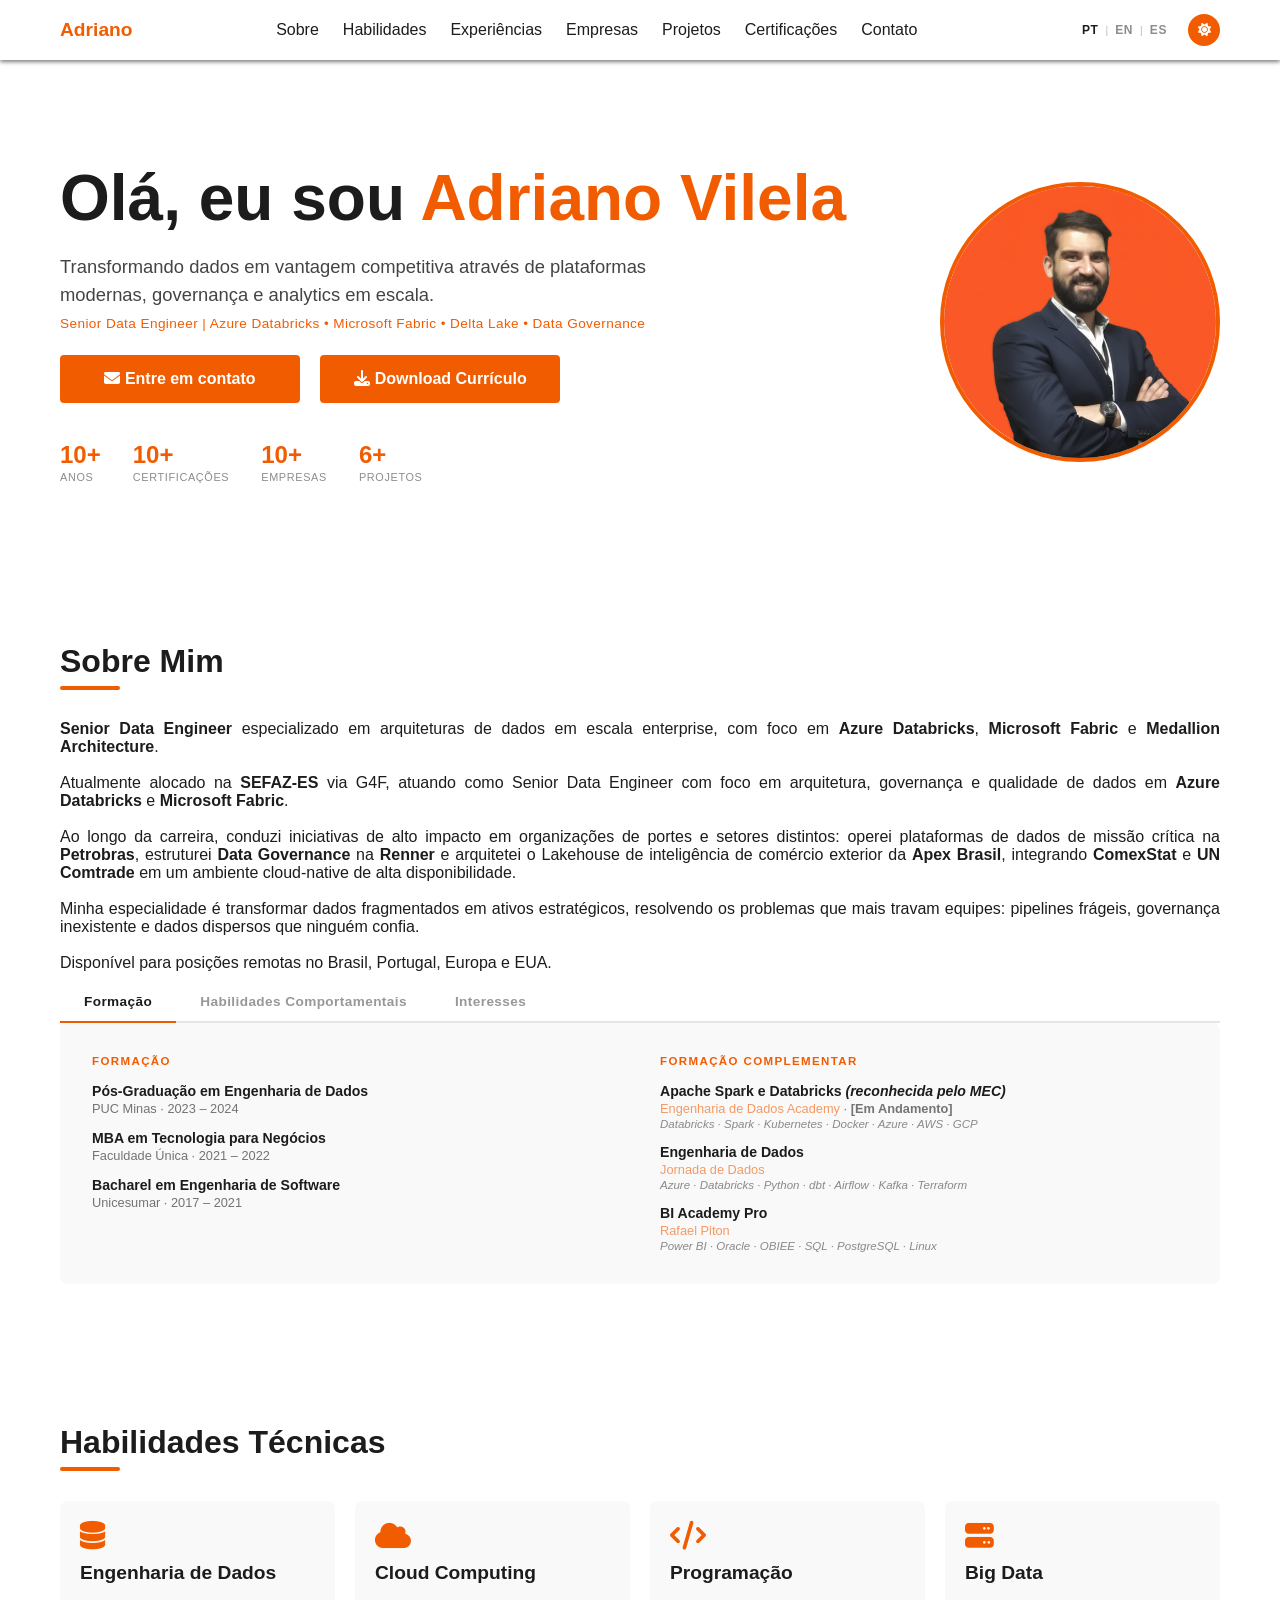
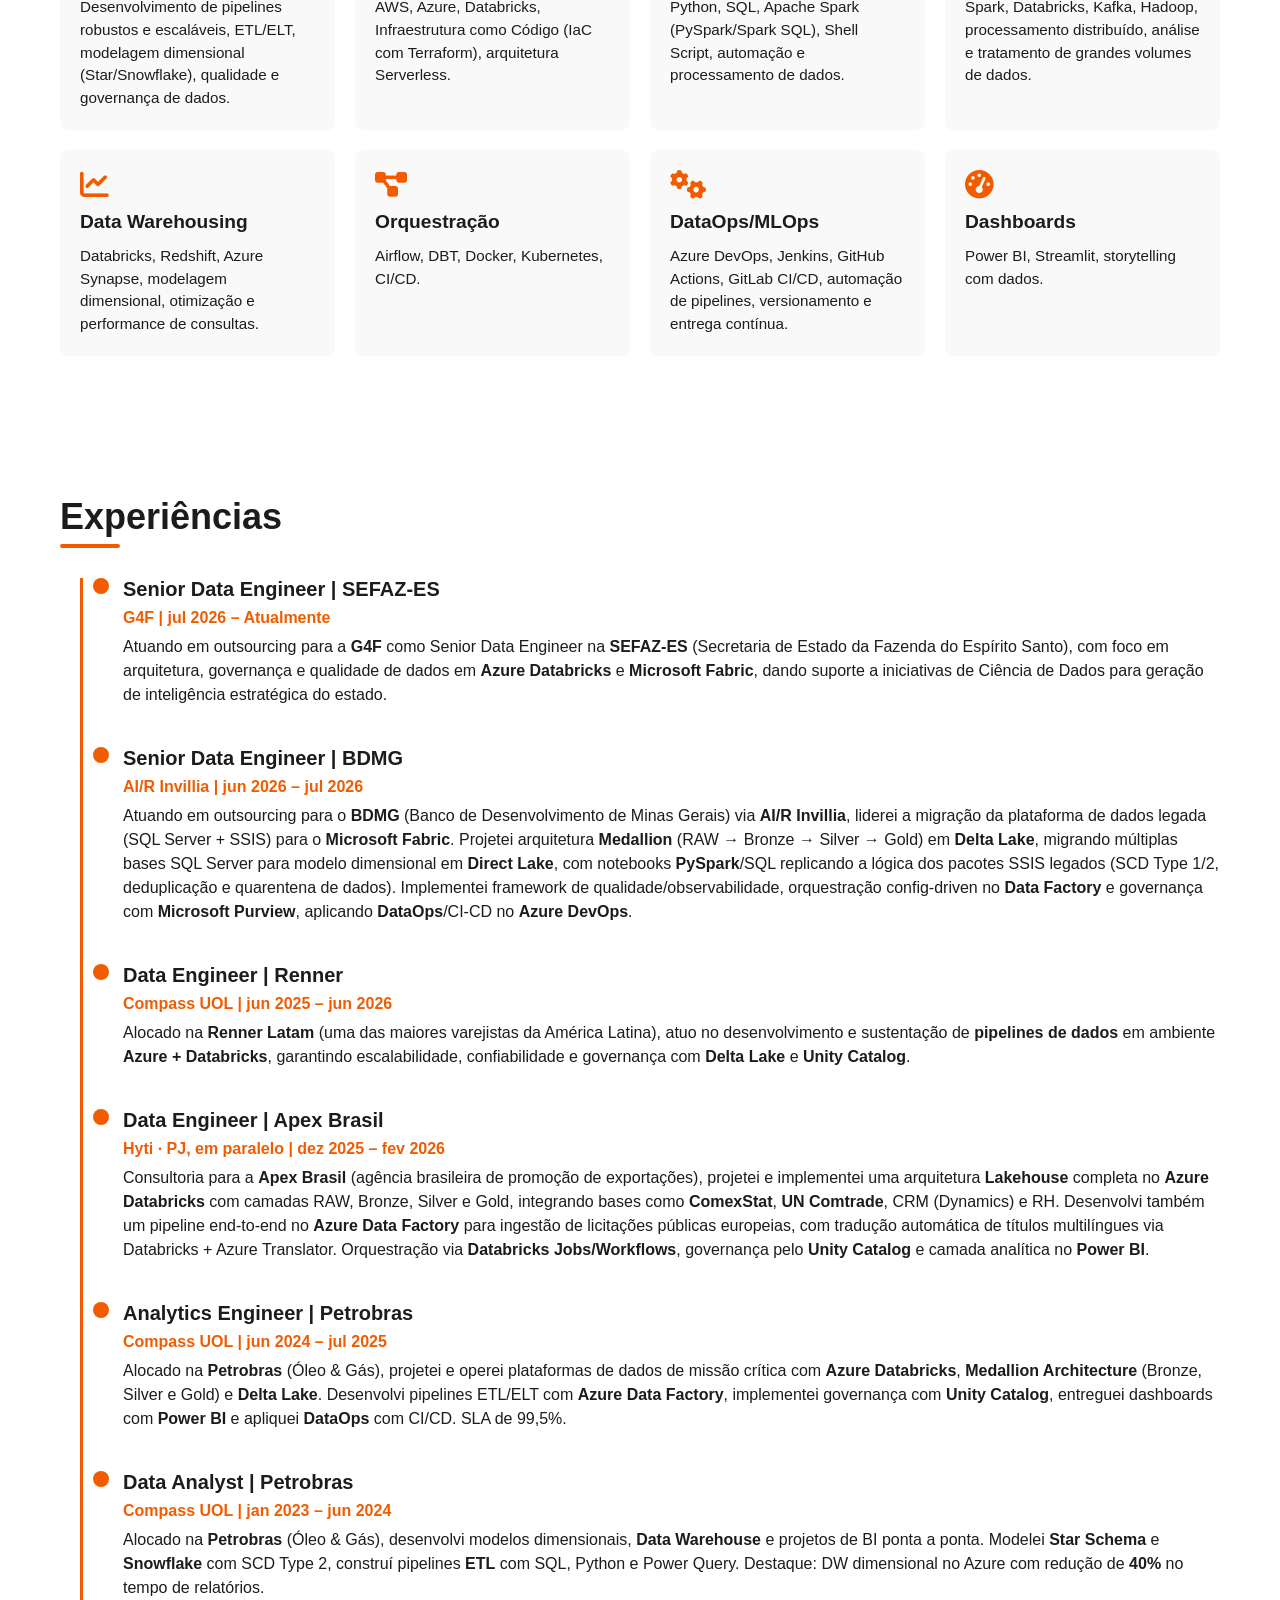
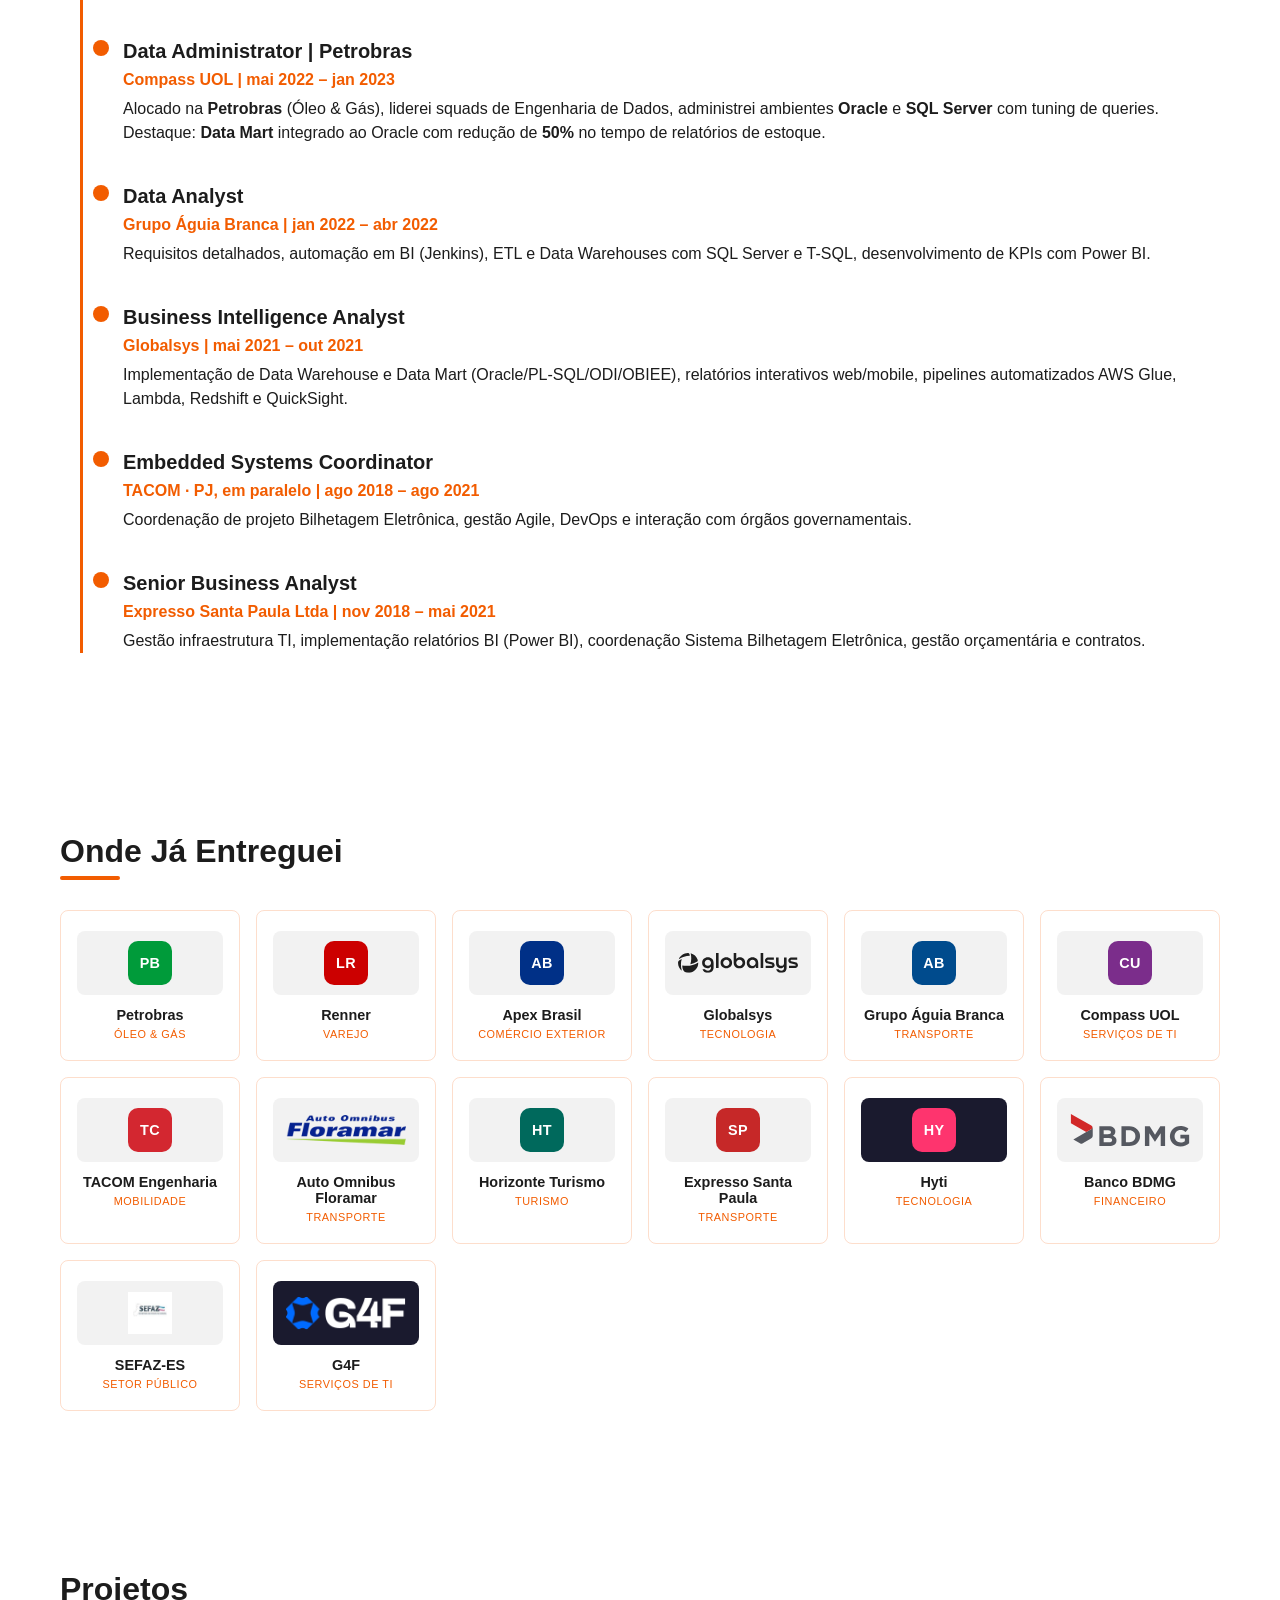
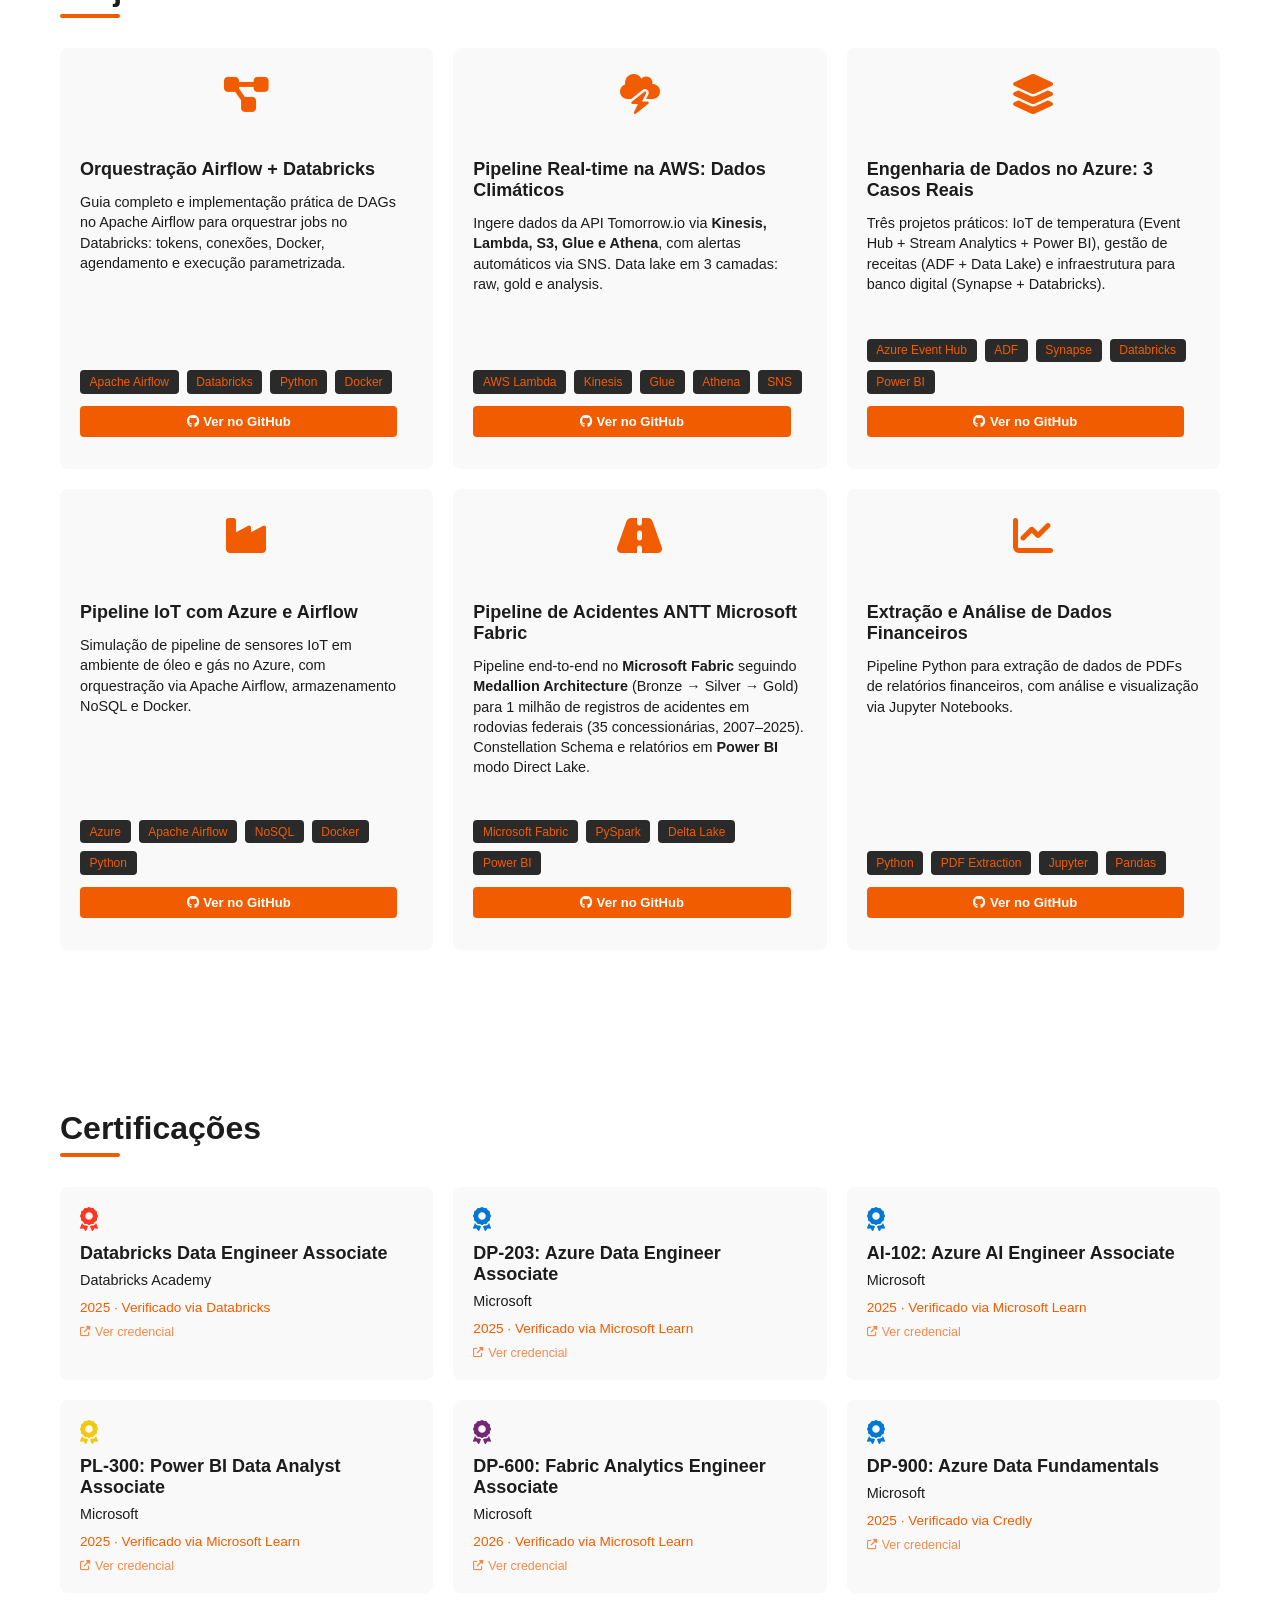
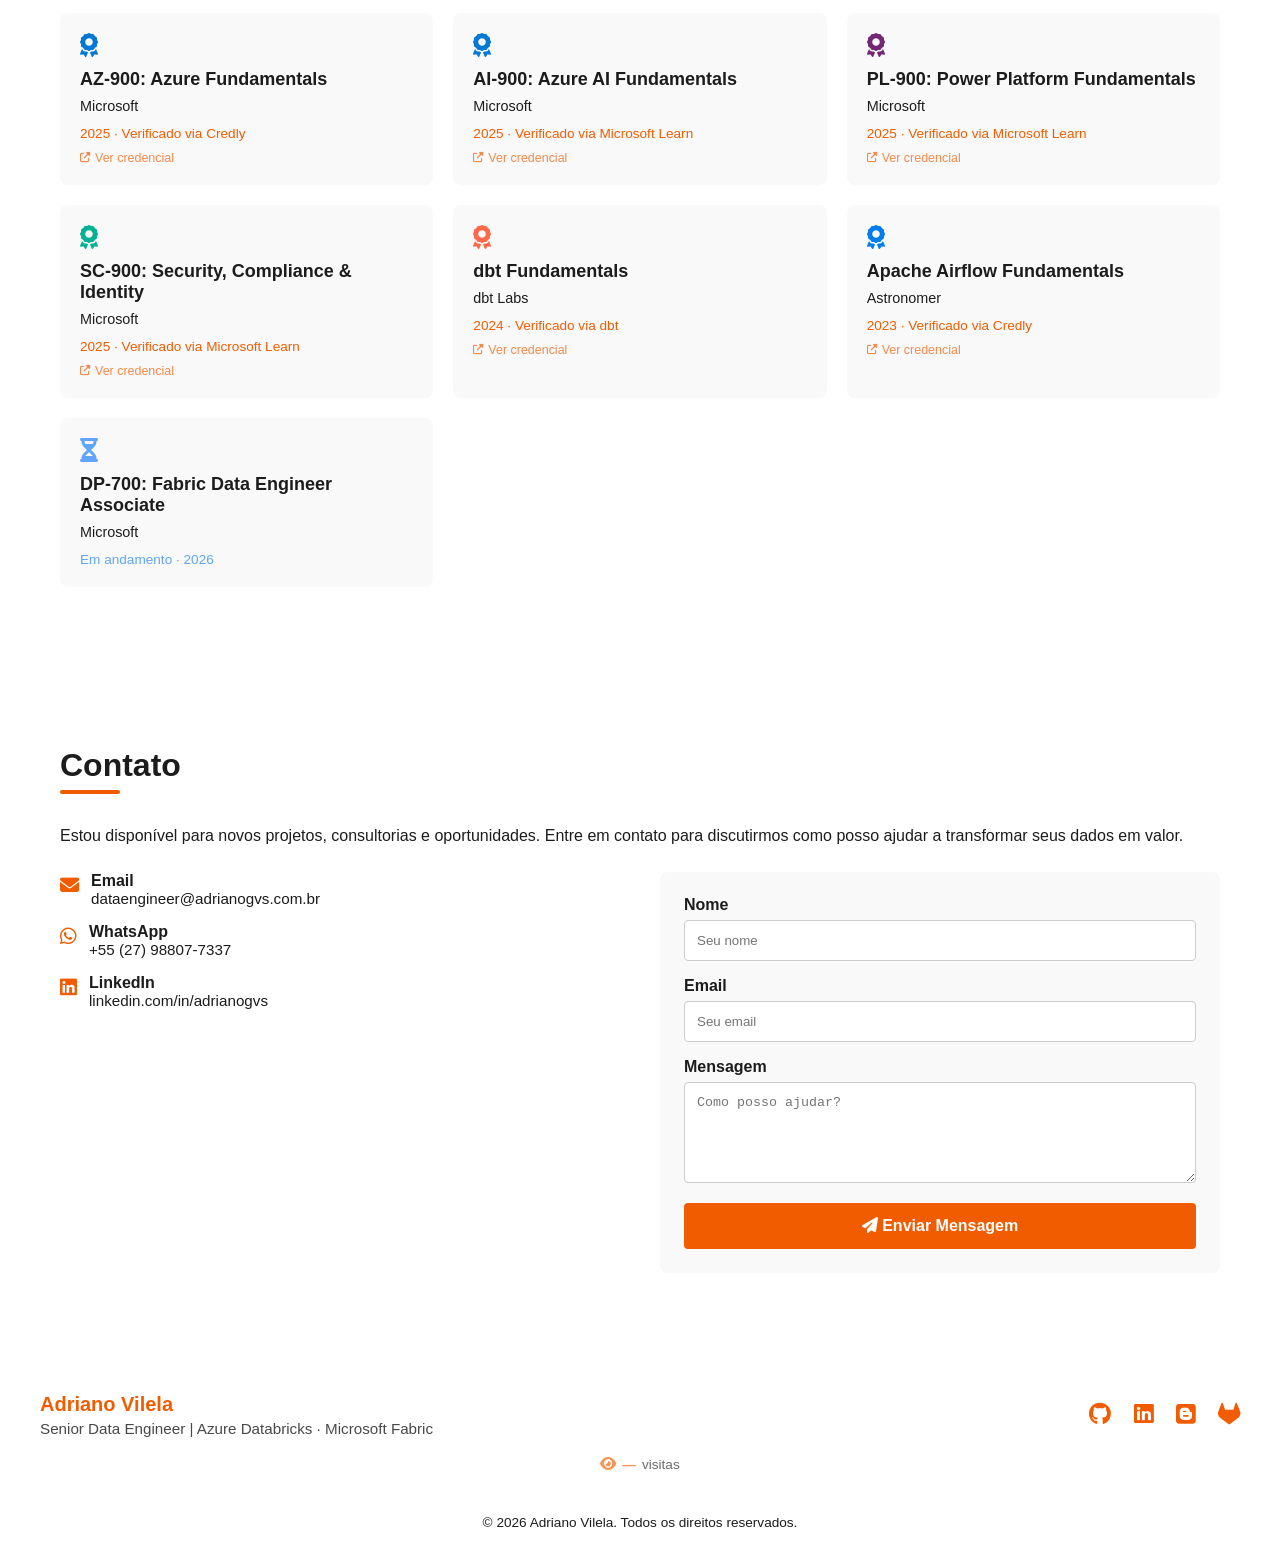
==== index.html @ 7f101416 "fix(fase-1): consistência de dados de carreira - Períodos das experiências traduzidos por idioma (da" ====
<!-- index.html -->
<!DOCTYPE html>
<html lang="pt-BR">
  <head>
    <meta charset="UTF-8" />
    <meta name="viewport" content="width=device-width, initial-scale=1.0" />
    <title>Adriano Vilela | Senior Data Engineer | Azure Databricks &amp; Microsoft Fabric</title>
    <meta name="description" content="Senior Data Engineer especializado em Azure Databricks, Microsoft Fabric e Lakehouse Architecture. 10+ anos de experiência, com passagens por Petrobras, Renner e Apex Brasil. Certificado DP-203 e Databricks." />
    <meta name="keywords" content="Azure Data Engineer, Databricks, Microsoft Fabric, Delta Lake, PySpark, Lakehouse, Medallion Architecture, Data Engineering, DataOps" />
    <meta property="og:title" content="Adriano Vilela | Senior Data Engineer | Azure Databricks &amp; Microsoft Fabric" />
    <meta property="og:description" content="Data Engineer com 10+ anos de experiência, com passagens por Petrobras, Renner e Apex Brasil. Especialista em Azure Databricks, Microsoft Fabric e Medallion Architecture." />
    <meta property="og:url" content="https://adrianogvs.com.br" />
    <meta property="og:type" content="website" />
    <meta name="twitter:card" content="summary" />
    <meta name="twitter:title" content="Adriano Vilela | Senior Data Engineer" />
    <meta name="twitter:description" content="Data Engineer especializado em Azure Databricks, Microsoft Fabric e Lakehouse Architecture." />
    <link
      rel="stylesheet"
      href="https://cdnjs.cloudflare.com/ajax/libs/font-awesome/6.4.0/css/all.min.css"
      integrity="sha512-..."
      crossorigin="anonymous"
      referrerpolicy="no-referrer"
    />
    <link rel="stylesheet" href="css/styles.css" />
  </head>
  <body>
    <!-- SEÇÃO: HEADER E NAVEGAÇÃO -->
    <header>
      <div class="nav-container">
        <div class="menu-toggle">
          <span></span>
          <span></span>
          <span></span>
        </div>
        <div class="logo">Adriano</div>
        <nav>
          <ul id="menu">
            <li><a href="#sobre" data-i18n="nav.sobre">Sobre</a></li>
            <li><a href="#habilidades" data-i18n="nav.habilidades">Habilidades</a></li>
            <li><a href="#experiencias" data-i18n="nav.experiencias">Experiências</a></li>
            <li><a href="#empresas" data-i18n="nav.empresas">Empresas</a></li>
            <li><a href="#projetos" data-i18n="nav.projetos">Projetos</a></li>
            <li><a href="#certificacoes" data-i18n="nav.certs">Certificações</a></li>
            <li><a href="#contato" data-i18n="nav.contato">Contato</a></li>
          </ul>
        </nav>

        <!-- LANG SWITCHER -->
        <div class="lang-selector" role="group" aria-label="Language / Idioma">
          <button class="lang-btn active" data-lang="pt" title="Português">PT</button>
          <span class="lang-sep">|</span>
          <button class="lang-btn" data-lang="en" title="English">EN</button>
          <span class="lang-sep">|</span>
          <button class="lang-btn" data-lang="es" title="Español">ES</button>
        </div>
        <!-- /LANG SWITCHER -->

        <!-- SEÇÃO: THEME SWITCHER -->
        <div class="theme-selector">
          <button
            id="theme-toggle-button"
            class="theme-btn"
            aria-haspopup="true"
            aria-expanded="false"
            title="Mudar Tema"
          >
            <i id="theme-toggle-icon" class="fas fa-sun"></i>
          </button>
          <ul
            id="theme-options"
            class="theme-options hidden"
            role="listbox"
            aria-label="Opções de tema"
          >
            <li role="none">
              <button
                type="button"
                class="theme-option"
                data-theme="light"
                role="option"
              >
                <i class="fas fa-sun"></i> <span data-i18n="theme.light">Claro</span>
              </button>
            </li>
            <li role="none">
              <button
                type="button"
                class="theme-option"
                data-theme="dark"
                role="option"
              >
                <i class="fas fa-moon"></i> <span data-i18n="theme.dark">Escuro</span>
              </button>
            </li>
            <li role="none">
              <button
                type="button"
                class="theme-option"
                data-theme="system"
                role="option"
              >
                <i class="fas fa-adjust"></i> <span data-i18n="theme.auto">Automático</span>
              </button>
            </li>
          </ul>
        </div>
        <!-- /THEME SWITCHER -->
      </div>
    </header>

    <main>
      <!-- SEÇÃO: INÍCIO -->
      <section id="inicio" class="container">
        <div class="text">
          <h1>Olá, eu sou <span>Adriano Vilela</span></h1>
          <p class="hero-tagline" data-i18n="hero.tagline">
            Transformando dados em vantagem competitiva através de plataformas modernas, governança e analytics em escala.
          </p>
          <p class="hero-stack">
            Senior Data Engineer | Azure Databricks • Microsoft Fabric • Delta Lake • Data Governance
          </p>
          <a href="#contato" class="btn">
            <i class="fas fa-envelope"></i> <span data-i18n="hero.btn.contato">Entre em contato</span>
          </a>
          <a
            href="./assets/curriculo/Adriano Geraldo Vilela Da Silva.pdf"
            class="btn"
          >
            <i class="fas fa-download"></i> <span data-i18n="hero.btn.cv">Download Currículo</span>
          </a>
          <div class="hero-stats">
            <div class="hero-stat"><span class="hstat-n">10+</span><span class="hstat-l" data-i18n="hero.anos">Anos</span></div>
            <div class="hero-stat"><span class="hstat-n">10+</span><span class="hstat-l" data-i18n="hero.certs">Certificações</span></div>
            <div class="hero-stat"><span class="hstat-n">10+</span><span class="hstat-l" data-i18n="hero.empresas">Empresas</span></div>
            <div class="hero-stat"><span class="hstat-n">6+</span><span class="hstat-l" data-i18n="hero.projetos">Projetos</span></div>
          </div>
        </div>
        <img src="./assets/images/agvs.png" alt="Adriano Vilela" />
      </section>

      <!-- SEÇÃO: SOBRE MIM -->
      <section id="sobre" class="container">
        <h2 data-i18n="sec.sobre">Sobre Mim</h2>
        <p class="justificado" data-i18n-html="about.p1">
          <strong>Senior Data Engineer</strong> especializado em arquiteturas de dados em escala enterprise, com foco em <strong>Azure Databricks</strong>, <strong>Microsoft Fabric</strong> e <strong>Medallion Architecture</strong>.
        </p><br>
        <p class="justificado" data-i18n-html="about.p2">
          Atualmente alocado na <strong>SEFAZ-ES</strong> via G4F, atuando como Engenheiro de Dados Sênior com foco em arquitetura, governança e qualidade de dados em <strong>Azure Databricks</strong> e <strong>Microsoft Fabric</strong>.
        </p><br>
        <p class="justificado" data-i18n-html="about.p3">
          Ao longo da carreira, conduzi iniciativas de alto impacto em organizações de portes e setores distintos: operei plataformas de dados de missão crítica na <strong>Petrobras</strong>, estruturei <strong>Data Governance</strong> na <strong>Renner</strong> e arquitetei o Lakehouse de inteligência de comércio exterior da <strong>Apex Brasil</strong>, integrando <strong>ComexStat</strong> e <strong>UN Comtrade</strong> em um ambiente cloud-native de alta disponibilidade.
        </p><br>
        <p class="justificado" data-i18n-html="about.p4">
          Minha especialidade é transformar dados fragmentados em ativos estratégicos, resolvendo os problemas que mais travam equipes: pipelines frágeis, governança inexistente e dados dispersos que ninguém confia.
        </p><br>
        <p class="justificado" data-i18n="about.p5">
          Disponível para posições remotas no Brasil, Portugal, Europa e EUA.
        </p>
      </section>

      <!-- SEÇÃO: ABAS DE INFORMAÇÃO -->
      <div class="info-tabs-wrap">
        <div class="info-tabs-nav">
          <button class="itab-btn active" data-tab="formacao" data-i18n="card.formacao">Formação</button>
          <button class="itab-btn" data-tab="habilidades" data-i18n="card.soft">Habilidades</button>
          <button class="itab-btn" data-tab="interesses" data-i18n="card.interesses">Interesses</button>
        </div>

        <div class="info-tabs-body">

          <!-- Aba: Formação -->
          <div class="itab-panel active" id="itab-formacao">
            <div class="itab-cols">
              <div class="itab-col">
                <h4 data-i18n="card.formacao">Formação</h4>
                <ul class="itab-list">
                  <li>
                    <strong>Pós-Graduação em Engenharia de Dados</strong>
                    <span>PUC Minas · 2023 – 2024</span>
                  </li>
                  <li>
                    <strong>MBA em Tecnologia para Negócios</strong>
                    <span>Faculdade Única · 2021 – 2022</span>
                  </li>
                  <li>
                    <strong>Bacharel em Engenharia de Software</strong>
                    <span>Unicesumar · 2017 – 2021</span>
                  </li>
                </ul>
              </div>
              <div class="itab-col">
                <h4 data-i18n="card.formacao_comp">Formação Complementar</h4>
                <ul class="itab-list">
                  <li>
                    <strong>Apache Spark e Databricks <em data-i18n="card.mec">(reconhecida pelo MEC)</em></strong>
                    <span><a href="https://engenhariadadosacademy.com.br/" target="_blank">Engenharia de Dados Academy</a> · <b>[Em Andamento]</b></span>
                    <span class="itab-tags">Databricks · Spark · Kubernetes · Docker · Azure · AWS · GCP</span>
                  </li>
                  <li>
                    <strong>Engenharia de Dados</strong>
                    <span><a href="https://suajornadadedados.com.br/" target="_blank">Jornada de Dados</a></span>
                    <span class="itab-tags">Azure · Databricks · Python · dbt · Airflow · Kafka · Terraform</span>
                  </li>
                  <li>
                    <strong>BI Academy Pro</strong>
                    <span><a href="https://projetosreais.com.br/" target="_blank">Rafael Piton</a></span>
                    <span class="itab-tags">Power BI · Oracle · OBIEE · SQL · PostgreSQL · Linux</span>
                  </li>
                </ul>
              </div>
            </div>
          </div>

          <!-- Aba: Habilidades -->
          <div class="itab-panel" id="itab-habilidades">
            <div class="itab-cols">
              <div class="itab-col">
                <h4 data-i18n="card.soft">Habilidades Comportamentais</h4>
                <ul class="itab-list itab-list--pills" data-i18n-html="card.soft.text">
                  <li>Comunicação eficaz</li>
                  <li>Trabalho em equipe</li>
                  <li>Empatia</li>
                  <li>Resiliência</li>
                  <li>Pensamento crítico</li>
                  <li>Proatividade</li>
                  <li>Gestão do tempo</li>
                  <li>Flexibilidade</li>
                  <li>Inteligência emocional</li>
                  <li>Liderança</li>
                  <li>Adaptabilidade</li>
                </ul>
              </div>
              <div class="itab-col">
                <h4 data-i18n="card.local">Localização</h4>
                <ul class="itab-list">
                  <li><span>Serra – ES, Brasil</span></li>
                  <li><span data-i18n="card.remoto">Disponível para remoto</span></li>
                </ul>
                <h4 style="margin-top:24px" data-i18n="card.idiomas">Idiomas</h4>
                <ul class="itab-list">
                  <li><strong>Português</strong><span data-i18n="card.pt.nivel">Nativo</span></li>
                  <li><strong>Inglês</strong><span data-i18n="card.en.nivel">Técnico</span></li>
                </ul>
              </div>
            </div>
          </div>

          <!-- Aba: Interesses -->
          <div class="itab-panel" id="itab-interesses">
            <div class="itab-cols itab-cols--single">
              <p class="itab-intro" data-i18n="card.interests.intro">Além da atuação atual em Engenharia de Dados, acompanho e busco me aprofundar continuamente em:</p>
              <div class="itab-interests-grid">
                <div class="itab-interest-item">
                  <i class="fas fa-stream"></i>
                  <div>
                    <strong data-i18n="card.interests.t1">Streaming &amp; Real-time</strong>
                    <p data-i18n="card.interests.d1">Apache Kafka, Azure Event Hubs e Spark Structured Streaming para pipelines de baixa latência.</p>
                  </div>
                </div>
                <div class="itab-interest-item">
                  <i class="fas fa-robot"></i>
                  <div>
                    <strong data-i18n="card.interests.t2">MLOps &amp; LLMOps</strong>
                    <p data-i18n="card.interests.d2">Operacionalização de modelos com MLflow, ciclo de vida de LLMs e arquiteturas RAG.</p>
                  </div>
                </div>
                <div class="itab-interest-item">
                  <i class="fas fa-brain"></i>
                  <div>
                    <strong data-i18n="card.interests.t3">IA aplicada a dados</strong>
                    <p data-i18n="card.interests.d3">Azure Databricks e Microsoft Fabric para IA Generativa e Machine Learning em escala enterprise.</p>
                  </div>
                </div>
                <div class="itab-interest-item">
                  <i class="fas fa-cubes"></i>
                  <div>
                    <strong data-i18n="card.interests.t4">IaC &amp; Orquestração</strong>
                    <p data-i18n="card.interests.d4">Terraform, Docker e Kubernetes aplicados a ambientes de dados em cloud.</p>
                  </div>
                </div>
              </div>
            </div>
          </div>

        </div>
      </div>
      <!-- /ABAS DE INFORMAÇÃO -->

      <!-- SEÇÃO: HABILIDADES TÉCNICAS -->
      <section id="habilidades" class="container">
        <h2 data-i18n="sec.skills">Habilidades Técnicas</h2>

        <div class="cards">
          <div class="card">
            <i class="fas fa-database"></i>
            <h3 data-i18n="skill.eng">Engenharia de Dados</h3>
            <p data-i18n="skill.eng.desc">
              Desenvolvimento de pipelines robustos e escaláveis, ETL/ELT,
              modelagem dimensional (Star/Snowflake), qualidade e governança de
              dados.
            </p>
          </div>
          <div class="card">
            <i class="fas fa-cloud"></i>
            <h3 data-i18n="skill.cloud">Cloud Computing</h3>
            <p data-i18n="skill.cloud.desc">
              AWS, Azure, Databricks, Infraestrutura como Código (IaC com
              Terraform), arquitetura Serverless.
            </p>
          </div>
          <div class="card">
            <i class="fas fa-code"></i>
            <h3 data-i18n="skill.prog">Programação</h3>
            <p data-i18n="skill.prog.desc">
              Python, SQL, Apache Spark (PySpark/Spark SQL), Shell Script,
              automação e processamento de dados.
            </p>
          </div>
          <div class="card">
            <i class="fas fa-server"></i>
            <h3 data-i18n="skill.bigdata">Big Data</h3>
            <p data-i18n="skill.bigdata.desc">
              Spark, Databricks, Kafka, Hadoop, processamento distribuído,
              análise e tratamento de grandes volumes de dados.
            </p>
          </div>
          <div class="card">
            <i class="fas fa-chart-line"></i>
            <h3 data-i18n="skill.dw">Data Warehousing</h3>
            <p data-i18n="skill.dw.desc">
              Databricks, Redshift, Azure Synapse, modelagem dimensional,
              otimização e performance de consultas.
            </p>
          </div>
          <div class="card">
            <i class="fas fa-project-diagram"></i>
            <h3 data-i18n="skill.orch">Orquestração</h3>
            <p data-i18n="skill.orch.desc">Airflow, DBT, Docker, Kubernetes, CI/CD.</p>
          </div>
          <div class="card">
            <i class="fas fa-cogs"></i>
            <h3 data-i18n="skill.dataops">DataOps/MLOps</h3>
            <p data-i18n="skill.dataops.desc">
              Azure DevOps, Jenkins, GitHub Actions, GitLab CI/CD, automação de
              pipelines, versionamento e entrega contínua.
            </p>
          </div>
          <div class="card">
            <i class="fas fa-tachometer-alt"></i>
            <h3 data-i18n="skill.dash">Dashboards</h3>
            <p data-i18n="skill.dash.desc">Power BI, Streamlit, storytelling com dados.</p>
          </div>
        </div>
      </section>
      <!-- /HABILIDADES TÉCNICAS -->

      <!-- SEÇÃO: EXPERIÊNCIAS -->
      <section id="experiencias" class="container">
        <h2 data-i18n="sec.exp">Experiências</h2>
        <div class="timeline">
          <div class="timeline-item">
            <div class="timeline-dot"></div>
            <div class="timeline-content">
              <h3 data-i18n="exp.sefaz.h3">Engenheiro de Dados Sênior | SEFAZ-ES</h3>
              <p class="empresa">G4F | <span class="exp-period" data-start="2026-07" data-end="now">jul 2026 – Atualmente</span></p>
              <p data-i18n-html="exp.sefaz.desc">
                Atuando em outsourcing para a <strong>G4F</strong> como Engenheiro de Dados Sênior na <strong>SEFAZ-ES</strong> (Secretaria de Estado da Fazenda do Espírito Santo), com foco em arquitetura, governança e qualidade de dados em <strong>Azure Databricks</strong> e <strong>Microsoft Fabric</strong>, dando suporte a iniciativas de Ciência de Dados para geração de inteligência estratégica do estado.
              </p>
            </div>
          </div>

          <div class="timeline-item">
            <div class="timeline-dot"></div>
            <div class="timeline-content">
              <h3 data-i18n="exp.air.h3">Engenheiro de Dados Sênior | BDMG</h3>
              <p class="empresa">AI/R Invillia | <span class="exp-period" data-start="2026-06" data-end="2026-07">jun 2026 – jul 2026</span></p>
              <p data-i18n-html="exp.air.desc">
                Atuando em outsourcing para o <strong>BDMG</strong> (Banco de Desenvolvimento de Minas Gerais) via <strong>AI/R Invillia</strong>, liderei a migração da plataforma de dados legada (SQL Server + SSIS) para o <strong>Microsoft Fabric</strong>. Projetei arquitetura <strong>Medallion</strong> (RAW → Bronze → Silver → Gold) em <strong>Delta Lake</strong>, migrando múltiplas bases SQL Server para modelo dimensional em <strong>Direct Lake</strong>, com notebooks <strong>PySpark</strong>/SQL replicando a lógica dos pacotes SSIS legados (SCD Type 1/2, deduplicação e quarentena de dados). Implementei framework de qualidade/observabilidade, orquestração config-driven no <strong>Data Factory</strong> e governança com <strong>Microsoft Purview</strong>, aplicando <strong>DataOps</strong>/CI-CD no <strong>Azure DevOps</strong>.
              </p>
            </div>
          </div>

          <div class="timeline-item">
            <div class="timeline-dot"></div>
            <div class="timeline-content">
              <h3 data-i18n="exp.renner.h3">Data Engineer | Renner</h3>
              <p class="empresa">Compass UOL | <span class="exp-period" data-start="2025-06" data-end="2026-06">jun 2025 – jun 2026</span></p>
              <p data-i18n-html="exp.renner.desc">
                Alocado na <strong>Renner Latam</strong> (uma das maiores varejistas da América Latina), atuo no desenvolvimento e sustentação de <strong>pipelines de dados</strong> em ambiente <strong>Azure + Databricks</strong>, garantindo escalabilidade, confiabilidade e governança com <strong>Delta Lake</strong> e <strong>Unity Catalog</strong>.
              </p>
            </div>
          </div>

          <div class="timeline-item">
            <div class="timeline-dot"></div>
            <div class="timeline-content">
              <h3 data-i18n="exp.apex.h3">Engenheiro de Dados | Apex Brasil</h3>
              <p class="empresa">Hyti · <span data-i18n="exp.pj">PJ, em paralelo</span> | <span class="exp-period" data-start="2025-12" data-end="2026-02">dez 2025 – fev 2026</span></p>
              <p data-i18n-html="exp.apex.desc">
                Consultoria para a <strong>Apex Brasil</strong> (agência brasileira de promoção de exportações), projetei e implementei uma arquitetura <strong>Lakehouse</strong> completa no <strong>Azure Databricks</strong> com camadas RAW, Bronze, Silver e Gold, integrando bases como <strong>ComexStat</strong>, <strong>UN Comtrade</strong>, CRM (Dynamics) e RH. Desenvolvi também um pipeline end-to-end no <strong>Azure Data Factory</strong> para ingestão de licitações públicas europeias, com tradução automática de títulos multilíngues via Databricks + Azure Translator. Orquestração via <strong>Databricks Jobs/Workflows</strong>, governança pelo <strong>Unity Catalog</strong> e camada analítica no <strong>Power BI</strong>.
              </p>
            </div>
          </div>

          <div class="timeline-item">
            <div class="timeline-dot"></div>
            <div class="timeline-content">
              <h3 data-i18n="exp.petro_ae.h3">Analytics Engineer | Petrobras</h3>
              <p class="empresa">Compass UOL | <span class="exp-period" data-start="2024-06" data-end="2025-07">jun 2024 – jul 2025</span></p>
              <p data-i18n-html="exp.petro_ae.desc">
                Alocado na <strong>Petrobras</strong> (Óleo &amp; Gás), projetei e operei plataformas de dados de missão crítica com <strong>Azure Databricks</strong>, <strong>Medallion Architecture</strong> (Bronze, Silver e Gold) e <strong>Delta Lake</strong>. Desenvolvi pipelines ETL/ELT com <strong>Azure Data Factory</strong>, implementei governança com <strong>Unity Catalog</strong>, entreguei dashboards com <strong>Power BI</strong> e apliquei práticas de <strong>DataOps</strong> com CI/CD. SLA de 99,5% nos pipelines críticos.
              </p>
            </div>
          </div>

          <div class="timeline-item">
            <div class="timeline-dot"></div>
            <div class="timeline-content">
              <h3 data-i18n="exp.petro_da.h3">Analista de Dados | Petrobras</h3>
              <p class="empresa">Compass UOL | <span class="exp-period" data-start="2023-01" data-end="2024-06">jan 2023 – jun 2024</span></p>
              <p data-i18n-html="exp.petro_da.desc">
                Alocado na <strong>Petrobras</strong> (Óleo &amp; Gás), atuei no desenvolvimento de modelos dimensionais, <strong>Data Warehouse</strong> e projetos de BI ponta a ponta. Modelei esquemas <strong>Star Schema</strong> e <strong>Snowflake</strong> com SCD Type 2, construí pipelines <strong>ETL</strong> com SQL, Python e Power Query, e entreguei dashboards no <strong>Power BI</strong> que suportaram KPIs críticos da operação. Automatizei processos com <strong>Power Automate</strong>, liberando 25% do tempo em atividades manuais. Destaque: implantação de DW dimensional no Azure que reduziu em <strong>40%</strong> o tempo de geração de relatórios estratégicos.
              </p>
            </div>
          </div>

          <div class="timeline-item">
            <div class="timeline-dot"></div>
            <div class="timeline-content">
              <h3 data-i18n="exp.petro_ad.h3">Administrador de Dados | Petrobras</h3>
              <p class="empresa">Compass UOL | <span class="exp-period" data-start="2022-05" data-end="2023-01">mai 2022 – jan 2023</span></p>
              <p data-i18n-html="exp.petro_ad.desc">
                Alocado na <strong>Petrobras</strong> (Óleo &amp; Gás), liderei squads de Engenharia de Dados, projetei esquemas <strong>Star Schema</strong> e <strong>Snowflake</strong> com SCD e versionamento de metadados, e administrei ambientes <strong>Oracle</strong> e <strong>SQL Server</strong> com tuning de queries. Implementei políticas de governança, segurança e auditoria de dados. Destaque: criação de <strong>Data Mart</strong> integrado ao Oracle que reduziu em <strong>50%</strong> o tempo de geração de relatórios de estoque.
              </p>
            </div>
          </div>

          <div class="timeline-item">
            <div class="timeline-dot"></div>
            <div class="timeline-content">
              <h3 data-i18n="exp.aguia.h3">Analista de Dados</h3>
              <p class="empresa">Grupo Águia Branca | <span class="exp-period" data-start="2022-01" data-end="2022-04">jan 2022 – abr 2022</span></p>
              <p data-i18n="exp.aguia.desc">
                Requisitos detalhados, automação em BI (Jenkins), ETL e Data
                Warehouses com SQL Server e T-SQL, desenvolvimento de KPIs com
                Power BI.
              </p>
            </div>
          </div>

          <div class="timeline-item">
            <div class="timeline-dot"></div>
            <div class="timeline-content">
              <h3 data-i18n="exp.globalsys.h3">Analista de Business Intelligence</h3>
              <p class="empresa">Globalsys | <span class="exp-period" data-start="2021-05" data-end="2021-10">mai 2021 – out 2021</span></p>
              <p data-i18n="exp.globalsys.desc">
                Implementação de Data Warehouse e Data Mart (Oracle/PL-SQL/ODI/OBIEE),
                relatórios interativos web/mobile, pipelines automatizados AWS Glue,
                Lambda, Redshift e QuickSight.
              </p>
            </div>
          </div>

          <div class="timeline-item">
            <div class="timeline-dot"></div>
            <div class="timeline-content">
              <h3 data-i18n="exp.tacom.h3">Coordenador de Sistemas Embarcados</h3>
              <p class="empresa">TACOM · <span data-i18n="exp.pj">PJ, em paralelo</span> | <span class="exp-period" data-start="2018-08" data-end="2021-08">ago 2018 – ago 2021</span></p>
              <p data-i18n="exp.tacom.desc">
                Coordenação de projeto Bilhetagem Eletrônica, gestão Agile,
                DevOps e interação com órgãos governamentais.
              </p>
            </div>
          </div>

          <div class="timeline-item">
            <div class="timeline-dot"></div>
            <div class="timeline-content">
              <h3 data-i18n="exp.santa.h3">Analista de Negócios Sênior</h3>
              <p class="empresa">Expresso Santa Paula Ltda | <span class="exp-period" data-start="2018-11" data-end="2021-05">nov 2018 – mai 2021</span></p>
              <p data-i18n="exp.santa.desc">
                Gestão infraestrutura TI, implementação relatórios BI (Power BI),
                coordenação Sistema Bilhetagem Eletrônica, gestão orçamentária e
                contratos.
              </p>
            </div>
          </div>
        </div>
      </section>
      <!-- /EXPERIÊNCIAS -->

      <!-- SEÇÃO: EMPRESAS -->
      <section id="empresas" class="container">
        <h2 data-i18n="sec.companies">Onde Já Entreguei</h2>
        <div class="empresas-grid">
          <div class="empresa-card">
            <div class="empresa-logo-wrap">
              <img src="https://upload.wikimedia.org/wikipedia/commons/thumb/c/cc/Petrobras_horizontal_logo.svg/250px-Petrobras_horizontal_logo.svg.png"
                   alt="Petrobras" class="empresa-logo" loading="lazy"
                   onerror="this.style.display='none';this.nextElementSibling.style.display='flex'">
              <div class="empresa-initials" style="display:none;background:#009B3A">PB</div>
            </div>
            <div class="empresa-nome">Petrobras</div>
            <div class="empresa-setor" data-i18n="setor.oleo">Óleo &amp; Gás</div>
          </div>
          <div class="empresa-card">
            <div class="empresa-logo-wrap">
              <img src="https://upload.wikimedia.org/wikipedia/commons/thumb/d/d4/Logotipo_das_Lojas_Renner.svg/250px-Logotipo_das_Lojas_Renner.svg.png"
                   alt="Lojas Renner" class="empresa-logo" loading="lazy"
                   onerror="this.style.display='none';this.nextElementSibling.style.display='flex'">
              <div class="empresa-initials" style="display:none;background:#CC0000">LR</div>
            </div>
            <div class="empresa-nome">Renner</div>
            <div class="empresa-setor" data-i18n="setor.varejo">Varejo</div>
          </div>
          <div class="empresa-card">
            <div class="empresa-logo-wrap">
              <img src="https://apexbrasil.com.br/content/dam/apexbrasil/icons/log-apex-header.png"
                   alt="Apex Brasil" class="empresa-logo" loading="lazy"
                   onerror="this.style.display='none';this.nextElementSibling.style.display='flex'">
              <div class="empresa-initials" style="display:none;background:#003087">AB</div>
            </div>
            <div class="empresa-nome">Apex Brasil</div>
            <div class="empresa-setor" data-i18n="setor.comercio">Comércio Exterior</div>
          </div>
          <div class="empresa-card">
            <div class="empresa-logo-wrap">
              <img src="assets/images/empresas/globalsys.svg"
                   alt="Globalsys" class="empresa-logo" loading="lazy"
                   onerror="this.style.display='none';this.nextElementSibling.style.display='flex'">
              <div class="empresa-initials" style="display:none;background:#005EB8">GS</div>
            </div>
            <div class="empresa-nome">Globalsys</div>
            <div class="empresa-setor" data-i18n="setor.ti">Tecnologia</div>
          </div>
          <div class="empresa-card">
            <div class="empresa-logo-wrap">
              <img src="https://upload.wikimedia.org/wikipedia/commons/thumb/a/af/Logo_Grupo_%C3%81guia_Branca.jpg/250px-Logo_Grupo_%C3%81guia_Branca.jpg"
                   alt="Grupo Águia Branca" class="empresa-logo" loading="lazy"
                   onerror="this.style.display='none';this.nextElementSibling.style.display='flex'">
              <div class="empresa-initials" style="display:none;background:#004B8D">AB</div>
            </div>
            <div class="empresa-nome">Grupo Águia Branca</div>
            <div class="empresa-setor" data-i18n="setor.transp">Transporte</div>
          </div>
          <div class="empresa-card">
            <div class="empresa-logo-wrap">
              <img src="https://upload.wikimedia.org/wikipedia/commons/thumb/f/f3/LogoCompasso-positivo.png/250px-LogoCompasso-positivo.png"
                   alt="Compass UOL" class="empresa-logo" loading="lazy"
                   onerror="this.style.display='none';this.nextElementSibling.style.display='flex'">
              <div class="empresa-initials" style="display:none;background:#7B2D8B">CU</div>
            </div>
            <div class="empresa-nome">Compass UOL</div>
            <div class="empresa-setor" data-i18n="setor.serv_ti">Serviços de TI</div>
          </div>
          <div class="empresa-card">
            <div class="empresa-logo-wrap">
              <img src="https://www.tacom.com.br/app/images/tacom.svg"
                   alt="TACOM Engenharia" class="empresa-logo" loading="lazy"
                   onerror="this.style.display='none';this.nextElementSibling.style.display='flex'">
              <div class="empresa-initials" style="display:none;background:#D32730">TC</div>
            </div>
            <div class="empresa-nome">TACOM Engenharia</div>
            <div class="empresa-setor" data-i18n="setor.mob">Mobilidade</div>
          </div>
          <div class="empresa-card">
            <div class="empresa-logo-wrap">
              <img src="assets/images/empresas/floramar.png"
                   alt="Auto Omnibus Floramar" class="empresa-logo" loading="lazy"
                   onerror="this.style.display='none';this.nextElementSibling.style.display='flex'">
              <div class="empresa-initials" style="display:none;background:#E65100">AF</div>
            </div>
            <div class="empresa-nome">Auto Omnibus Floramar</div>
            <div class="empresa-setor" data-i18n="setor.transp">Transporte</div>
          </div>
          <div class="empresa-card">
            <div class="empresa-logo-wrap">
              <img src="https://www.abavmg.com.br/assets/img/associados/logos/1237.jpg"
                   alt="Horizonte Turismo" class="empresa-logo" loading="lazy"
                   onerror="this.style.display='none';this.nextElementSibling.style.display='flex'">
              <div class="empresa-initials" style="display:none;background:#00695C">HT</div>
            </div>
            <div class="empresa-nome">Horizonte Turismo</div>
            <div class="empresa-setor" data-i18n="setor.turismo">Turismo</div>
          </div>
          <div class="empresa-card">
            <div class="empresa-logo-wrap">
              <img src="https://storage.googleapis.com/ecdt-logos/02875301000194/expresso_santa_paula_ltda_02875301.webp"
                   alt="Expresso Santa Paula" class="empresa-logo" loading="lazy"
                   onerror="this.style.display='none';this.nextElementSibling.style.display='flex'">
              <div class="empresa-initials" style="display:none;background:#C62828">SP</div>
            </div>
            <div class="empresa-nome">Expresso Santa Paula</div>
            <div class="empresa-setor" data-i18n="setor.transp">Transporte</div>
          </div>
          <div class="empresa-card">
            <div class="empresa-logo-wrap empresa-logo-wrap--dark">
              <img src="https://hyti.com.br/assets/hyti-logo-branca-MvKbK_Rf.svg"
                   alt="Hyti" class="empresa-logo" loading="lazy"
                   onerror="this.style.display='none';this.nextElementSibling.style.display='flex'">
              <div class="empresa-initials" style="display:none;background:#FE346E">HY</div>
            </div>
            <div class="empresa-nome">Hyti</div>
            <div class="empresa-setor" data-i18n="setor.ti">Tecnologia</div>
          </div>
          <div class="empresa-card">
            <div class="empresa-logo-wrap">
              <img src="assets/images/empresas/bdmg.svg"
                   alt="Banco BDMG" class="empresa-logo" loading="lazy"
                   onerror="this.style.display='none';this.nextElementSibling.style.display='flex'">
              <div class="empresa-initials" style="display:none;background:#D22828">BD</div>
            </div>
            <div class="empresa-nome">Banco BDMG</div>
            <div class="empresa-setor" data-i18n="setor.financas">Financeiro</div>
          </div>
          <div class="empresa-card">
            <div class="empresa-logo-wrap">
              <img src="assets/images/empresas/sefaz-es.jpg"
                   alt="SEFAZ-ES" class="empresa-logo" loading="lazy"
                   onerror="this.style.display='none';this.nextElementSibling.style.display='flex'">
              <div class="empresa-initials" style="display:none;background:#1A237E">SF</div>
            </div>
            <div class="empresa-nome">SEFAZ-ES</div>
            <div class="empresa-setor" data-i18n="setor.publico">Setor Público</div>
          </div>
          <div class="empresa-card">
            <div class="empresa-logo-wrap empresa-logo-wrap--dark">
              <img src="assets/images/empresas/g4f.png"
                   alt="G4F" class="empresa-logo" loading="lazy"
                   onerror="this.style.display='none';this.nextElementSibling.style.display='flex'">
              <div class="empresa-initials" style="display:none;background:#37474F">G4</div>
            </div>
            <div class="empresa-nome">G4F</div>
            <div class="empresa-setor" data-i18n="setor.serv_ti">Serviços de TI</div>
          </div>
        </div>
      </section>
      <!-- /EMPRESAS -->

      <!-- SEÇÃO: PROJETOS -->
      <section id="projetos" class="container">
        <h2 data-i18n="sec.projects">Projetos</h2>
        <div class="cards">
          <!-- Card 1 — airflow-databricks-orchestration -->
          <div class="card">
            <div class="card-top">
              <i class="fas fa-project-diagram"></i>
            </div>
            <div class="card-bottom">
              <h3 data-i18n="proj.airflow.h3">Orquestração Airflow + Databricks</h3>
              <p data-i18n="proj.airflow.desc">
                Guia completo e implementação prática de DAGs no Apache Airflow para orquestrar jobs no Databricks: tokens, conexões, Docker, agendamento e execução parametrizada.
              </p>
              <div class="tags">
                <span>Apache Airflow</span>
                <span>Databricks</span>
                <span>Python</span>
                <span>Docker</span>
              </div>
              <a href="https://github.com/Adrianogvs/airflow-databricks-orchestration" target="_blank" class="btn btn-sm">
                <i class="fab fa-github"></i> <span data-i18n="proj.github">Ver no GitHub</span>
              </a>
            </div>
          </div>

          <!-- Card 2 — aws-weather-realtime-etl -->
          <div class="card">
            <div class="card-top">
              <i class="fas fa-cloud-bolt"></i>
            </div>
            <div class="card-bottom">
              <h3 data-i18n="proj.aws.h3">Pipeline Real-time na AWS: Dados Climáticos</h3>
              <p data-i18n-html="proj.aws.desc">
                Ingere dados da API Tomorrow.io via <strong>Kinesis, Lambda, S3, Glue e Athena</strong>, com alertas automáticos por SMS/email via SNS quando condições críticas são detectadas. Data lake em 3 camadas: raw, gold e analysis.
              </p>
              <div class="tags">
                <span>AWS Lambda</span>
                <span>Kinesis</span>
                <span>Glue</span>
                <span>Athena</span>
                <span>SNS</span>
              </div>
              <a href="https://github.com/Adrianogvs/aws-weather-realtime-etl" target="_blank" class="btn btn-sm">
                <i class="fab fa-github"></i> <span data-i18n="proj.github">Ver no GitHub</span>
              </a>
            </div>
          </div>

          <!-- Card 3 — 002_Engenharia_de_Dados_Azure -->
          <div class="card">
            <div class="card-top">
              <i class="fas fa-layer-group"></i>
            </div>
            <div class="card-bottom">
              <h3 data-i18n="proj.azure.h3">Engenharia de Dados no Azure: 3 Casos Reais</h3>
              <p data-i18n="proj.azure.desc">
                Três projetos práticos: IoT de temperatura para logística frigorífica (Event Hub + Stream Analytics + Power BI), gestão de receitas para plataforma de cursos (ADF + Data Lake) e infraestrutura para banco digital (Synapse + Databricks).
              </p>
              <div class="tags">
                <span>Azure Event Hub</span>
                <span>ADF</span>
                <span>Synapse</span>
                <span>Databricks</span>
                <span>Power BI</span>
              </div>
              <a href="https://github.com/Adrianogvs/002_Engenharia_de_Dados_Azure" target="_blank" class="btn btn-sm">
                <i class="fab fa-github"></i> <span data-i18n="proj.github">Ver no GitHub</span>
              </a>
            </div>
          </div>

          <!-- Card 4 — projeto-nosql-iot-azure -->
          <div class="card">
            <div class="card-top">
              <i class="fas fa-industry"></i>
            </div>
            <div class="card-bottom">
              <h3 data-i18n="proj.iot.h3">Pipeline IoT com Azure e Airflow</h3>
              <p data-i18n="proj.iot.desc">
                Simulação de pipeline de dados de sensores IoT em ambiente crítico de óleo e gás no Azure, com orquestração via Apache Airflow, armazenamento NoSQL e containerização Docker.
              </p>
              <div class="tags">
                <span>Azure</span>
                <span>Apache Airflow</span>
                <span>NoSQL</span>
                <span>Docker</span>
                <span>Python</span>
              </div>
              <a href="https://github.com/Adrianogvs/projeto-nosql-iot-azure" target="_blank" class="btn btn-sm">
                <i class="fab fa-github"></i> <span data-i18n="proj.github">Ver no GitHub</span>
              </a>
            </div>
          </div>

          <!-- Card 5 — projeto_fabric_antt -->
          <div class="card">
            <div class="card-top">
              <i class="fas fa-road"></i>
            </div>
            <div class="card-bottom">
              <h3 data-i18n="proj.petro.h3">Pipeline de Acidentes ANTT Microsoft Fabric</h3>
              <p data-i18n-html="proj.petro.desc">
                Pipeline end-to-end no <strong>Microsoft Fabric</strong> seguindo <strong>Medallion Architecture</strong> (Bronze → Silver → Gold) para 1 milhão de registros de acidentes em rodovias federais (35 concessionárias, 2007–2025). Constellation Schema e relatórios em <strong>Power BI</strong> modo Direct Lake.
              </p>
              <div class="tags">
                <span>Microsoft Fabric</span>
                <span>PySpark</span>
                <span>Delta Lake</span>
                <span>Power BI</span>
              </div>
              <a href="https://github.com/Adrianogvs/projeto_fabric_antt" target="_blank" class="btn btn-sm">
                <i class="fab fa-github"></i> <span data-i18n="proj.github">Ver no GitHub</span>
              </a>
            </div>
          </div>

          <!-- Card 6 — 007_CM_Capital -->
          <div class="card">
            <div class="card-top">
              <i class="fas fa-chart-line"></i>
            </div>
            <div class="card-bottom">
              <h3 data-i18n="proj.financial.h3">Extração e Análise de Dados Financeiros</h3>
              <p data-i18n="proj.financial.desc">
                Pipeline Python para extração de dados estruturados de PDFs de relatórios de mercado financeiro, com análise e visualização via Jupyter Notebooks.
              </p>
              <div class="tags">
                <span>Python</span>
                <span>PDF Extraction</span>
                <span>Jupyter</span>
                <span>Pandas</span>
              </div>
              <a href="https://github.com/Adrianogvs/007_CM_Capital" target="_blank" class="btn btn-sm">
                <i class="fab fa-github"></i> <span data-i18n="proj.github">Ver no GitHub</span>
              </a>
            </div>
          </div>
        </div>
      </section>
      <!-- /PROJETOS -->

      <!-- SEÇÃO: CERTIFICAÇÕES -->
      <section id="certificacoes" class="container">
        <h2 data-i18n="sec.certs">Certificações</h2>
        <div class="cards">
          <div class="card">
            <div class="card-icon"><i class="fas fa-award" style="color:#FF3621"></i></div>
            <h3>Databricks Data Engineer Associate</h3>
            <p class="issuer">Databricks Academy</p>
            <p class="year">2025 · Verificado via Databricks</p>
            <a href="https://credentials.databricks.com/9f4d5ea6-2895-4d0e-904c-892b0d0db811#acc.huflvYty" target="_blank" rel="noopener" class="cert-badge-link"><i class="fas fa-external-link-alt"></i> <span data-i18n="cert.view">Ver credencial</span></a>
          </div>
          <div class="card">
            <div class="card-icon"><i class="fas fa-award" style="color:#0078D4"></i></div>
            <h3>DP-203: Azure Data Engineer Associate</h3>
            <p class="issuer">Microsoft</p>
            <p class="year">2025 · Verificado via Microsoft Learn</p>
            <a href="https://learn.microsoft.com/pt-br/users/adrianogvs/credentials/a0a64551173b718e" target="_blank" rel="noopener" class="cert-badge-link"><i class="fas fa-external-link-alt"></i> <span data-i18n="cert.view">Ver credencial</span></a>
          </div>
          <div class="card">
            <div class="card-icon"><i class="fas fa-award" style="color:#0078D4"></i></div>
            <h3>AI-102: Azure AI Engineer Associate</h3>
            <p class="issuer">Microsoft</p>
            <p class="year">2025 · Verificado via Microsoft Learn</p>
            <a href="https://learn.microsoft.com/pt-br/users/adrianogvs/credentials/c9547485f7355044" target="_blank" rel="noopener" class="cert-badge-link"><i class="fas fa-external-link-alt"></i> <span data-i18n="cert.view">Ver credencial</span></a>
          </div>
          <div class="card">
            <div class="card-icon"><i class="fas fa-award" style="color:#F2C811"></i></div>
            <h3>PL-300: Power BI Data Analyst Associate</h3>
            <p class="issuer">Microsoft</p>
            <p class="year">2025 · Verificado via Microsoft Learn</p>
            <a href="https://learn.microsoft.com/pt-br/users/adrianogvs/credentials/41050957d46a2234" target="_blank" rel="noopener" class="cert-badge-link"><i class="fas fa-external-link-alt"></i> <span data-i18n="cert.view">Ver credencial</span></a>
          </div>
          <div class="card">
            <div class="card-icon"><i class="fas fa-award" style="color:#742774"></i></div>
            <h3>DP-600: Fabric Analytics Engineer Associate</h3>
            <p class="issuer">Microsoft</p>
            <p class="year">2026 · Verificado via Microsoft Learn</p>
            <a href="https://learn.microsoft.com/pt-br/users/adrianogvs/credentials/82dbd11d06c661bd" target="_blank" rel="noopener" class="cert-badge-link"><i class="fas fa-external-link-alt"></i> <span data-i18n="cert.view">Ver credencial</span></a>
          </div>
          <div class="card">
            <div class="card-icon"><i class="fas fa-award" style="color:#0078D4"></i></div>
            <h3>DP-900: Azure Data Fundamentals</h3>
            <p class="issuer">Microsoft</p>
            <p class="year">2025 · Verificado via Credly</p>
            <a href="https://www.credly.com/badges/10fcb163-6d4c-435b-b3d1-3d82b80db390" target="_blank" rel="noopener" class="cert-badge-link"><i class="fas fa-external-link-alt"></i> <span data-i18n="cert.view">Ver credencial</span></a>
          </div>
          <div class="card">
            <div class="card-icon"><i class="fas fa-award" style="color:#0078D4"></i></div>
            <h3>AZ-900: Azure Fundamentals</h3>
            <p class="issuer">Microsoft</p>
            <p class="year">2025 · Verificado via Credly</p>
            <a href="https://www.credly.com/badges/3bde5e69-ed93-43e8-8fa0-b266214f78a0" target="_blank" rel="noopener" class="cert-badge-link"><i class="fas fa-external-link-alt"></i> <span data-i18n="cert.view">Ver credencial</span></a>
          </div>
          <div class="card">
            <div class="card-icon"><i class="fas fa-award" style="color:#0078D4"></i></div>
            <h3>AI-900: Azure AI Fundamentals</h3>
            <p class="issuer">Microsoft</p>
            <p class="year">2025 · Verificado via Microsoft Learn</p>
            <a href="https://learn.microsoft.com/pt-br/users/adrianogvs/credentials/7ca37181cfff08b6" target="_blank" rel="noopener" class="cert-badge-link"><i class="fas fa-external-link-alt"></i> <span data-i18n="cert.view">Ver credencial</span></a>
          </div>
          <div class="card">
            <div class="card-icon"><i class="fas fa-award" style="color:#742774"></i></div>
            <h3>PL-900: Power Platform Fundamentals</h3>
            <p class="issuer">Microsoft</p>
            <p class="year">2025 · Verificado via Microsoft Learn</p>
            <a href="https://learn.microsoft.com/pt-br/users/adrianogvs/credentials/9ae70ed4629b4591" target="_blank" rel="noopener" class="cert-badge-link"><i class="fas fa-external-link-alt"></i> <span data-i18n="cert.view">Ver credencial</span></a>
          </div>
          <div class="card">
            <div class="card-icon"><i class="fas fa-award" style="color:#00B294"></i></div>
            <h3>SC-900: Security, Compliance &amp; Identity</h3>
            <p class="issuer">Microsoft</p>
            <p class="year">2025 · Verificado via Microsoft Learn</p>
            <a href="https://learn.microsoft.com/pt-br/users/adrianogvs/credentials/3e4445d1d3347e5f" target="_blank" rel="noopener" class="cert-badge-link"><i class="fas fa-external-link-alt"></i> <span data-i18n="cert.view">Ver credencial</span></a>
          </div>
          <div class="card">
            <div class="card-icon"><i class="fas fa-award" style="color:#FF694B"></i></div>
            <h3>dbt Fundamentals</h3>
            <p class="issuer">dbt Labs</p>
            <p class="year">2024 · Verificado via dbt</p>
            <a href="https://credentials.getdbt.com/e4a1b0fd-540e-4759-b815-69b80c328c38#acc.xoIJXRFU" target="_blank" rel="noopener" class="cert-badge-link"><i class="fas fa-external-link-alt"></i> <span data-i18n="cert.view">Ver credencial</span></a>
          </div>
          <div class="card">
            <div class="card-icon"><i class="fas fa-award" style="color:#017CEE"></i></div>
            <h3>Apache Airflow Fundamentals</h3>
            <p class="issuer">Astronomer</p>
            <p class="year">2023 · Verificado via Credly</p>
            <a href="https://www.credly.com/badges/eb611e5b-8370-4ce5-8b02-96829481a0f6" target="_blank" rel="noopener" class="cert-badge-link"><i class="fas fa-external-link-alt"></i> <span data-i18n="cert.view">Ver credencial</span></a>
          </div>
          <div class="card">
            <div class="card-icon"><i class="fas fa-hourglass-half" style="color:#60a5fa"></i></div>
            <h3>DP-700: Fabric Data Engineer Associate</h3>
            <p class="issuer">Microsoft</p>
            <p class="year cert-in-progress" data-i18n="cert.in_progress">Em andamento · 2026</p>
          </div>
        </div>
      </section>
      <!-- /CERTIFICAÇÕES -->

      <!-- SEÇÃO: CONTATO -->
      <section id="contato" class="container">
        <h2 data-i18n="sec.contact">Contato</h2>
        <p class="contact-intro" data-i18n="contact.intro">
          Estou disponível para novos projetos, consultorias e oportunidades.
          Entre em contato para discutirmos como posso ajudar a transformar
          seus dados em valor.
        </p>
        <div class="contact-flex">
          <div class="contact-info">
            <div class="info-item">
              <i class="fas fa-envelope"></i>
              <div>
                <h4>Email</h4>
                <a href="mailto:dataengineer@adrianogvs.com.br"
                  >dataengineer@adrianogvs.com.br</a
                >
              </div>
            </div>
            <div class="info-item">
              <i class="fab fa-whatsapp"></i>
              <div>
                <h4>WhatsApp</h4>
                <a href="https://wa.me/5527988077337" target="_blank"
                  >+55 (27) 98807-7337</a
                >
              </div>
            </div>
            <div class="info-item">
              <i class="fab fa-linkedin"></i>
              <div>
                <h4>LinkedIn</h4>
                <a href="https://linkedin.com/in/adrianogvs" target="_blank"
                  >linkedin.com/in/adrianogvs</a
                >
              </div>
            </div>
          </div>
          <div class="contact-form">
            <div class="form-card">
              <form action="https://formsubmit.co/dataengineer@adrianogvs.com.br" method="POST">
                <input type="hidden" name="_subject" value="Novo contato pelo portfolio | adrianogvs.com.br" />
                <input type="hidden" name="_captcha" value="false" />
                <input type="hidden" name="_next" value="https://adrianogvs.com.br" />
                <input type="hidden" name="_template" value="table" />
                <label for="nome" data-i18n="form.nome">Nome</label>
                <input id="nome" name="nome" type="text" placeholder="Seu nome" data-i18n-ph="form.nome.ph" required />
                <label for="email" data-i18n="form.email">Email</label>
                <input id="email" name="email" type="email" placeholder="Seu email" data-i18n-ph="form.email.ph" required />
                <label for="mensagem" data-i18n="form.msg">Mensagem</label>
                <textarea id="mensagem" name="mensagem" rows="5" placeholder="Como posso ajudar?" data-i18n-ph="form.msg.ph" required></textarea>
                <button type="submit">
                  <i class="fas fa-paper-plane"></i> <span data-i18n="form.submit">Enviar Mensagem</span>
                </button>
              </form>
            </div>
          </div>
        </div>
      </section>
      <!-- /CONTATO -->
    </main>

<footer class="site-footer">
  <div class="footer-container">
    <div class="footer-info">
      <h4>Adriano Vilela</h4>
      <span>Senior Data Engineer | Azure Databricks · Microsoft Fabric</span>
    </div>
    <div class="footer-socials">
      <a href="https://github.com/Adrianogvs" target="_blank" aria-label="GitHub">
        <i class="fab fa-github"></i>
      </a>
      <a href="https://www.linkedin.com/in/adrianogvs/" target="_blank" aria-label="LinkedIn">
        <i class="fab fa-linkedin"></i>
      </a>
      <a href="https://adrianogvs.blogspot.com/" target="_blank" aria-label="Blogspot">
        <i class="fab fa-blogger"></i>
      </a>
      <a href="https://gitlab.com/Adriano.gvs" target="_blank" aria-label="GitLab">
        <i class="fab fa-gitlab"></i>
      </a>
    </div>
  </div>
  <div class="footer-counter">
    <i class="fas fa-eye"></i>
    <span id="visit-count">—</span>
    <span data-i18n="footer.visits">visitas</span>
  </div>
  <div class="footer-copy">
    <small data-i18n="footer.copy">&copy; 2026 Adriano Vilela. Todos os direitos reservados.</small>
  </div>
</footer>
    <canvas id="cursor-glow"></canvas>
    <script src="js/script.js"></script>
    <script src="js/i18n.js"></script>
  </body>
</html>
---- css/styles.css ----
/* styles.css */

/* ================================
   VARIÁVEIS DE TEMA (:root)
   ================================ */
:root {
  --bg-dark: #1c1c1c;          /* Preto fosco conforme imagem */
  --bg-light: #ffffff;
  --text-dark: #1c1c1c;
  --text-light: #f5f5f5;
  --accent: #f25c00;
  --card-bg-dark: #2a2a2a;     /* Leve contraste com o fundo fosco */
  --card-bg-light: #f9f9f9;
  --container-max: 1200px;
  scroll-behavior: smooth;
}

/* ============================
   RESET E BOX-SIZING
   ============================ */
* {
  box-sizing: border-box;
  margin: 0;
  padding: 0;
}

/* ================================
   ESTILOS GLOBAIS DO BODY E TEMA
   ================================ */
body {
  font-family: 'Segoe UI', Arial, sans-serif;
  background-color: var(--bg-dark);
  color: var(--text-light);
  transition: background-color 0.3s, color 0.3s;
}

body.light {
  background-color: var(--bg-light);
  color: var(--text-dark);
}

/* ============================
   HEADER FIXO
   ============================ */
header {
  position: fixed;
  top: 0;
  left: 0;
  right: 0;
  background-color: var(--bg-dark);
  box-shadow: 0 2px 4px rgba(0, 0, 0, 0.5);
  z-index: 100;
}

body.light header {
  background-color: var(--bg-light);
}

/* ================================
   CONTAINER DE NAVEGAÇÃO (NAV-CONTAINER)
   ================================ */
.nav-container {
  max-width: var(--container-max);
  margin: auto;
  display: flex;
  align-items: center;
  height: 60px;
  padding: 0 20px;
  position: relative;
  justify-content: space-between;
}

/* ============================
   LOGO E BOTÃO DE TEMA (THEME-BTN)
   ============================ */
.logo {
  font-size: 1.2rem;
  font-weight: bold;
  cursor: pointer;
  color: var(--accent); /* Aplica laranja em ambos os temas */
}

body.light .logo {
  color: var(--accent);
}

.theme-btn {
  background: var(--accent);
  border: none;
  width: 32px;
  height: 32px;
  border-radius: 50%;
  display: flex;
  align-items: center;
  justify-content: center;
  cursor: pointer;
  color: #fff;
  transition: opacity 0.2s;
}

.theme-btn:hover {
  opacity: 0.8;
}

/* ================================
   MENU DE NAVEGAÇÃO (NAV UL E NAV A)
   ================================ */
nav ul {
  list-style: none;
  display: flex;
  gap: 24px;
}

nav a {
  text-decoration: none;
  color: inherit;
  font-weight: 500;
  transition: color 0.2s;
}

nav a:hover {
  color: var(--accent);
}

/* ============================
   HAMBURGER (MENU TOGGLE)
   ============================ */
.menu-toggle {
  display: none;
  flex-direction: column;
  justify-content: space-between;
  width: 24px;
  height: 18px;
  cursor: pointer;
}

.menu-toggle span {
  display: block;
  width: 100%;
  height: 3px;
  background: var(--accent);
  border-radius: 2px;
  transition: transform 0.3s ease, opacity 0.3s ease;
}

.menu-toggle.open span:nth-child(1) {
  transform: translateY(8px) rotate(45deg);
}

.menu-toggle.open span:nth-child(2) {
  opacity: 0;
}

.menu-toggle.open span:nth-child(3) {
  transform: translateY(-8px) rotate(-45deg);
}

/* ================================
   MAIN E CONTAINER
   ================================ */
main {
  padding-top: 80px;
}

.container {
  max-width: var(--container-max);
  margin: auto;
  padding: 80px 20px;
}

/* ================================
   HERO (SEÇÃO #INICIO)
   ================================ */
#inicio {
  display: flex;
  align-items: center;
  justify-content: space-between;
  gap: 40px;
  flex-wrap: wrap;
}

#inicio .text {
  flex: 1;
  min-width: 300px;
}

#inicio h1 {
  font-size: clamp(2.5rem, 6vw, 4rem);
  line-height: 1.2;
  margin-bottom: 1rem;
}

#inicio h1 span {
  color: var(--accent);
}

#inicio p {
  font-size: clamp(1rem, 2.5vw, 1.3rem);
  max-width: 600px;
  margin-bottom: 1.5rem;
}

#inicio .hero-tagline {
  font-size: clamp(1rem, 2.2vw, 1.15rem);
  color: #e0e0e0;
  margin-bottom: 0.4rem;
  line-height: 1.55;
  max-width: 640px;
}

#inicio .hero-stack {
  font-size: clamp(0.75rem, 1.5vw, 0.85rem);
  color: var(--accent);
  letter-spacing: 0.03em;
  margin-bottom: 1.5rem;
  opacity: 0.9;
  max-width: 640px;
  white-space: nowrap;
}

@media (max-width: 768px) {
  #inicio .hero-stack {
    white-space: normal;
    font-size: 0.78rem;
  }
}

body.light #inicio .hero-tagline {
  color: #444444;
}

body.light #inicio .hero-stack {
  opacity: 1;
}

/* ============================
   BOTÕES (CLASS .BTN)
   ============================ */
.btn {
  display: inline-block;
  width: 240px;
  height: 48px;
  line-height: 48px;
  background: var(--accent);
  color: #fff;
  text-decoration: none;
  font-weight: 600;
  text-align: center;
  border-radius: 4px;
  transition: opacity 0.2s;
  margin-right: 16px;
  margin-bottom: 12px;
}

.btn:hover {
  opacity: 0.8;
}

/* ================================
   IMAGEM DO HERO (#INICIO IMG)
   ================================ */
#inicio img {
  width: 280px;
  height: 280px;
  object-fit: cover;
  border-radius: 50%;
  border: 4px solid var(--accent);
}

/* ============================
   TÍTULOS DE SEÇÃO (H2)
   ============================ */
h2 {
  font-size: 2rem;
  position: relative;
  margin-bottom: 40px;
}

h2::after {
  content: '';
  width: 60px;
  height: 4px;
  background: var(--accent);
  position: absolute;
  left: 0;
  bottom: -10px;
  border-radius: 2px;
}

/* ================================
   ESTILOS DA SEÇÃO DE CONTATO (#CONTATO)
   ================================ */
#contato .contact-intro {
  font-size: 1rem;
  margin-bottom: 24px;
  line-height: 1.5;
}

.contact-flex {
  display: flex;
  gap: 40px;
  flex-wrap: wrap;
}

.contact-info {
  flex: 1;
  min-width: 280px;
}

.info-item {
  display: flex;
  align-items: flex-start;
  margin-bottom: 16px;
}

.info-item i {
  font-size: 1.2rem;
  color: var(--accent);
  margin-right: 12px;
  margin-top: 4px;
}

.info-item h4 {
  margin: 0;
  font-size: 1rem;
  font-weight: 600;
}

.info-item a {
  display: block;
  font-size: 0.95rem;
  color: inherit;
  text-decoration: none;
}

.contact-form {
  flex: 1;
  min-width: 300px;
}

.form-card {
  background: var(--card-bg-dark);
  padding: 24px;
  border-radius: 8px;
}

body.light .form-card {
  background: var(--card-bg-light);
}

.form-card form label {
  display: block;
  font-weight: 600;
  margin-bottom: 6px;
}

.form-card form input,
.form-card form textarea {
  width: 100%;
  padding: 12px;
  margin-bottom: 16px;
  border: 1px solid #333;
  border-radius: 4px;
  background: var(--bg-dark);
  color: var(--text-light);
  transition: background 0.3s, color 0.3s;
}

body.light .form-card form input,
body.light .form-card form textarea {
  background: var(--bg-light);
  color: var(--text-dark);
  border: 1px solid #ccc;
}

.form-card form button {
  width: 100%;
  padding: 14px;
  background: var(--accent);
  border: none;
  color: #fff;
  font-size: 1rem;
  font-weight: 600;
  border-radius: 4px;
  cursor: pointer;
}

.form-card form small {
  display: block;
  margin-top: 12px;
  font-size: 0.8rem;
  color: #aaa;
}

/* ============================
   MEDIA QUERY: DESKTOP (>=769px)
   ============================ */
@media (min-width: 769px) {
  .nav-container {
    max-width: var(--container-max);
    margin: 0 auto;               /* centraliza o conjunto na página */
    display: flex;
    align-items: center;
    justify-content: space-between;
  }

  nav {
    flex: 1;
    display: flex;
    justify-content: center;      /* centraliza itens internos do <nav> */
  }

  .logo,
  .theme-selector,
  .lang-selector {
    position: static;             /* remove posicionamentos absolutos */
  }
}

/* ============================
   MEDIA QUERY: MOBILE & TABLET (<=768px)
   ============================ */
@media (max-width: 768px) {
  nav {
    display: none;                /* esconde menu padrão */
  }

  .lang-selector {
    display: flex;
    order: 3;
    margin-left: 8px;
  }

  .theme-selector {
    display: flex;                /* mantém theme-switcher visível */
    order: 4;                     /* depois do lang-selector */
  }

  .nav-container {
    justify-content: space-between;
    align-items: center;
  }

  .menu-toggle {
    display: flex;
    order: 1;
  }

  .logo {
    order: 2;
    margin-left: 0;               /* remove auto para que siga fluxo */
  }

  nav.open {
    display: block;
    width: auto;
  }

  nav.open ul {
    display: flex;
    flex-direction: column;
    position: absolute;
    top: 60px;
    left: 0;
    background: var(--accent);
    padding: 12px 24px;
    gap: 12px;
    border-radius: 4px;
    white-space: nowrap;
  }

  nav.open ul a {
    color: #fff;
    font-size: 1rem;
  }

  /* Hero em coluna + foto primeiro */
  #inicio {
    flex-direction: column;
    text-align: center;
  }

  #inicio img {
    order: -1;
    margin-bottom: 20px;
  }

  #inicio .text,
  #inicio img {
    width: 100%;
    max-width: 300px;
    margin: auto;
  }

  /* Contato empilhado */
  .contact-flex {
    flex-direction: column;
    gap: 20px;
  }

  /* Ajuste de padding do container */
  .container {
    padding: 40px 10px;
  }
}

/* ================================
   GRID DE CARDS NA SEÇÃO “SOBRE MIM” (INFO-CARDS)
   ================================ */
.info-cards {
  display: grid;
  grid-template-columns: repeat(auto-fit, minmax(240px, 1fr));
  gap: 20px;
  max-width: var(--container-max);
  margin: 24px auto 0; /* Espaço equilibrado abaixo do texto */
}

.info-cards .card {
  background: var(--card-bg-dark);
  padding: 20px;
  border-radius: 8px;
  transition: background 0.3s;
}

body.light .info-cards .card {
  background: var(--card-bg-light);
}

.info-cards .card h3 {
  margin-bottom: 12px;
  font-size: 1.1rem;
  color: var(--text-light);
}

body.light .info-cards .card h3 {
  color: var(--text-dark);
}

.info-cards .card p {
  line-height: 1.6;
  font-size: 0.95rem;
  color: var(--text-light);
}

body.light .info-cards .card p {
  color: var(--text-dark);
}

/* ============================
   JUSTIFICAÇÃO DE PARÁGRAFOS
   ============================ */
.justificado {
  text-align: justify;
}

/* ================================
   AJUSTE DE ROLAGEM PARA ANCORAS (SCROLL-MARGIN)
   ================================ */
section {
  scroll-margin-top: 60px;
}

/* ============================
   AJUSTES NA SEÇÃO “SOBRE” (#SOBRE)
   ============================ */
#sobre {
  margin-bottom: 10px; /* Reduz espaço abaixo do texto */
  padding-bottom: 0;
}

#sobre p:last-child {
  margin-bottom: 0;    /* Remove margem extra no último parágrafo */
}

/* ================================
   ABAS DE INFORMAÇÃO (INFO TABS)
   ================================ */
.info-tabs-wrap {
  max-width: var(--container-max);
  margin: 0 auto 0;
  padding: 0 20px 60px;
}

/* Barra de abas */
.info-tabs-nav {
  display: flex;
  gap: 0;
  border-bottom: 2px solid rgba(255,255,255,0.08);
  margin-bottom: 0;
}

body.light .info-tabs-nav {
  border-bottom-color: rgba(0,0,0,0.1);
}

.itab-btn {
  background: transparent;
  border: none;
  border-bottom: 2px solid transparent;
  margin-bottom: -2px;
  padding: 12px 24px;
  font-size: 0.85rem;
  font-weight: 600;
  color: var(--text-light);
  opacity: 0.45;
  cursor: pointer;
  transition: opacity 0.2s, border-color 0.2s, color 0.2s;
  letter-spacing: 0.03em;
}

body.light .itab-btn {
  color: var(--text-dark);
}

.itab-btn:hover {
  opacity: 0.75;
}

.itab-btn.active {
  opacity: 1;
  color: var(--accent);
  border-bottom-color: var(--accent);
}

/* Painel de conteúdo */
.info-tabs-body {
  background: var(--card-bg-dark);
  border-radius: 0 8px 8px 8px;
  padding: 32px;
  position: relative;
  min-height: 220px;
}

body.light .info-tabs-body {
  background: var(--card-bg-light);
}

.itab-panel {
  display: none;
  animation: itab-fade 0.25s ease;
}

.itab-panel.active {
  display: block;
}

@keyframes itab-fade {
  from { opacity: 0; transform: translateY(6px); }
  to   { opacity: 1; transform: translateY(0); }
}

/* Layout de colunas dentro do painel */
.itab-cols {
  display: grid;
  grid-template-columns: 1fr 1fr;
  gap: 40px;
}

.itab-cols--single {
  grid-template-columns: 1fr;
}

.itab-col h4 {
  font-size: 0.72rem;
  font-weight: 700;
  letter-spacing: 0.12em;
  text-transform: uppercase;
  color: var(--accent);
  margin-bottom: 16px;
}

/* Lista de itens */
.itab-list {
  list-style: none;
  display: flex;
  flex-direction: column;
  gap: 14px;
}

.itab-list li {
  display: flex;
  flex-direction: column;
  gap: 2px;
}

.itab-list li strong {
  font-size: 0.88rem;
  font-weight: 600;
}

.itab-list li span {
  font-size: 0.8rem;
  opacity: 0.6;
}

.itab-list li a {
  color: var(--accent);
  text-decoration: none;
  opacity: 1;
}

.itab-list li a:hover {
  text-decoration: underline;
}

.itab-tags {
  font-size: 0.72rem !important;
  opacity: 0.5 !important;
  font-style: italic;
}

/* Pills para soft skills */
.itab-list--pills {
  flex-direction: row;
  flex-wrap: wrap;
  gap: 8px;
}

.itab-list--pills li {
  flex-direction: row;
  border: 1px solid rgba(242,92,0,0.3);
  border-radius: 20px;
  padding: 4px 12px;
  font-size: 0.8rem;
  font-weight: 500;
  transition: border-color 0.2s;
}

.itab-list--pills li:hover {
  border-color: var(--accent);
}

/* Grid de interesses */
.itab-intro {
  font-size: 0.9rem;
  opacity: 0.7;
  margin-bottom: 20px;
  line-height: 1.55;
}

.itab-interests-grid {
  display: grid;
  grid-template-columns: 1fr 1fr;
  gap: 20px;
}

.itab-interest-item {
  display: flex;
  gap: 14px;
  align-items: flex-start;
}

.itab-interest-item i {
  font-size: 1.1rem;
  color: var(--accent);
  margin-top: 2px;
  flex-shrink: 0;
}

.itab-interest-item strong {
  display: block;
  font-size: 0.88rem;
  margin-bottom: 4px;
}

.itab-interest-item p {
  font-size: 0.82rem;
  opacity: 0.7;
  line-height: 1.5;
  margin: 0;
}

/* Responsivo */
@media (max-width: 768px) {
  .itab-cols {
    grid-template-columns: 1fr;
    gap: 28px;
  }

  .itab-interests-grid {
    grid-template-columns: 1fr;
  }

  .info-tabs-body {
    padding: 20px 16px;
  }

  .itab-btn {
    padding: 10px 14px;
    font-size: 0.78rem;
  }
}

/* ================================
   LANG SWITCHER
   ================================ */
.lang-selector {
  display: flex;
  align-items: center;
  gap: 2px;
  margin-left: 16px;
}

.lang-btn {
  background: transparent;
  border: none;
  cursor: pointer;
  font-size: 0.75rem;
  font-weight: 600;
  letter-spacing: 0.05em;
  padding: 3px 5px;
  border-radius: 4px;
  color: var(--text-light);
  opacity: 0.5;
  transition: opacity 0.15s, color 0.15s;
  line-height: 1;
}

body.light .lang-btn {
  color: var(--text-dark);
}

.lang-btn:hover {
  opacity: 0.85;
}

.lang-btn.active {
  color: var(--accent);
  opacity: 1;
}

.lang-sep {
  font-size: 0.65rem;
  opacity: 0.3;
  color: var(--text-light);
  user-select: none;
}

body.light .lang-sep {
  color: var(--text-dark);
}

/* ================================
   THEME SWITCHER
   ================================ */
.theme-selector {
  position: relative;
  display: inline-block;
  margin-left: 16px;
}

.theme-options {
  position: absolute;
  top: 110%;
  right: 0;
  background: var(--card-bg-light);
  list-style: none;
  padding: 8px 0;
  margin: 0;
  border-radius: 6px;
  box-shadow: 0 4px 12px rgba(0, 0, 0, 0.15);
  z-index: 50;
  min-width: 140px;
  transition: opacity 0.2s;
}

body:not(.light) .theme-options {
  background: var(--card-bg-dark);
}

.theme-option {
  display: flex;
  align-items: center;
  width: 100%;
  padding: 6px 12px;
  background: transparent;
  border: none;
  text-align: left;
  font-size: 0.9rem;
  color: var(--text-dark);
  cursor: pointer;
}

body:not(.light) .theme-option {
  color: var(--text-light);
}

.theme-option i {
  margin-right: 8px;
}

.theme-option:hover,
.theme-option:focus {
  background: rgba(0, 0, 0, 0.05);
}

body:not(.light) .theme-option:hover,
body:not(.light) .theme-option:focus {
  background: rgba(255, 255, 255, 0.1);
}

.hidden {
  display: none;
}

/* ================================
   ESTILOS PARA CARDS DE HABILIDADES (#HABILIDADES .CARDS)
   ================================ */
#habilidades .cards {
  display: grid;
  grid-template-columns: repeat(auto-fit, minmax(240px, 1fr));
  gap: 20px;
  max-width: var(--container-max);
  margin: 0 auto;
}

#habilidades .cards .card {
  background: var(--card-bg-dark);
  padding: 20px;
  border-radius: 8px;
  display: flex;
  flex-direction: column;
  gap: 12px;

  /* transições para background, movimento e sombra */
  transition: background 0.3s, transform 0.2s, box-shadow 0.2s;
  cursor: default;
}

body.light #habilidades .cards .card {
  background: var(--card-bg-light);
}

#habilidades .cards .card:hover {
  transform: translateY(-4px);
  box-shadow: 0 8px 20px rgba(0, 0, 0, 0.4);
}

#habilidades .cards .card i {
  font-size: 1.8rem;
  color: var(--accent);
}

#habilidades .cards .card h3 {
  margin: 0;
  font-size: 1.2rem;
  color: var(--text-light);
}

body.light #habilidades .cards .card h3 {
  color: var(--text-dark);
}

#habilidades .cards .card p {
  margin: 0;
  font-size: 0.95rem;
  line-height: 1.5;
  color: var(--text-light);
}

body.light #habilidades .cards .card p {
  color: var(--text-dark);
}


/* ================================
   ESTILOS DA SEÇÃO EXPERIÊNCIAS (TIMELINE)
   ================================ */
#experiencias {
  padding: 60px 20px;
}

#experiencias h2 {
  font-size: 36px;
  margin-bottom: 40px;
  border-bottom: none; /* sem risco laranja */
}

.timeline {
  position: relative;
  margin-left: 20px;
  padding-left: 20px;
  border-left: 3px solid var(--accent);
}

.timeline-item {
  position: relative;
  margin-bottom: 40px;
}

.timeline-dot {
  position: absolute;
  left: -10px;
  top: 0;
  width: 16px;
  height: 16px;
  background-color: var(--accent);
  border-radius: 50%;
}

.timeline-content {
  margin-left: 20px;
}

.timeline-content h3 {
  margin: 0;
  font-size: 20px;
  font-weight: bold;
}

.timeline-content p {
  margin: 5px 0;
  line-height: 1.5;
}

/* Nome da empresa e período sempre em laranja */
.timeline-content .empresa {
  color: var(--accent) !important;
  font-weight: 500;
}

/* ================================
   AJUSTES DE TEMA PARA TIMELINE
   ================================ */
body:not(.light) .timeline-content h3,
body:not(.light) .timeline-content p {
  color: var(--text-light) !important;  /* Título e texto brancos no tema escuro */
}

body.light .timeline-content h3,
body.light .timeline-content p {
  color: var(--text-dark) !important;   /* Título e texto pretos no tema claro */
}

/* Empresa/período sempre laranja e negrito */
body:not(.light) .timeline-content .empresa,
body.light .timeline-content .empresa {
  color: var(--accent) !important;
  font-weight: bold !important;
}

/* ================================
   ESTILOS DA SEÇÃO PROJETOS
   ================================ */
#projetos {
  padding: 80px 20px;            /* Já existe .container, mas garantimos espaçamento vertical */
  scroll-margin-top: 60px;       /* Para âncoras não ficarem sob o header fixo */
}

#projetos h2 {
  color: var(--text-light);
  margin-bottom: 40px;
  /* O ::after já vem do seu h2 genérico */
}

/* Grid de cards específicos de Projetos */
#projetos .cards {
  display: grid;
  grid-template-columns: repeat(auto-fit, minmax(300px, 1fr));
  gap: 20px;
  max-width: var(--container-max);
  margin: 0 auto;
}

/* Cada card de projeto */
#projetos .card {
  display: flex;
  flex-direction: column;
  border-radius: 8px;
  overflow: hidden;
  transition: transform 0.2s, box-shadow 0.2s;
  cursor: default;
}

#projetos .card:hover {
  transform: translateY(-4px);
  box-shadow: 0 8px 20px rgba(0, 0, 0, 0.4);
}

/* Topo do card: ícone sobre fundo claro */
#projetos .card-top {
  background-color: var(--card-bg-light);
  display: flex;
  align-items: center;
  justify-content: center;
  height: 120px;
}

#projetos .card-top i {
  font-size: 2.5rem;
  color: var(--accent);
}

/* Corpo do card: fundo escuro / claro conforme tema */
#projetos .card-bottom {
  background-color: var(--card-bg-dark);
  padding: 1.25rem;
  display: flex;
  flex-direction: column;
  justify-content: space-between;
  height: 100%;
}

body.light #projetos .card-bottom {
  background-color: var(--card-bg-light);
}

/* Título do projeto */
#projetos .card-bottom h3 {
  font-size: 1.125rem;
  margin-bottom: 0.75rem;
  color: var(--text-light);
}

body.light #projetos .card-bottom h3 {
  color: var(--text-dark);
}

/* Descrição do projeto */
#projetos .card-bottom p {
  font-size: 0.9rem;
  color: var(--text-light);
  margin-bottom: 1rem;
  flex-grow: 1;
  line-height: 1.4;
}

body.light #projetos .card-bottom p {
  color: var(--text-dark);
}

body.light #projetos h2 {
  color: var(--text-dark);
}

/* Tags (pílulas) do projeto */
#projetos .tags {
  display: flex;
  flex-wrap: wrap;
  gap: 0.5rem;
}

#projetos .tags span {
  display: inline-block;
  background-color: var(--card-bg-light);
  color: var(--accent);
  font-size: 0.75rem;
  padding: 0.3rem 0.6rem;
  border-radius: 4px;
  font-weight: 500;
}

body.light #projetos .tags span {
  background-color: var(--card-bg-dark);
  /* mantém o texto laranja em ambos os temas */
}

/* ============================
   RESPONSIVIDADE - PROJETOS
   ============================ */
@media (max-width: 768px) {
  #projetos {
    padding: 60px 10px;
  }

  #projetos h2 {
    font-size: 1.75rem;
    margin-bottom: 30px;
  }

  #projetos .card-top {
    height: 100px;
  }

  #projetos .card-top i {
    font-size: 2.2rem;
  }
}

@media (max-width: 480px) {
  #projetos .cards {
    grid-template-columns: 1fr;
  }

  #projetos h2 {
    font-size: 1.5rem;
    margin-bottom: 20px;
  }
}

/* ================================
   ESTILOS DA SEÇÃO CERTIFICAÇÕES
   ================================ */
#certificacoes {
  padding: 80px 20px;            /* Espaçamento vertical */
  scroll-margin-top: 60px;       /* Ajuste para âncora abaixo do header fixo */
}

#certificacoes h2 {
  /* O estilo de h2 (underline laranja etc.) já está definido globalmente */
  margin-bottom: 40px;
}

/* Grid de cards de certificações */
#certificacoes .cards {
  display: grid;
  grid-template-columns: repeat(auto-fit, minmax(300px, 1fr));
  gap: 20px;
  max-width: var(--container-max);
  margin: 0 auto;
}

/* Cada card de certificação */
#certificacoes .card {
  background: var(--card-bg-dark);
  border-radius: 8px;
  padding: 20px;
  transition: transform 0.2s, box-shadow 0.2s;
  cursor: default;
}

body.light #certificacoes .card {
  background: var(--card-bg-light);
}

#certificacoes .card:hover {
  transform: translateY(-4px);
  box-shadow: 0 8px 20px rgba(0, 0, 0, 0.4);
}

/* Ícone no canto superior-left do card de certificação */
#certificacoes .card-icon i {
  color: var(--accent);
  font-size: 1.5rem;
  margin-bottom: 12px;
}

/* Título da certificação */
#certificacoes .card h3 {
  font-size: 1.125rem;
  margin-bottom: 8px;
  color: var(--text-light);
}

body.light #certificacoes .card h3 {
  color: var(--text-dark);
}

/* Nome do emissor */
#certificacoes .card .issuer {
  font-size: 0.9rem;
  margin-bottom: 12px;
  color: var(--text-light);
}

body.light #certificacoes .card .issuer {
  color: var(--text-dark);
}

/* Ano da certificação */
#certificacoes .card .year {
  font-size: 0.85rem;
  color: var(--accent);
  font-weight: 500;
}

/* ================================
   CERT IN-PROGRESS YEAR TEXT
   ================================ */
.cert-in-progress {
  color: #60a5fa !important;
}

/* ================================
   LINK DE CREDENCIAL NOS CARDS
   ================================ */
.cert-badge-link {
  display: inline-flex;
  align-items: center;
  gap: 5px;
  font-size: 0.78rem;
  color: var(--accent);
  text-decoration: none;
  margin-top: 10px;
  opacity: 0.7;
  transition: opacity 0.2s;
}

.cert-badge-link:hover {
  opacity: 1;
}

.cert-badge-link i {
  font-size: 0.65rem;
}

/* ============================
   RESPONSIVIDADE - CERTIFICAÇÕES
   ============================ */
@media (max-width: 768px) {
  #certificacoes {
    padding: 60px 10px;
  }

  #certificacoes h2 {
    font-size: 1.75rem;
    margin-bottom: 30px;
  }

  #certificacoes .card-icon i {
    font-size: 1.3rem;
  }
}

@media (max-width: 480px) {
  #certificacoes .cards {
    grid-template-columns: 1fr;
  }

  #certificacoes h2 {
    font-size: 1.5rem;
    margin-bottom: 20px;
  }
}

/* ==============================
   STYLE DO RODAPÉ
   ============================== */
.site-footer {
  background-color: var(--bg-dark);
  color: var(--text-light);
  padding: 40px 20px 20px; /* espaçamento interno */
  font-family: 'Segoe UI', sans-serif;
}

body.light .site-footer {
  background-color: var(--bg-light);
  color: var(--text-dark);
}

/* Container principal: alinha itens horizontalmente */
.footer-container {
  max-width: var(--container-max);
  margin: 0 auto;
  display: flex;
  justify-content: space-between;
  align-items: center;
  flex-wrap: wrap;
}

/* === LADO ESQUERDO: nome e cargo === */
.footer-info h4 {
  margin: 0;
  font-size: 1.25rem;
  font-weight: bold;
  color: var(--accent); /* mantêm o nome em laranja */
}

body.light .footer-info h4 {
  color: var(--accent);
}

.footer-info span {
  display: block;
  font-size: 0.95rem;
  opacity: 0.8;
  margin-top: 4px;
}

/* === LADO DIREITO: ícones sociais === */
.footer-socials a {
  margin-left: 16px;
  font-size: 1.4rem;
  color: var(--text-light);
  transition: color 0.2s;
}

.footer-socials a:first-child {
  margin-left: 0; /* remove margem do primeiro ícone */
}

.footer-socials a:hover {
  color: var(--accent);
}

body.light .footer-socials a {
  color: var(--text-dark);
}

body.light .footer-socials a:hover {
  color: var(--accent);
}

/* === CONTADOR DE VISITAS === */
.footer-counter {
  text-align: center;
  margin-top: 20px;
  font-size: 0.85rem;
  opacity: 0.65;
  display: flex;
  align-items: center;
  justify-content: center;
  gap: 6px;
  color: var(--text-light);
}

.footer-counter i {
  color: var(--accent);
  font-size: 0.9rem;
}

#visit-count {
  font-weight: 600;
  color: var(--accent);
}

body.light .footer-counter {
  color: var(--text-dark);
}

/* === COPYRIGHT ABAIXO === */
.footer-copy {
  text-align: center;
  margin-top: 24px;
  border-top: 1px solid rgba(255, 255, 255, 0.1);
  padding-top: 16px;
}

.footer-copy small {
  font-size: 0.85rem;
  color: var(--text-light);
}

body.light .footer-copy small {
  color: var(--text-dark);
}

/* === RESPONSIVIDADE MÍNIMA === */
@media (max-width: 600px) {
  .footer-container {
    flex-direction: column;
    gap: 20px;
    text-align: center;
  }

  .footer-socials a {
    margin-left: 12px;
    margin-right: 12px;
  }
}

/* ===== ÍCONES SOCIAIS NO RODAPÉ ===== */
/* Cor padrão (laranja) e sem sublinhado */
.footer-socials a {
  margin-left: 16px;
  font-size: 1.4rem;
  color: var(--accent);
  text-decoration: none;
  transition: color 0.2s;
}

/* Remove margem do primeiro ícone */
.footer-socials a:first-child {
  margin-left: 0;
}

/* Hover no tema escuro: ícone fica branco */
.footer-socials a:hover {
  color: var(--text-light);
}

/* No tema claro, mantém laranja por padrão */
body.light .footer-socials a {
  color: var(--accent);
}

/* Hover no tema claro: ícone fica preto */
body.light .footer-socials a:hover {
  color: var(--text-dark);
}

/* ================================
   HERO STATS (inline, discreto)
   ================================ */
.hero-stats {
  display: flex;
  gap: 32px;
  margin-top: 28px;
  flex-wrap: nowrap;
}

.hero-stat {
  display: flex;
  flex-direction: column;
}

.hstat-n {
  font-size: 1.5rem;
  font-weight: 700;
  color: var(--accent);
  line-height: 1;
}

.hstat-l {
  font-size: 0.68rem;
  opacity: 0.5;
  text-transform: uppercase;
  letter-spacing: 0.06em;
  margin-top: 4px;
}

@media (max-width: 768px) {
  .hero-stats { gap: 20px; }
  .hstat-n { font-size: 1.25rem; }
}

@media (max-width: 420px) {
  .hero-stats { gap: 14px; }
  .hstat-n { font-size: 1.05rem; }
  .hstat-l { font-size: 0.6rem; letter-spacing: 0.03em; }
}

/* ================================
   TECH STACK BADGES
   ================================ */
.tech-stack {
  text-align: center;
  margin: 0 0 40px 0;
  padding: 0;
}

.tech-stack img {
  max-width: 100%;
}

.tech-stack-extra {
  display: flex;
  flex-wrap: wrap;
  justify-content: center;
  gap: 8px;
  margin-top: 14px;
}

.tech-stack-extra img {
  height: 28px;
}

/* ================================
   SEÇÃO EMPRESAS — GRID
   ================================ */
#empresas {
  scroll-margin-top: 60px;
}

.empresas-grid {
  display: grid;
  grid-template-columns: repeat(auto-fit, minmax(155px, 1fr));
  gap: 16px;
  margin-top: 16px;
}

.empresa-card {
  border: 1px solid rgba(242, 92, 0, 0.2);
  border-radius: 8px;
  padding: 20px 16px;
  text-align: center;
  transition: border-color 0.25s, transform 0.2s;
  cursor: default;
}

.empresa-card:hover {
  border-color: var(--accent);
  transform: translateY(-3px);
}

.empresa-logo-wrap {
  height: 64px;
  display: flex;
  align-items: center;
  justify-content: center;
  background: #ffffff;
  border-radius: 8px;
  margin-bottom: 12px;
  padding: 8px 12px;
  overflow: hidden;
}

body.light .empresa-logo-wrap {
  background: #f2f2f2;
}

.empresa-logo-wrap--dark,
body.light .empresa-logo-wrap--dark {
  background: #1a1a2e !important;
}

.empresa-logo {
  max-height: 42px;
  max-width: 120px;
  width: auto;
  height: auto;
  object-fit: contain;
}

.empresa-initials {
  width: 44px;
  height: 44px;
  border-radius: 10px;
  display: flex;
  align-items: center;
  justify-content: center;
  font-size: 0.9rem;
  font-weight: 800;
  color: #fff;
  letter-spacing: 0.02em;
}

.empresa-nome {
  font-size: 0.9rem;
  font-weight: 700;
  color: var(--text-light);
}

body.light .empresa-nome {
  color: var(--text-dark);
}

.empresa-setor {
  font-size: 0.68rem;
  color: var(--accent);
  margin-top: 5px;
  text-transform: uppercase;
  letter-spacing: 0.05em;
  font-weight: 500;
}

/* ================================
   BOTÃO PEQUENO (.BTN-SM)
   ================================ */
.btn-sm {
  display: inline-block;
  width: auto !important;
  height: auto !important;
  line-height: normal !important;
  padding: 8px 14px;
  background: var(--accent);
  color: #fff;
  text-decoration: none;
  font-weight: 600;
  font-size: 0.82rem;
  border-radius: 4px;
  transition: opacity 0.2s;
  margin-top: 12px;
}

.btn-sm:hover {
  opacity: 0.8;
}

/* ================================
   LINKS DENTRO DA CARD (FORMAÇÃO)
   ================================ */

/* 1) Deixa todo link sublinhado para ficar evidente que é clicável */
.card p a {
  text-decoration: underline;
  cursor: pointer;
}

/* 2) No tema escuro (quando NÃO há a classe .light no <body>), força o link em branco */
body:not(.light) .card p a {
  color: var(--text-light) !important;  /* var(--text-light) já é #f5f5f5 por padrão */
}

/* 3) No tema claro (quando existe a classe .light no <body>), força o link em preto */
body.light .card p a {
  color: var(--text-dark) !important;   /* var(--text-dark) já é #1c1c1c por padrão */
}
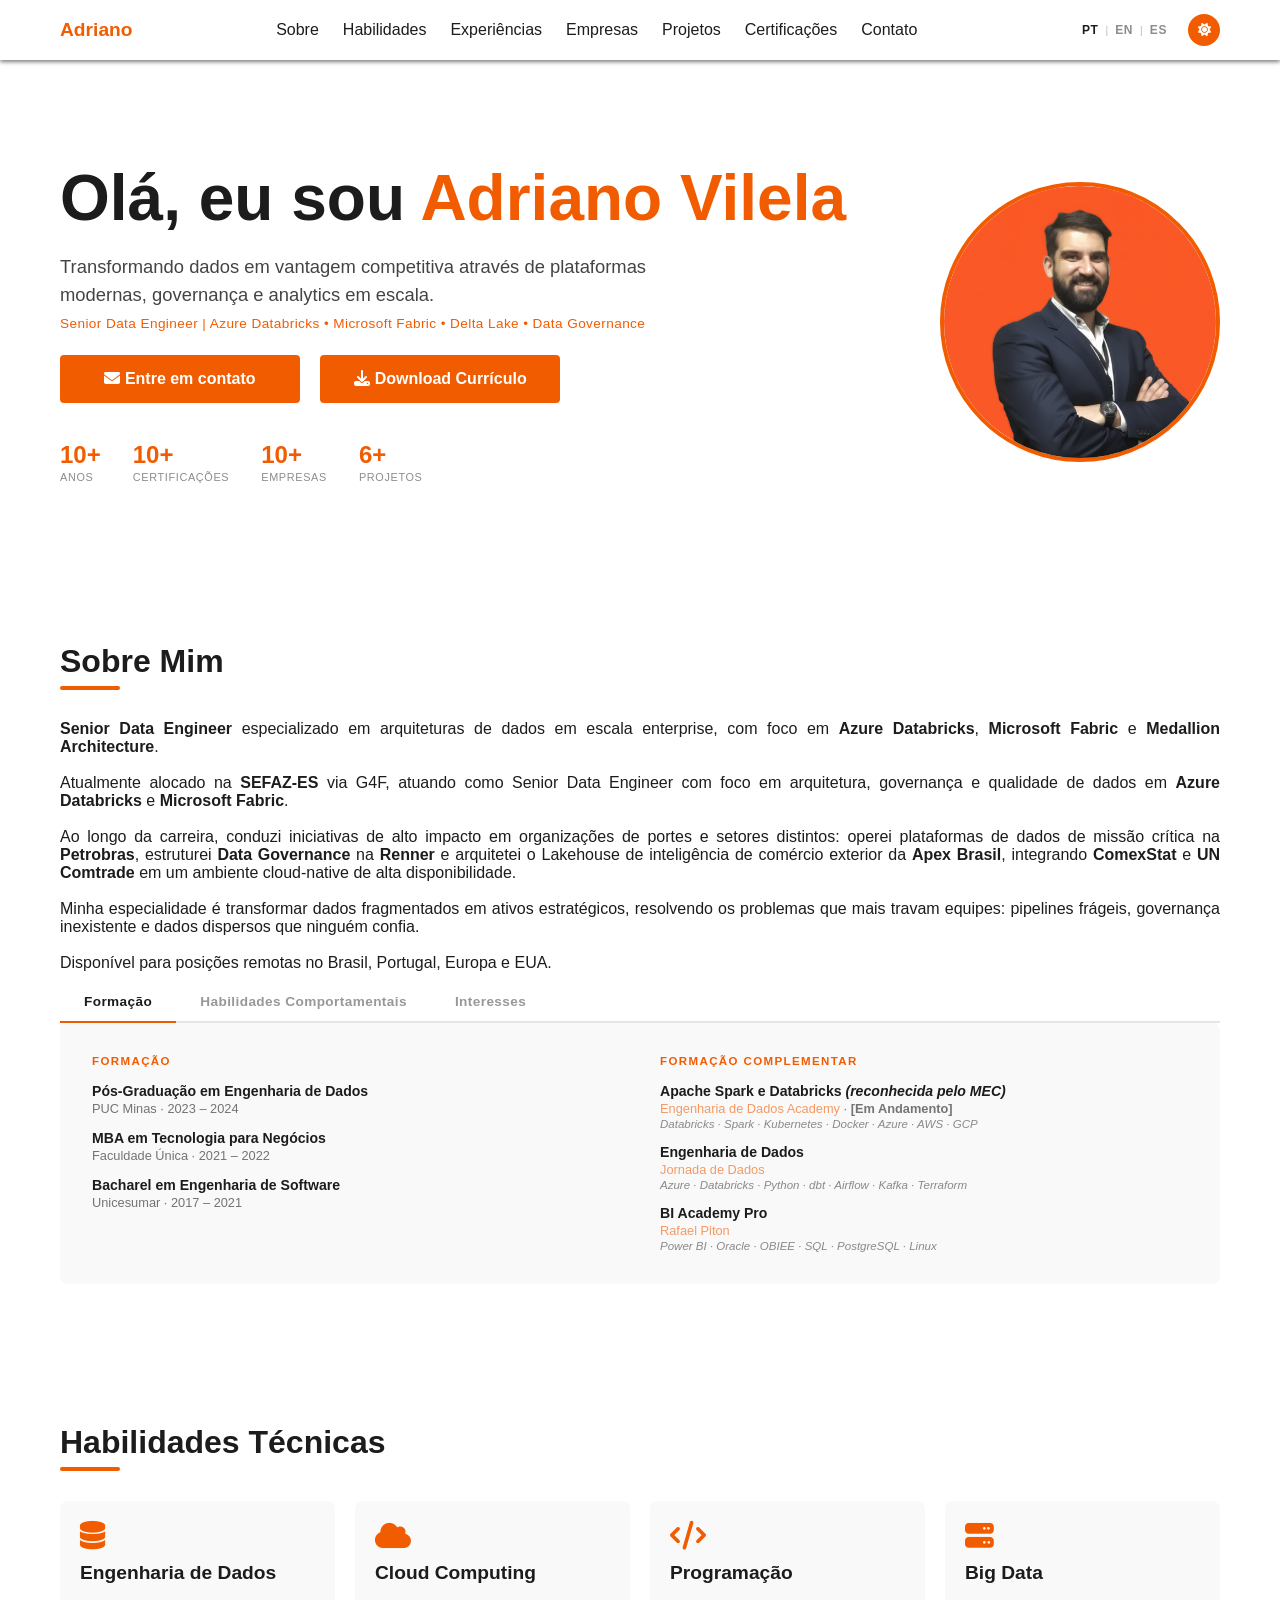
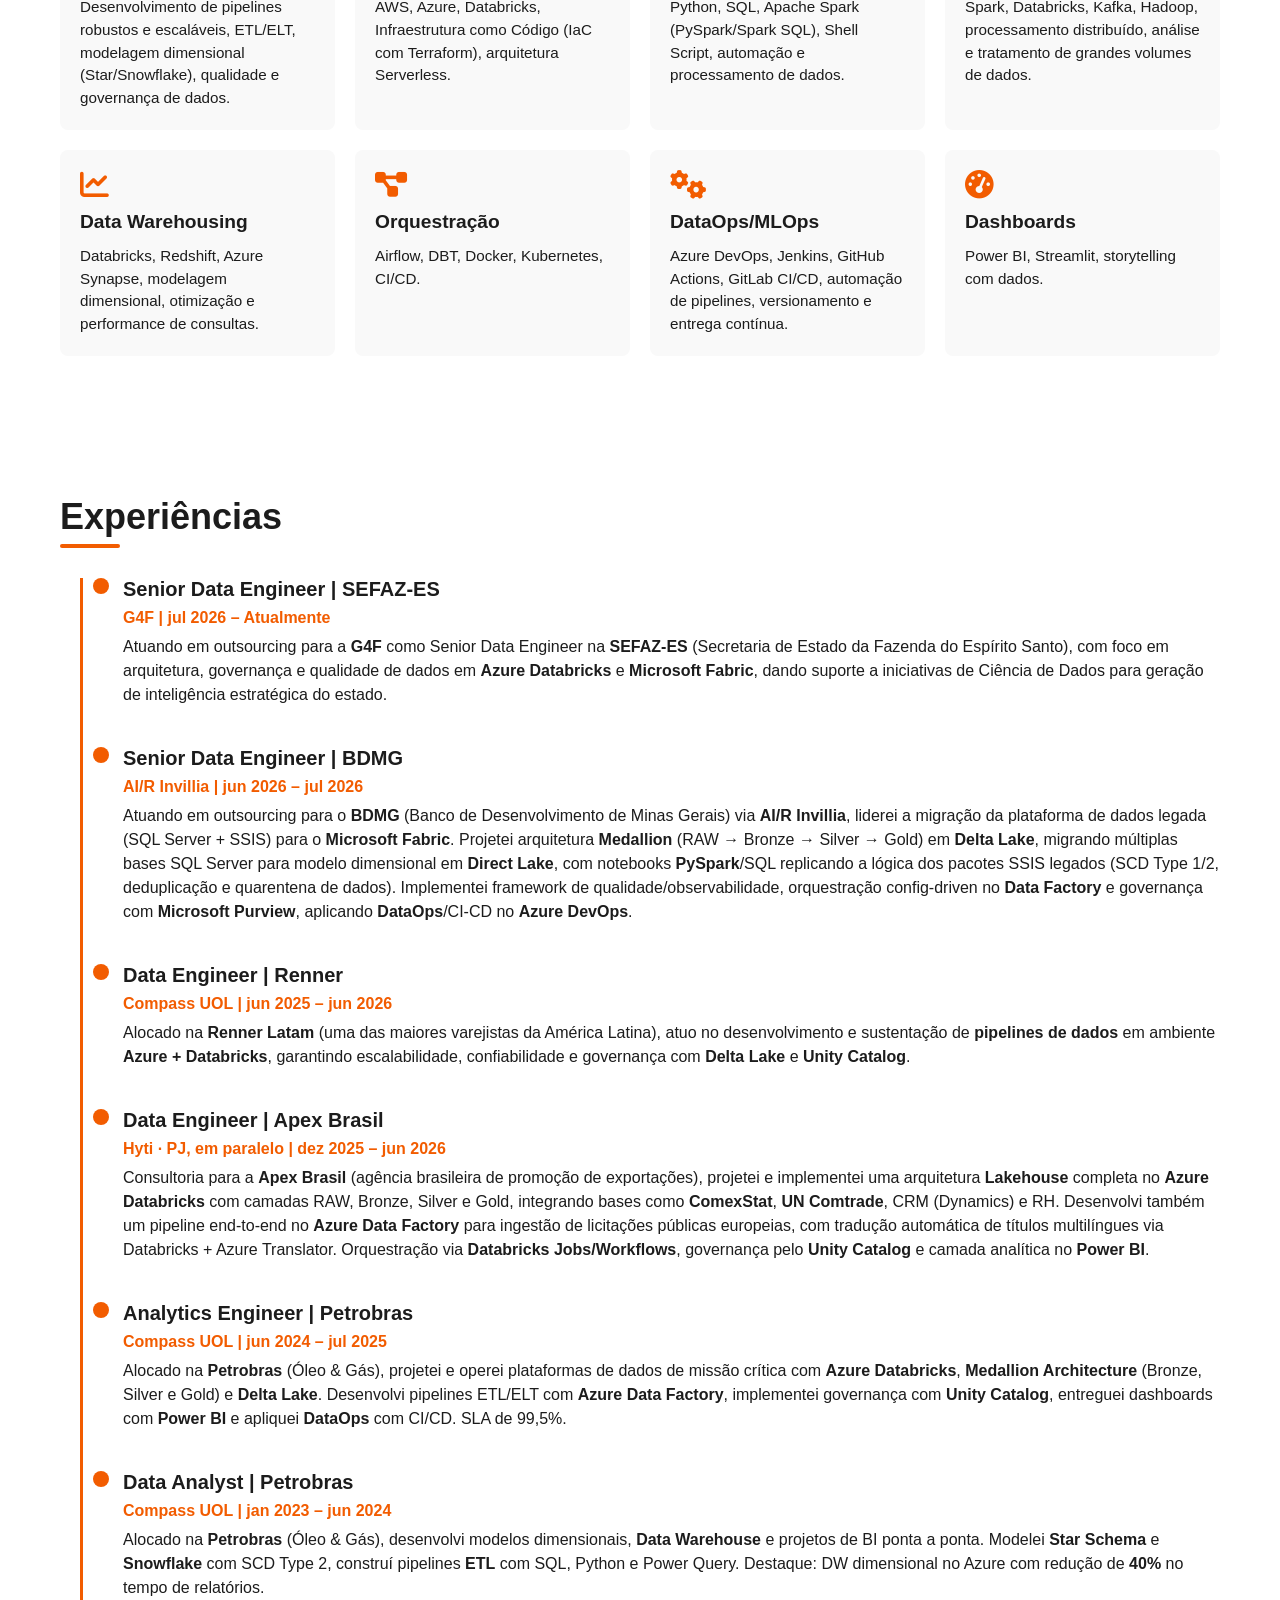
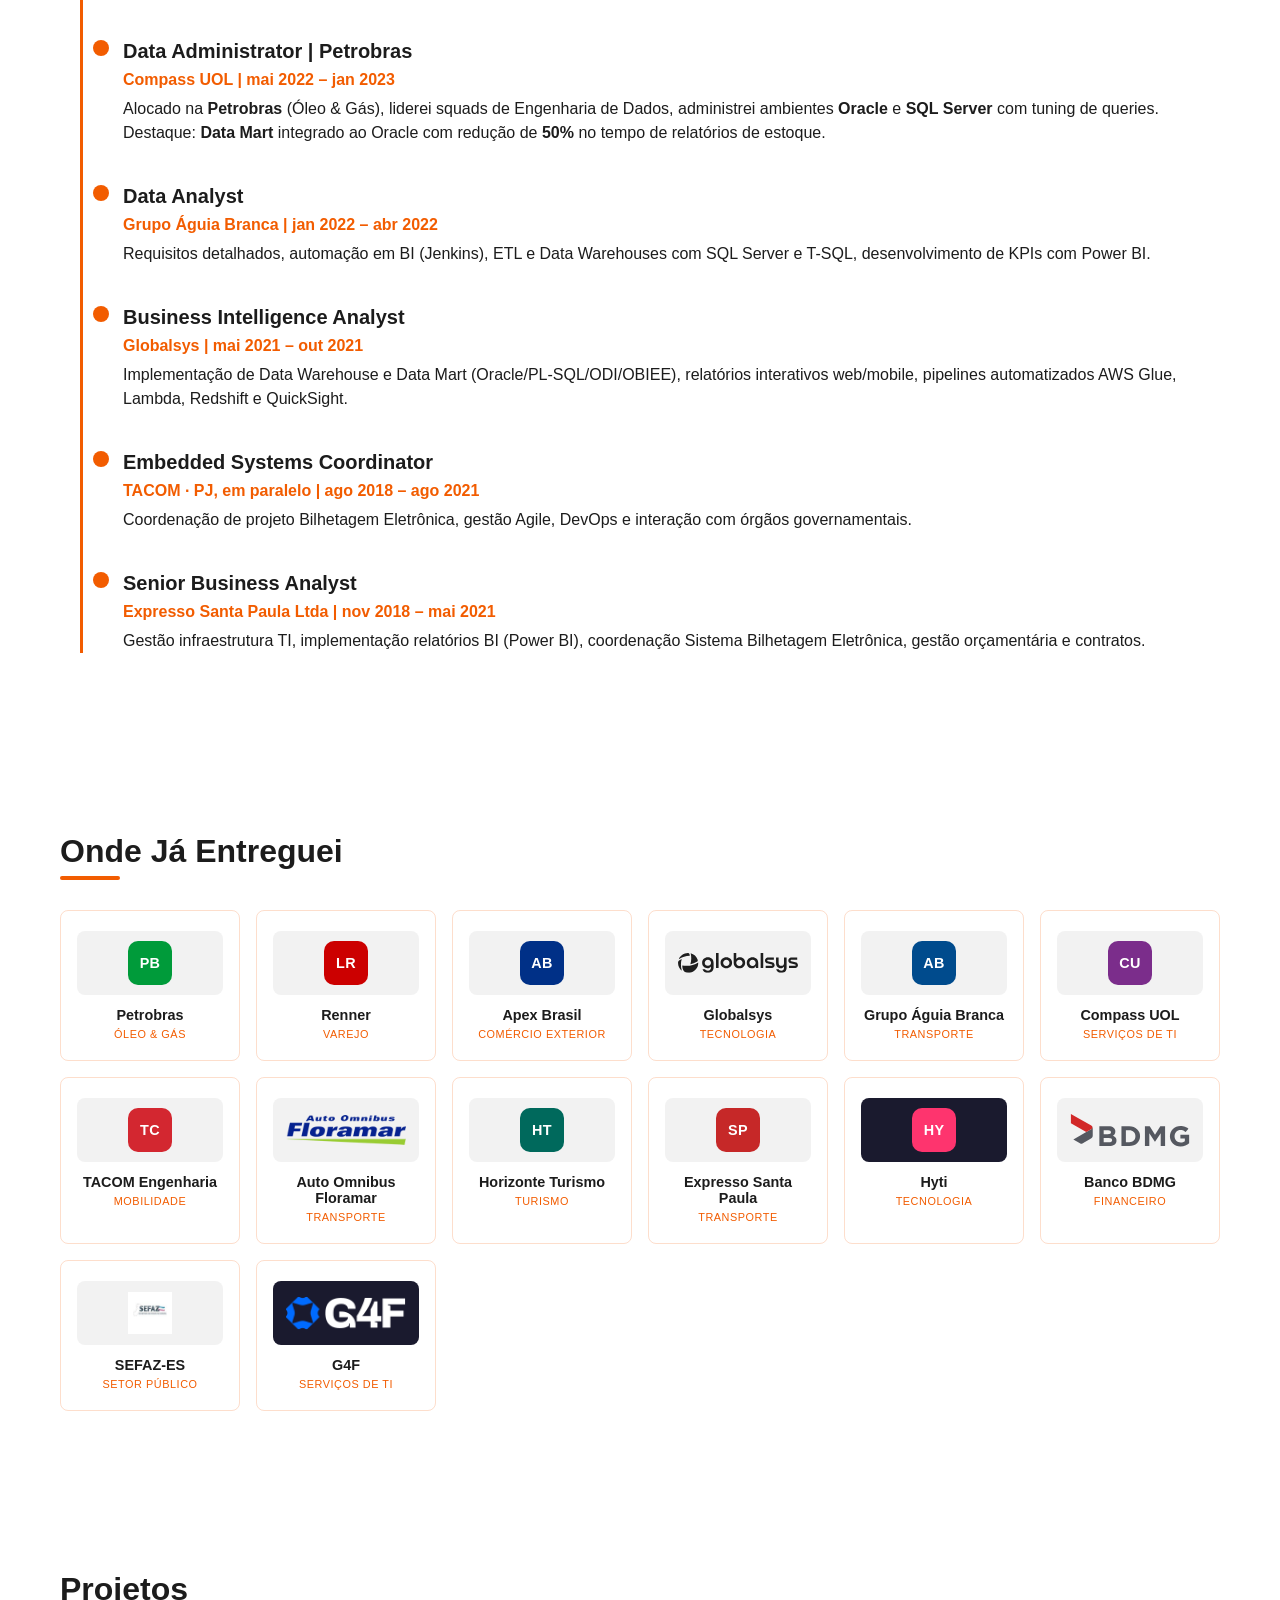
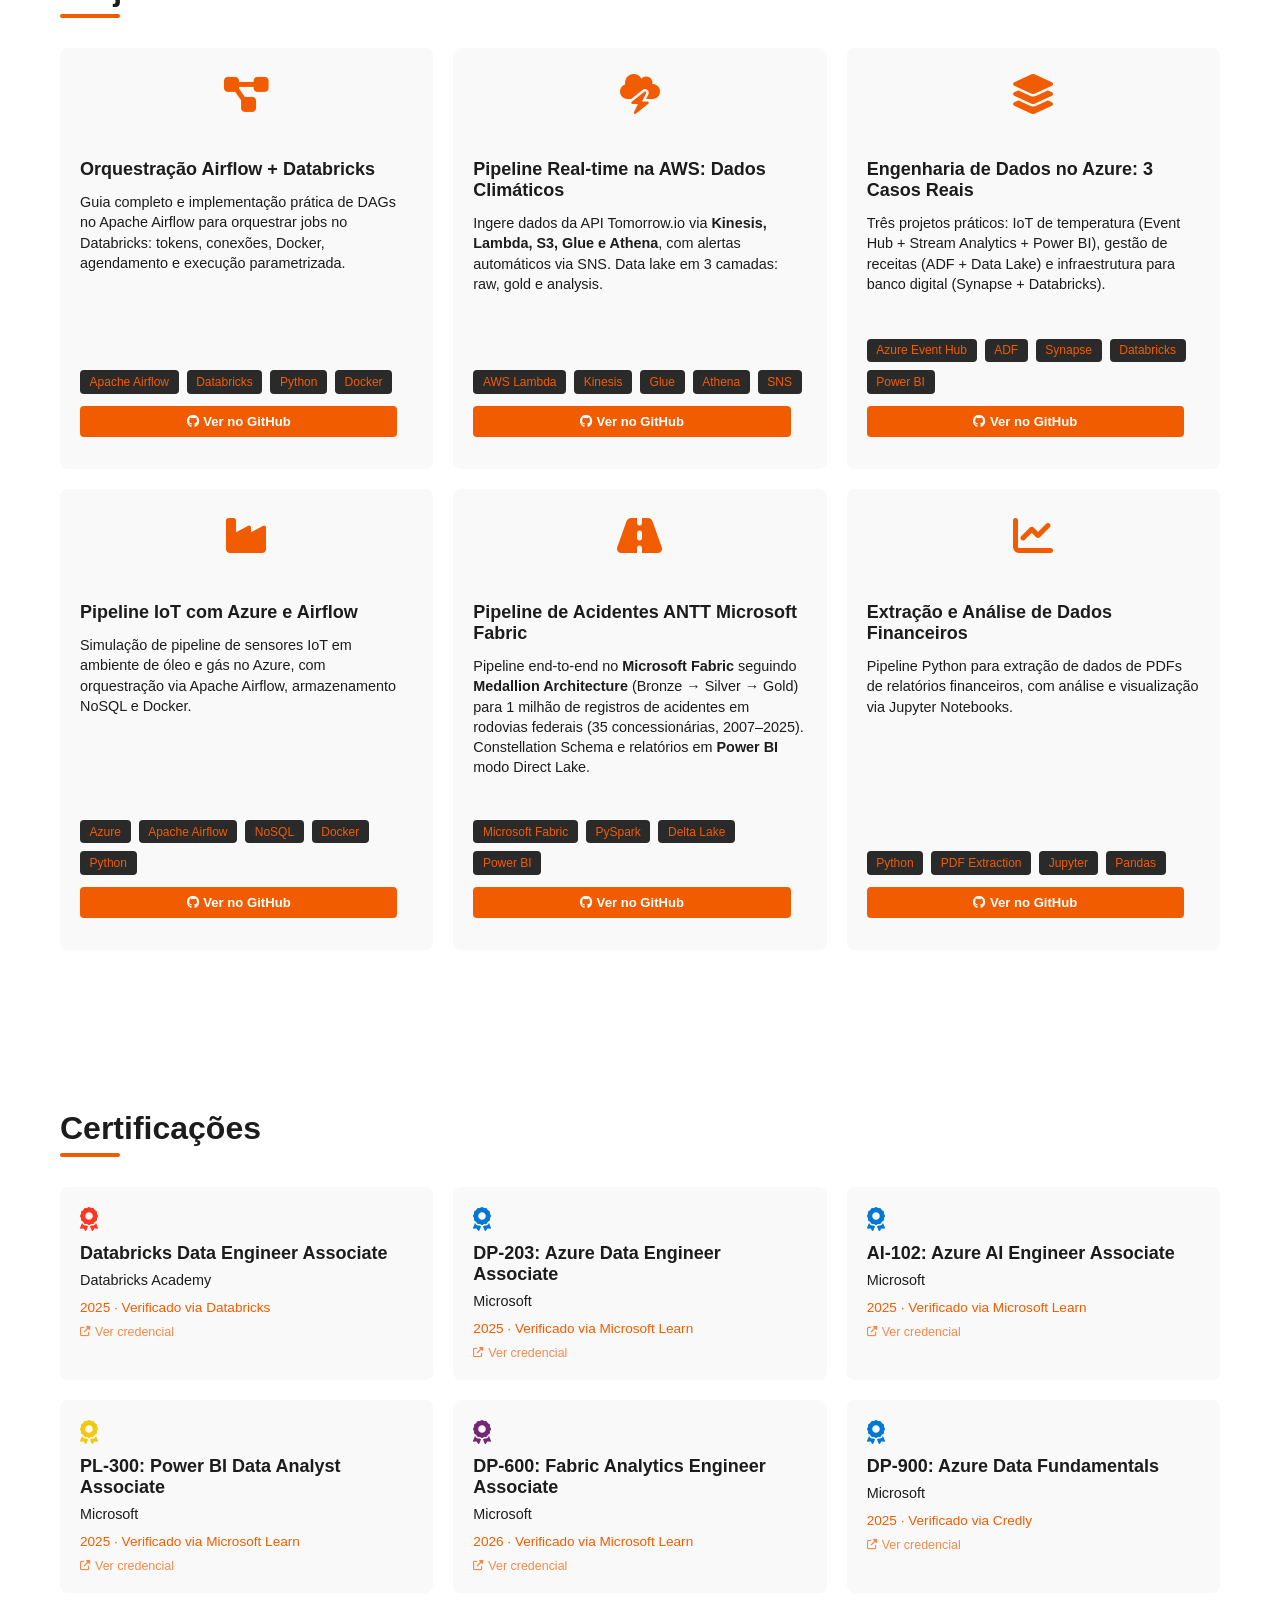
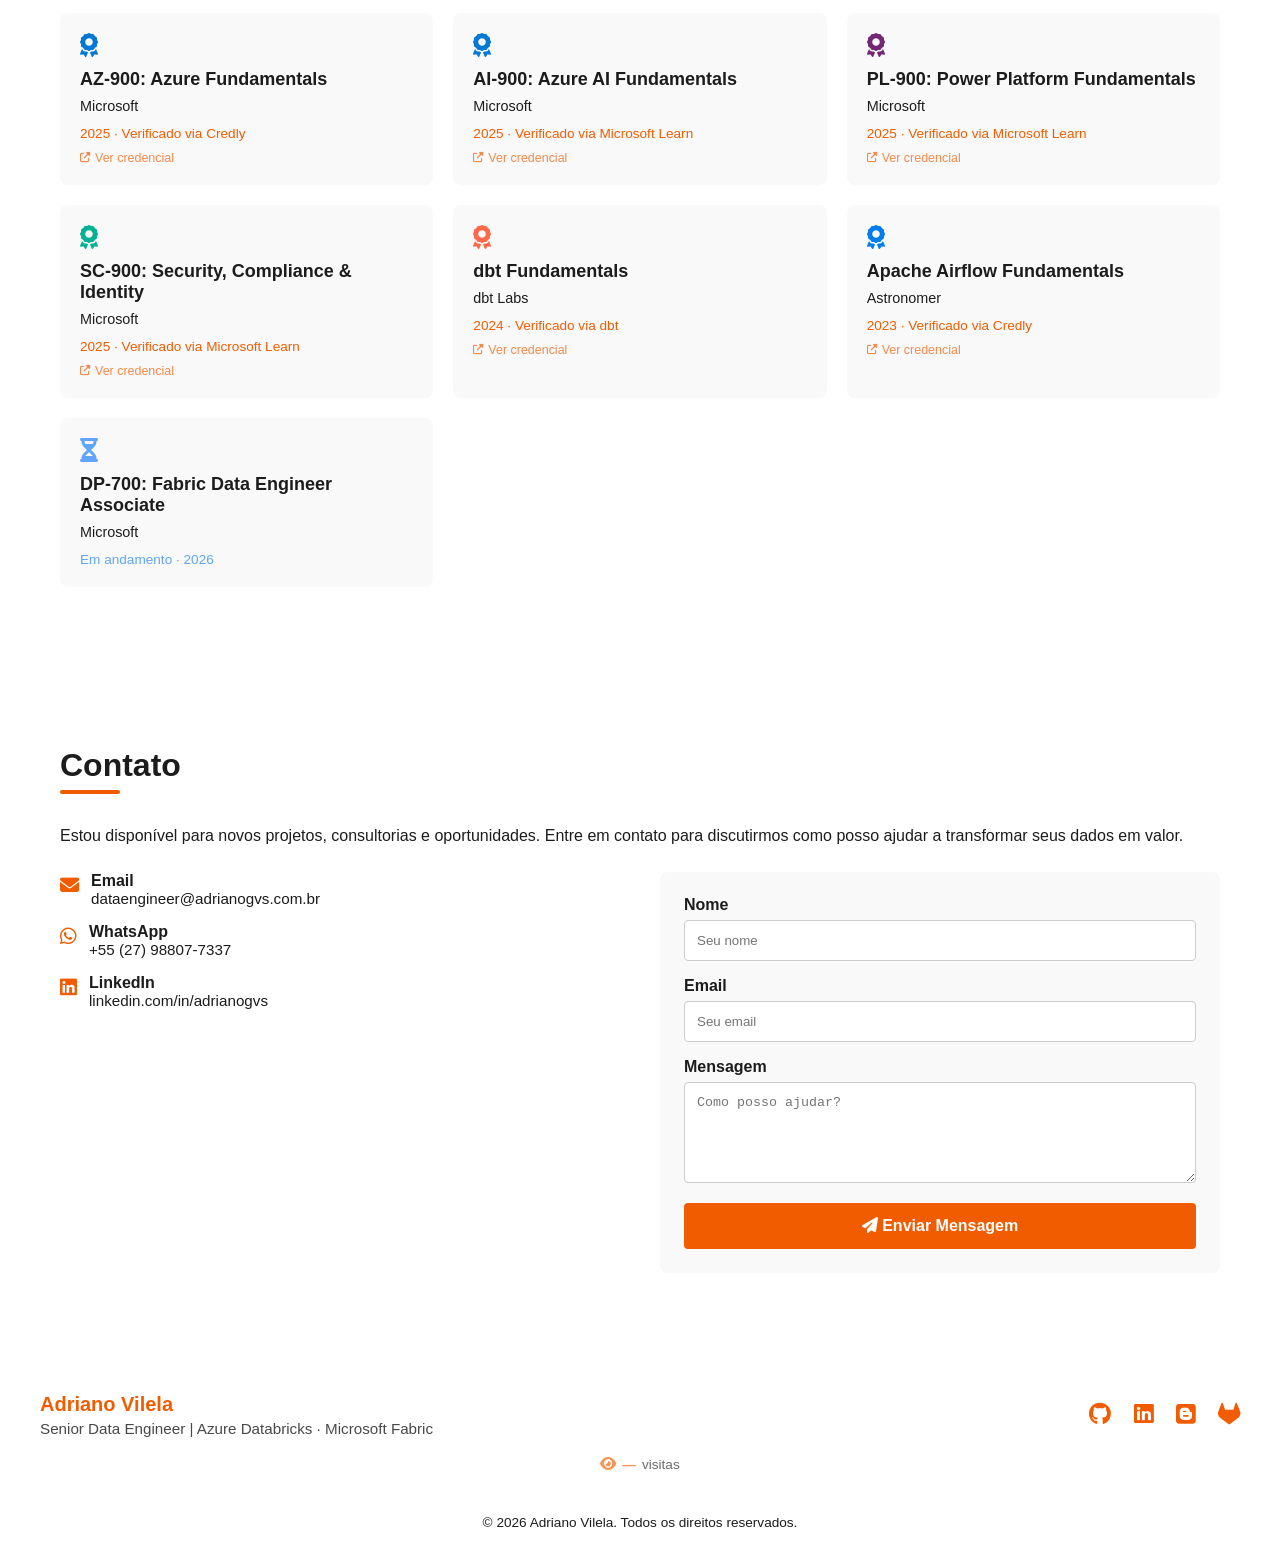
==== commit 7eeeee85: "fix(fase-1): período da Hyti/Apex Brasil até jun/2026" ====
--- a/index.html
+++ b/index.html
@@ -395,7 +395,7 @@
             <div class="timeline-dot"></div>
             <div class="timeline-content">
               <h3 data-i18n="exp.apex.h3">Engenheiro de Dados | Apex Brasil</h3>
-              <p class="empresa">Hyti · <span data-i18n="exp.pj">PJ, em paralelo</span> | <span class="exp-period" data-start="2025-12" data-end="2026-02">dez 2025 – fev 2026</span></p>
+              <p class="empresa">Hyti · <span data-i18n="exp.pj">PJ, em paralelo</span> | <span class="exp-period" data-start="2025-12" data-end="2026-06">dez 2025 – jun 2026</span></p>
               <p data-i18n-html="exp.apex.desc">
                 Consultoria para a <strong>Apex Brasil</strong> (agência brasileira de promoção de exportações), projetei e implementei uma arquitetura <strong>Lakehouse</strong> completa no <strong>Azure Databricks</strong> com camadas RAW, Bronze, Silver e Gold, integrando bases como <strong>ComexStat</strong>, <strong>UN Comtrade</strong>, CRM (Dynamics) e RH. Desenvolvi também um pipeline end-to-end no <strong>Azure Data Factory</strong> para ingestão de licitações públicas europeias, com tradução automática de títulos multilíngues via Databricks + Azure Translator. Orquestração via <strong>Databricks Jobs/Workflows</strong>, governança pelo <strong>Unity Catalog</strong> e camada analítica no <strong>Power BI</strong>.
               </p>
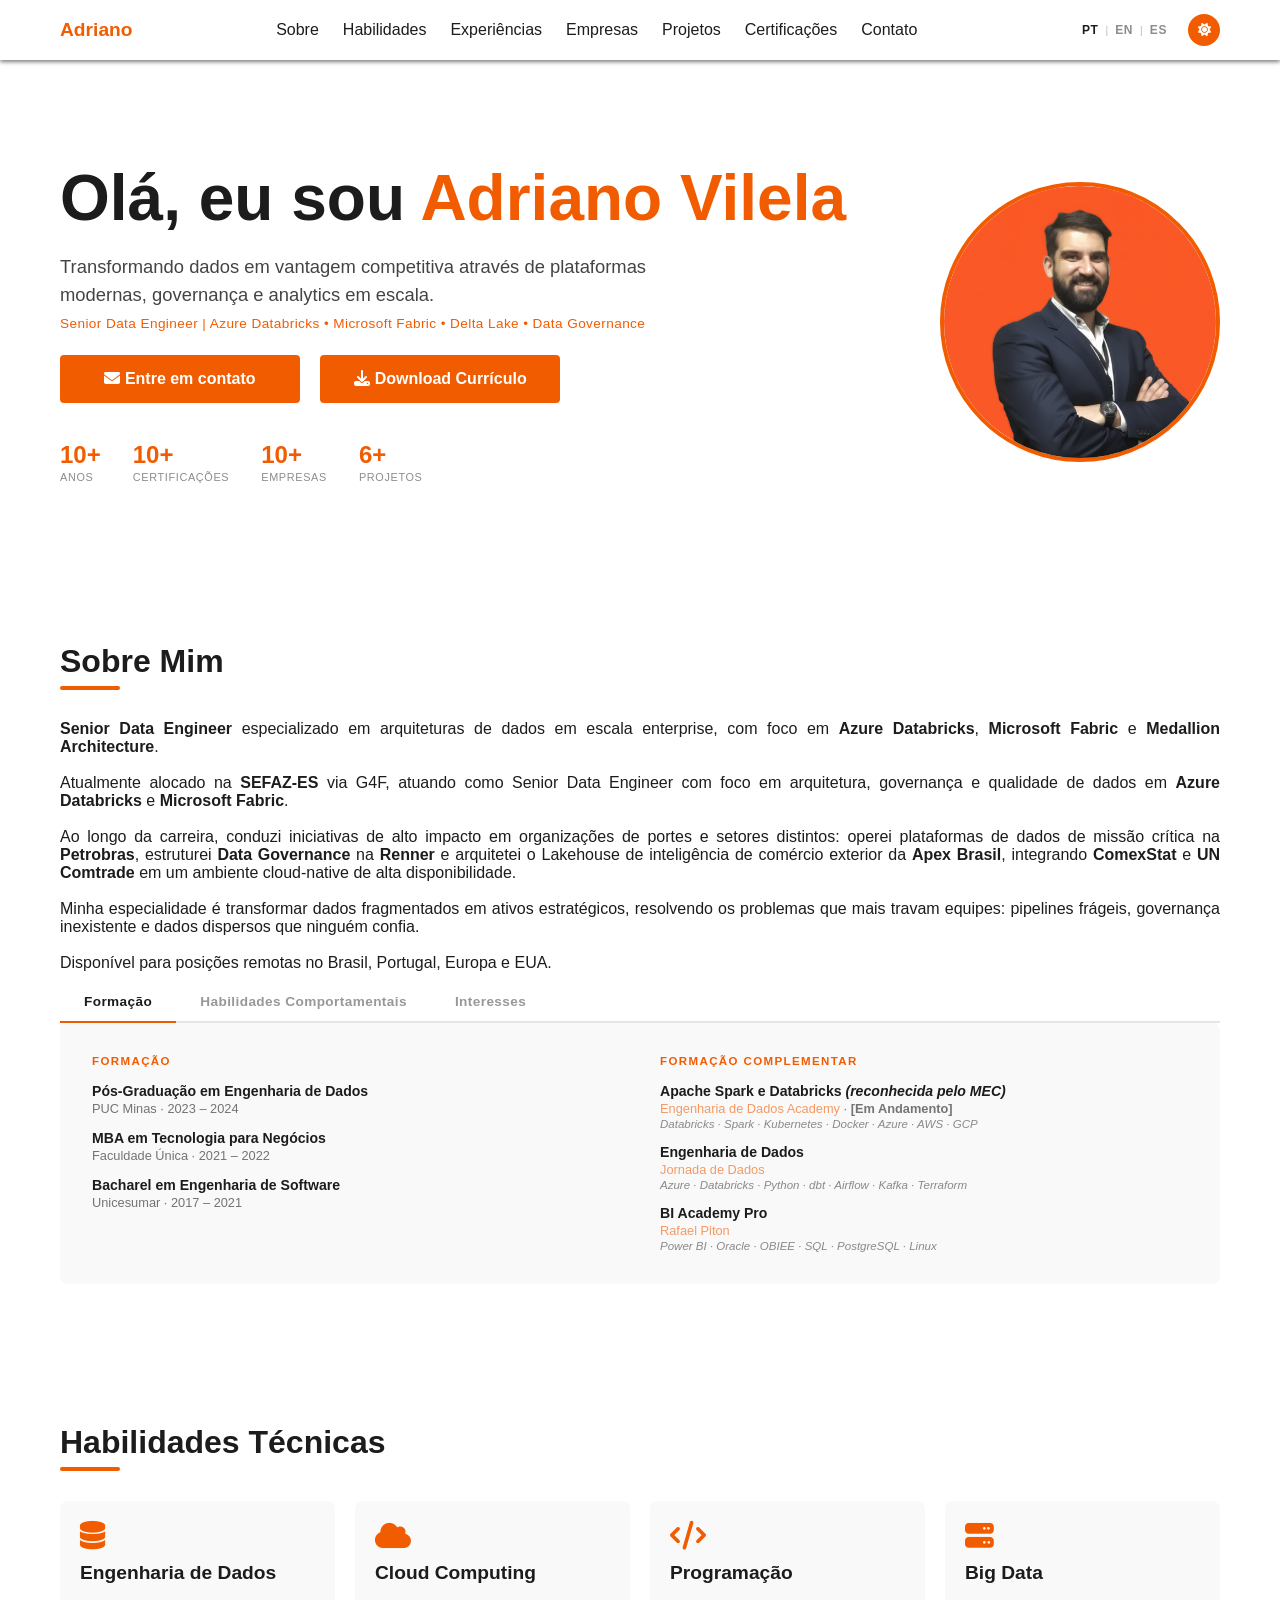
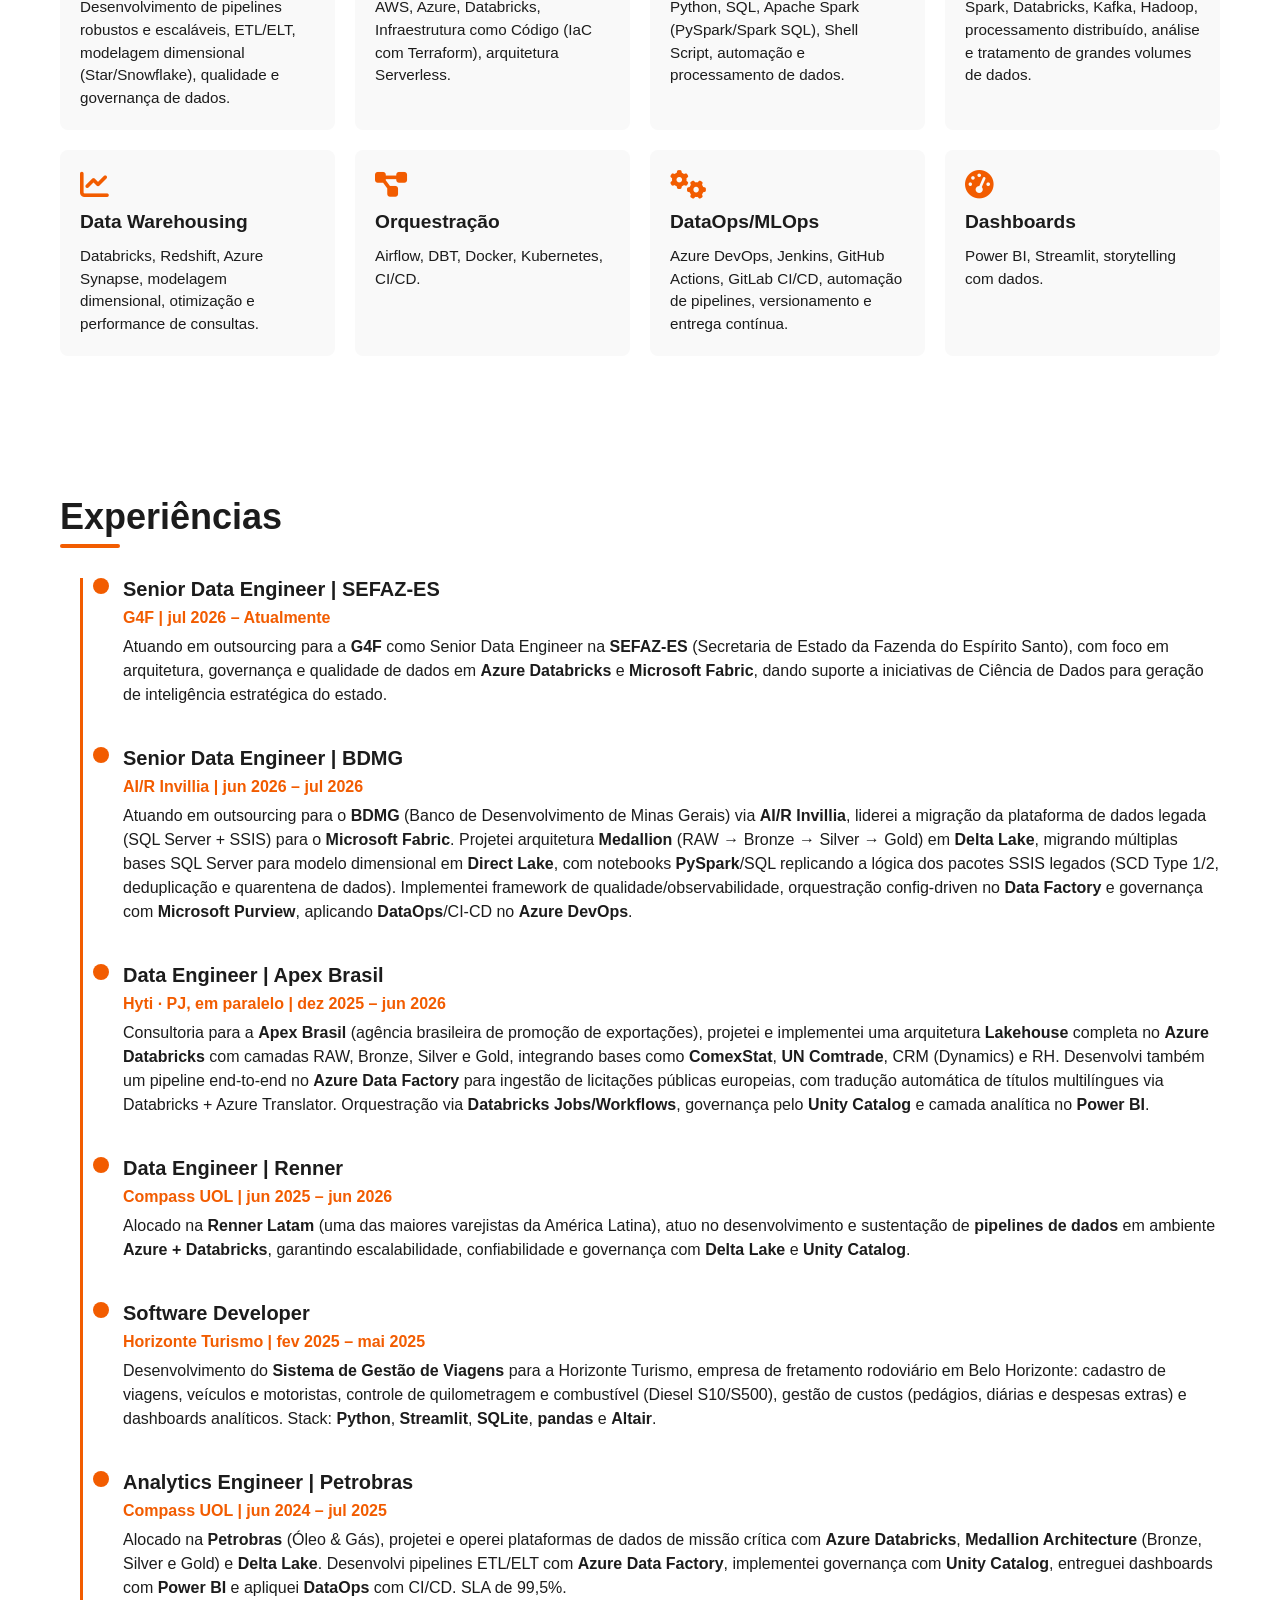
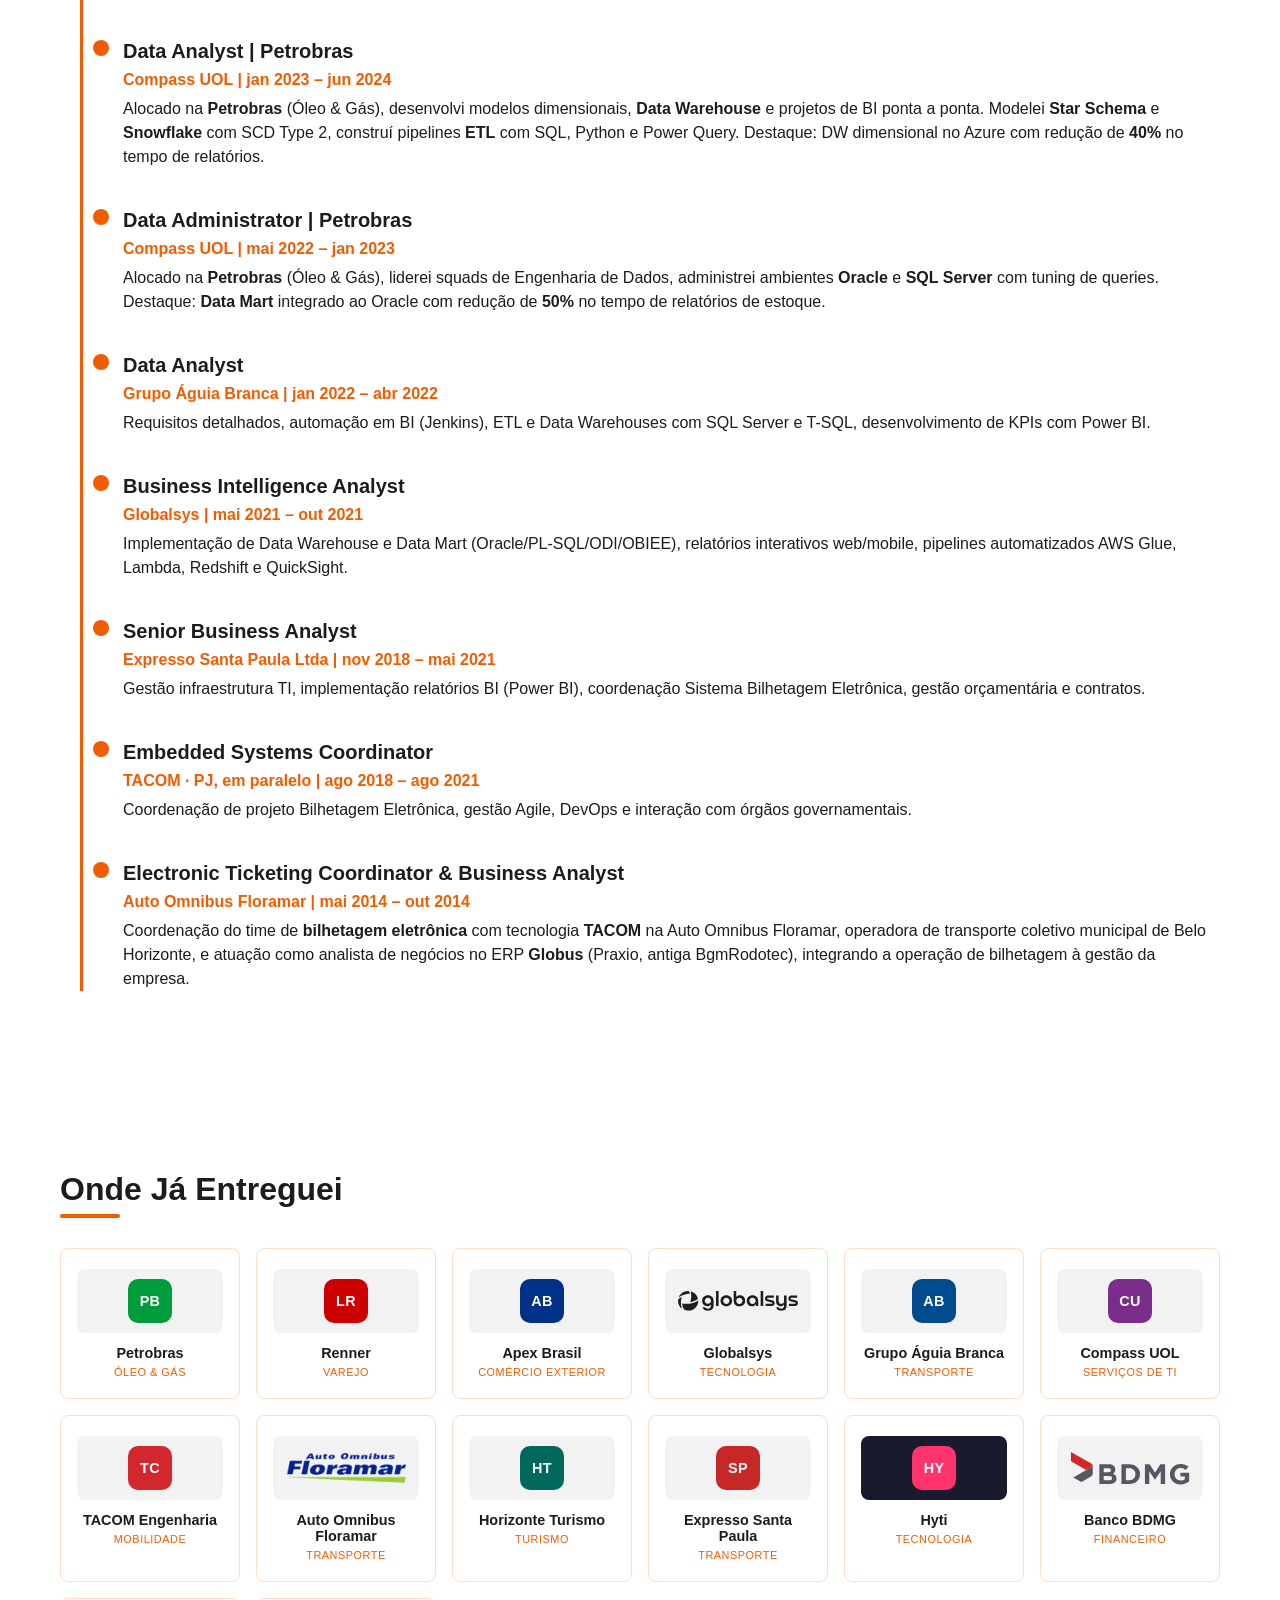
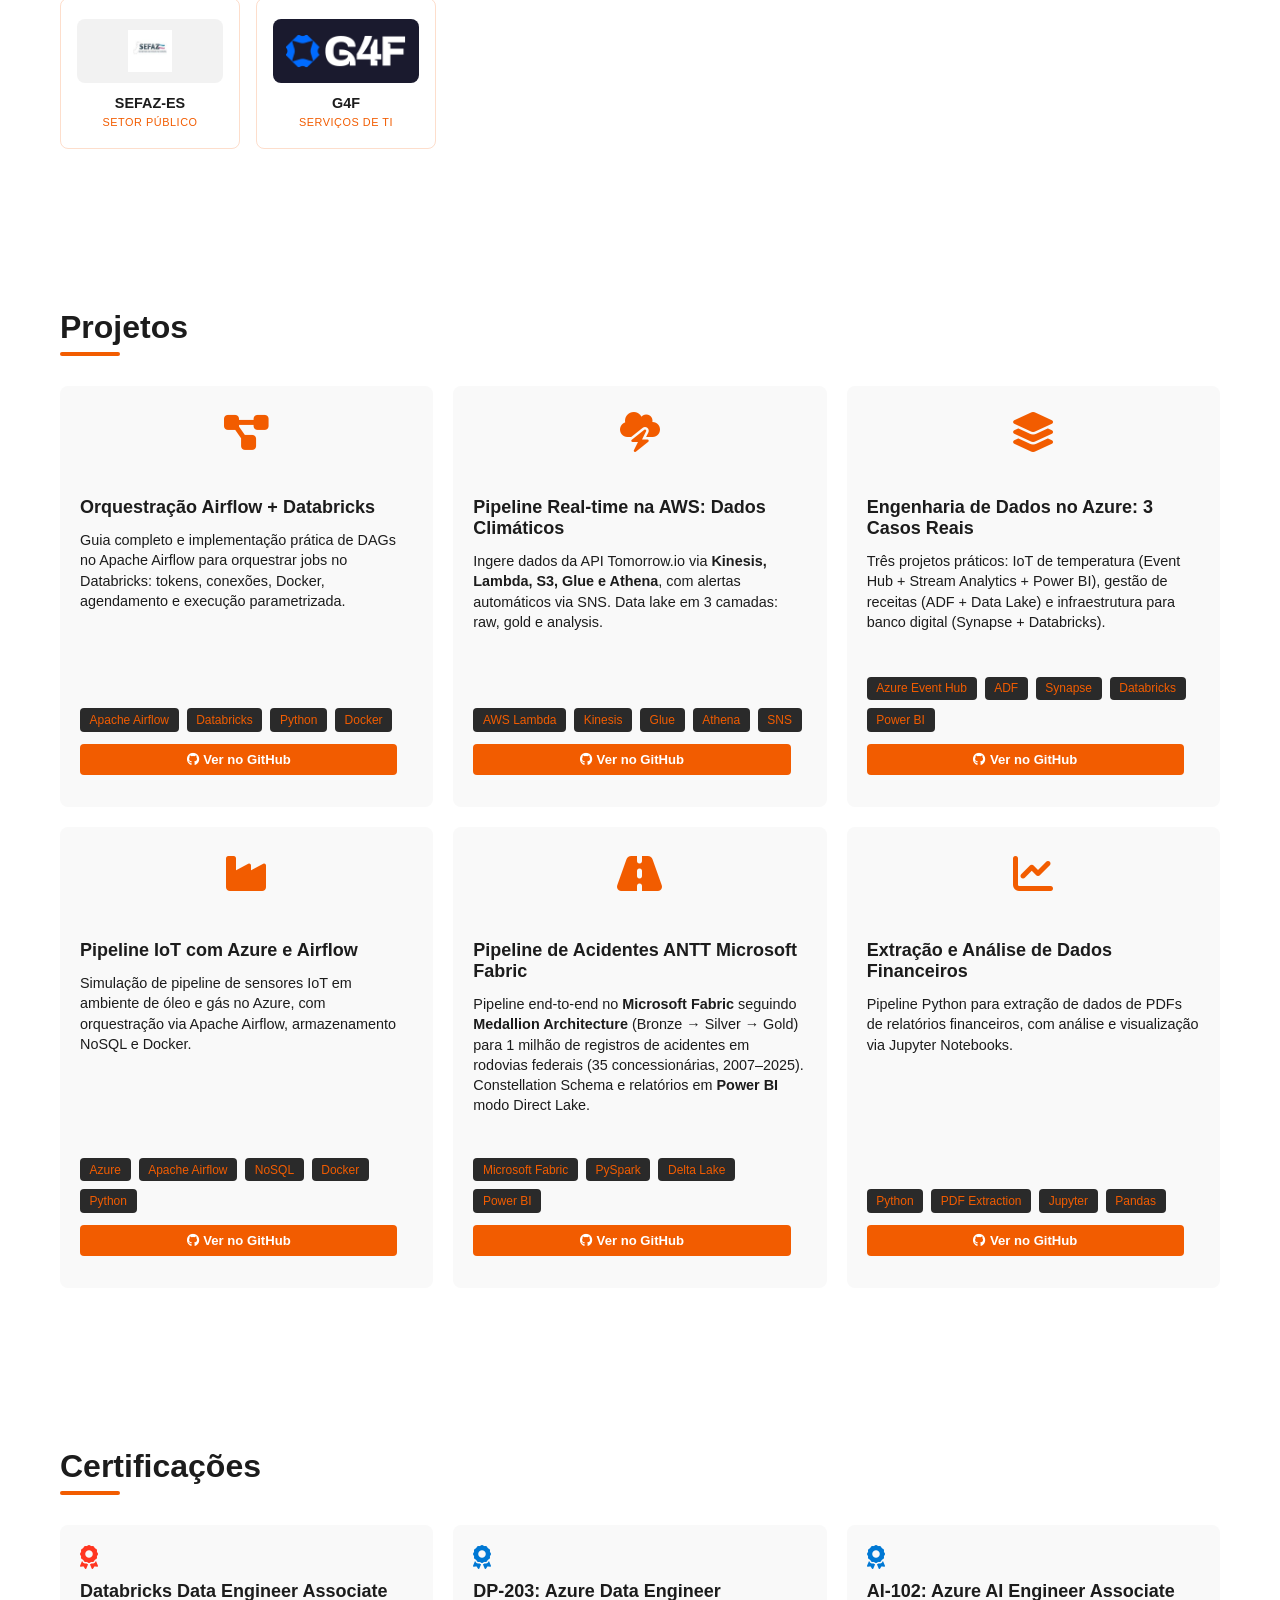
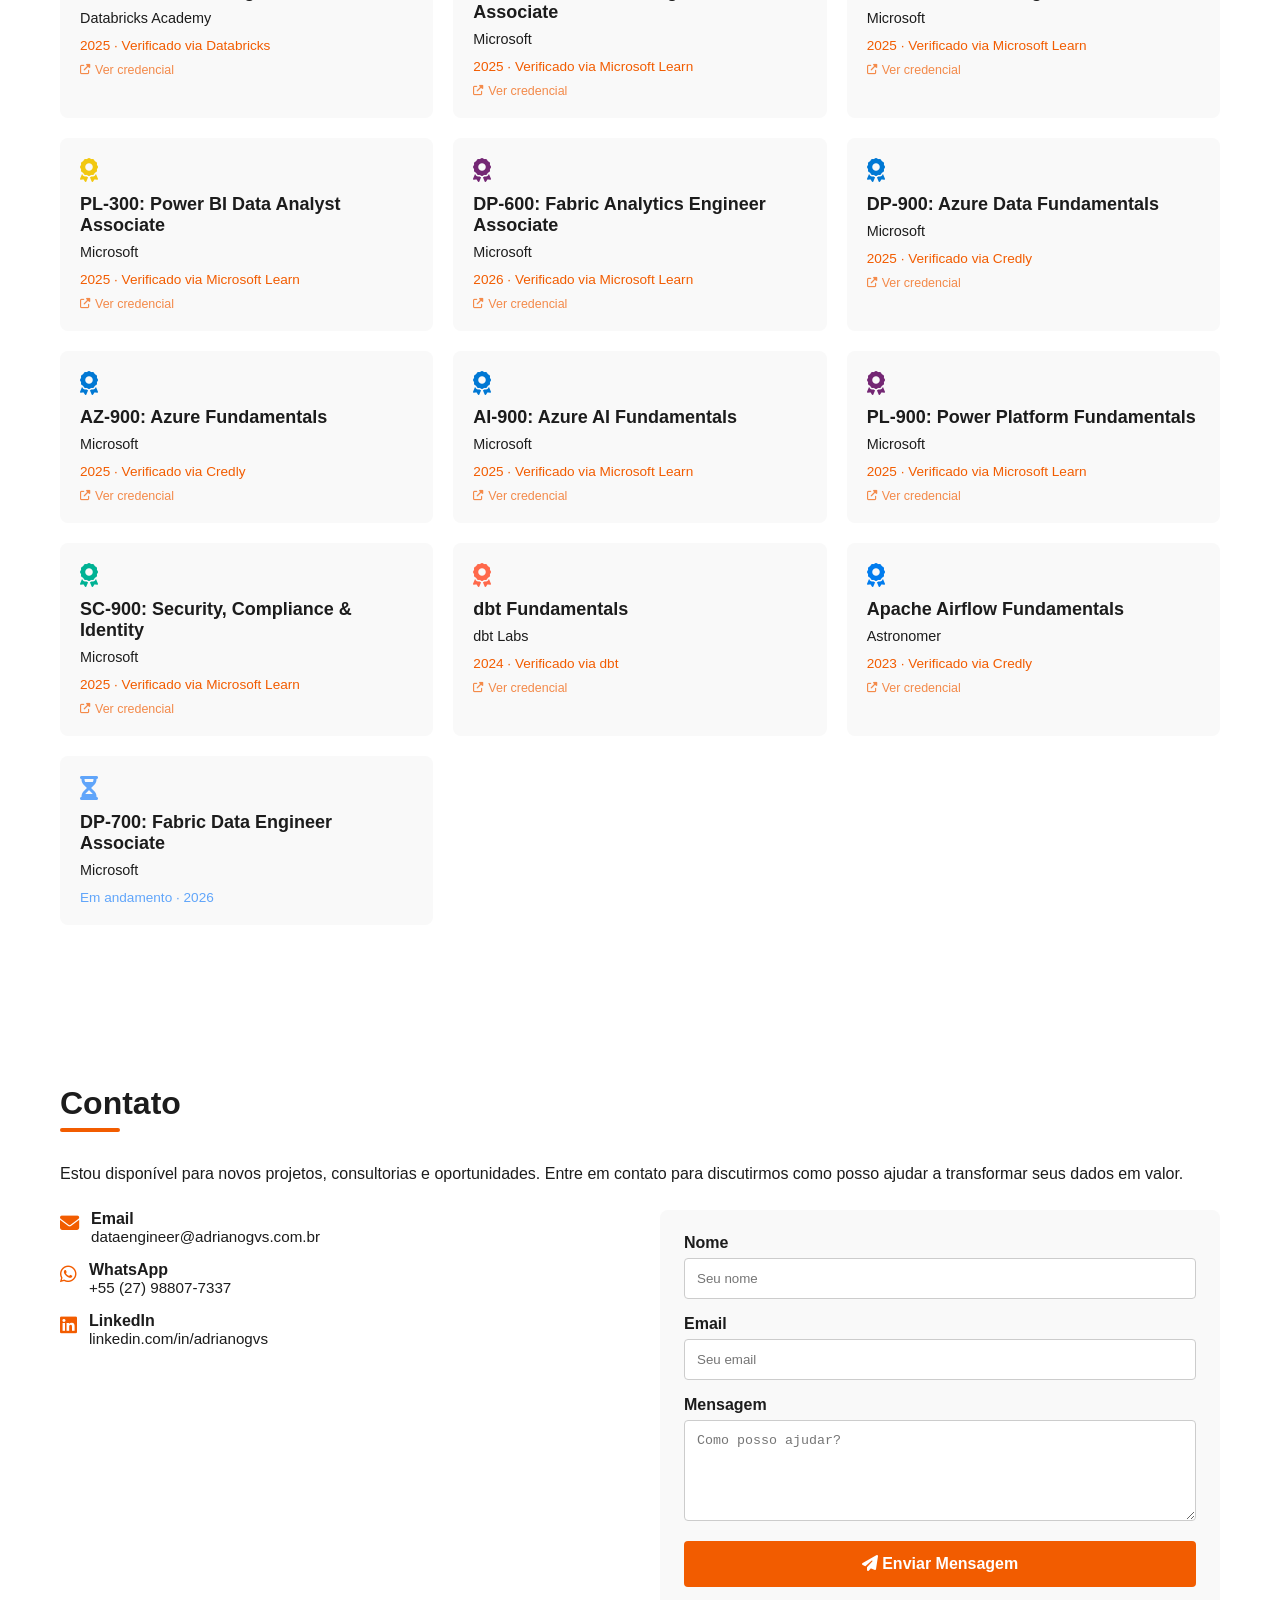
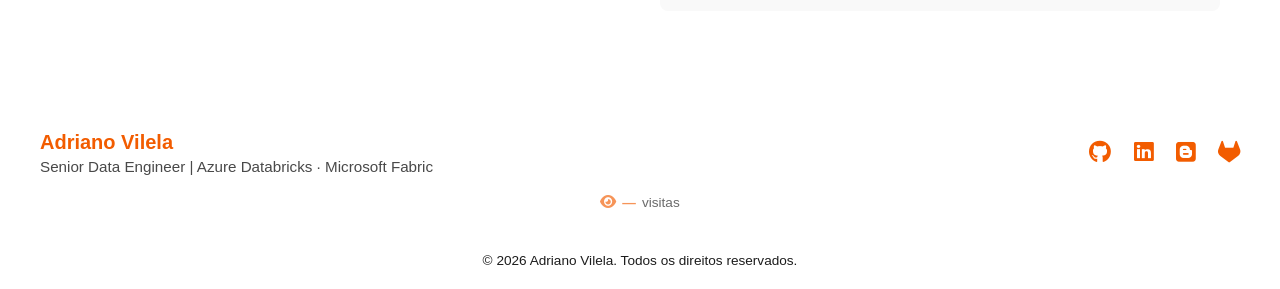
==== commit d86cd235: "feat(fase-1): adiciona experiências Auto Omnibus Floramar e Horizonte Turismo - Cards nas 3 línguas " ====
--- a/index.html
+++ b/index.html
@@ -383,6 +383,17 @@
           <div class="timeline-item">
             <div class="timeline-dot"></div>
             <div class="timeline-content">
+              <h3 data-i18n="exp.apex.h3">Engenheiro de Dados | Apex Brasil</h3>
+              <p class="empresa">Hyti · <span data-i18n="exp.pj">PJ, em paralelo</span> | <span class="exp-period" data-start="2025-12" data-end="2026-06">dez 2025 – jun 2026</span></p>
+              <p data-i18n-html="exp.apex.desc">
+                Consultoria para a <strong>Apex Brasil</strong> (agência brasileira de promoção de exportações), projetei e implementei uma arquitetura <strong>Lakehouse</strong> completa no <strong>Azure Databricks</strong> com camadas RAW, Bronze, Silver e Gold, integrando bases como <strong>ComexStat</strong>, <strong>UN Comtrade</strong>, CRM (Dynamics) e RH. Desenvolvi também um pipeline end-to-end no <strong>Azure Data Factory</strong> para ingestão de licitações públicas europeias, com tradução automática de títulos multilíngues via Databricks + Azure Translator. Orquestração via <strong>Databricks Jobs/Workflows</strong>, governança pelo <strong>Unity Catalog</strong> e camada analítica no <strong>Power BI</strong>.
+              </p>
+            </div>
+          </div>
+
+          <div class="timeline-item">
+            <div class="timeline-dot"></div>
+            <div class="timeline-content">
               <h3 data-i18n="exp.renner.h3">Data Engineer | Renner</h3>
               <p class="empresa">Compass UOL | <span class="exp-period" data-start="2025-06" data-end="2026-06">jun 2025 – jun 2026</span></p>
               <p data-i18n-html="exp.renner.desc">
@@ -394,10 +405,10 @@
           <div class="timeline-item">
             <div class="timeline-dot"></div>
             <div class="timeline-content">
-              <h3 data-i18n="exp.apex.h3">Engenheiro de Dados | Apex Brasil</h3>
-              <p class="empresa">Hyti · <span data-i18n="exp.pj">PJ, em paralelo</span> | <span class="exp-period" data-start="2025-12" data-end="2026-06">dez 2025 – jun 2026</span></p>
-              <p data-i18n-html="exp.apex.desc">
-                Consultoria para a <strong>Apex Brasil</strong> (agência brasileira de promoção de exportações), projetei e implementei uma arquitetura <strong>Lakehouse</strong> completa no <strong>Azure Databricks</strong> com camadas RAW, Bronze, Silver e Gold, integrando bases como <strong>ComexStat</strong>, <strong>UN Comtrade</strong>, CRM (Dynamics) e RH. Desenvolvi também um pipeline end-to-end no <strong>Azure Data Factory</strong> para ingestão de licitações públicas europeias, com tradução automática de títulos multilíngues via Databricks + Azure Translator. Orquestração via <strong>Databricks Jobs/Workflows</strong>, governança pelo <strong>Unity Catalog</strong> e camada analítica no <strong>Power BI</strong>.
+              <h3 data-i18n="exp.horizonte.h3">Software Developer</h3>
+              <p class="empresa">Horizonte Turismo | <span class="exp-period" data-start="2025-02" data-end="2025-05">fev 2025 – mai 2025</span></p>
+              <p data-i18n-html="exp.horizonte.desc">
+                Desenvolvimento do <strong>Sistema de Gestão de Viagens</strong> para a Horizonte Turismo, empresa de fretamento rodoviário em Belo Horizonte: cadastro de viagens, veículos e motoristas, controle de quilometragem e combustível (Diesel S10/S500), gestão de custos (pedágios, diárias e despesas extras) e dashboards analíticos. Stack: <strong>Python</strong>, <strong>Streamlit</strong>, <strong>SQLite</strong>, <strong>pandas</strong> e <strong>Altair</strong>.
               </p>
             </div>
           </div>
@@ -464,24 +475,35 @@
           <div class="timeline-item">
             <div class="timeline-dot"></div>
             <div class="timeline-content">
-              <h3 data-i18n="exp.tacom.h3">Coordenador de Sistemas Embarcados</h3>
-              <p class="empresa">TACOM · <span data-i18n="exp.pj">PJ, em paralelo</span> | <span class="exp-period" data-start="2018-08" data-end="2021-08">ago 2018 – ago 2021</span></p>
-              <p data-i18n="exp.tacom.desc">
-                Coordenação de projeto Bilhetagem Eletrônica, gestão Agile,
-                DevOps e interação com órgãos governamentais.
-              </p>
-            </div>
-          </div>
-
-          <div class="timeline-item">
-            <div class="timeline-dot"></div>
-            <div class="timeline-content">
               <h3 data-i18n="exp.santa.h3">Analista de Negócios Sênior</h3>
               <p class="empresa">Expresso Santa Paula Ltda | <span class="exp-period" data-start="2018-11" data-end="2021-05">nov 2018 – mai 2021</span></p>
               <p data-i18n="exp.santa.desc">
                 Gestão infraestrutura TI, implementação relatórios BI (Power BI),
                 coordenação Sistema Bilhetagem Eletrônica, gestão orçamentária e
                 contratos.
+              </p>
+            </div>
+          </div>
+
+          <div class="timeline-item">
+            <div class="timeline-dot"></div>
+            <div class="timeline-content">
+              <h3 data-i18n="exp.tacom.h3">Coordenador de Sistemas Embarcados</h3>
+              <p class="empresa">TACOM · <span data-i18n="exp.pj">PJ, em paralelo</span> | <span class="exp-period" data-start="2018-08" data-end="2021-08">ago 2018 – ago 2021</span></p>
+              <p data-i18n="exp.tacom.desc">
+                Coordenação de projeto Bilhetagem Eletrônica, gestão Agile,
+                DevOps e interação com órgãos governamentais.
+              </p>
+            </div>
+          </div>
+
+          <div class="timeline-item">
+            <div class="timeline-dot"></div>
+            <div class="timeline-content">
+              <h3 data-i18n="exp.floramar.h3">Electronic Ticketing Coordinator & Business Analyst</h3>
+              <p class="empresa">Auto Omnibus Floramar | <span class="exp-period" data-start="2014-05" data-end="2014-10">mai 2014 – out 2014</span></p>
+              <p data-i18n-html="exp.floramar.desc">
+                Coordenação do time de <strong>bilhetagem eletrônica</strong> com tecnologia <strong>TACOM</strong> na Auto Omnibus Floramar, operadora de transporte coletivo municipal de Belo Horizonte, e atuação como analista de negócios no ERP <strong>Globus</strong> (Praxio, antiga BgmRodotec), integrando a operação de bilhetagem à gestão da empresa.
               </p>
             </div>
           </div>
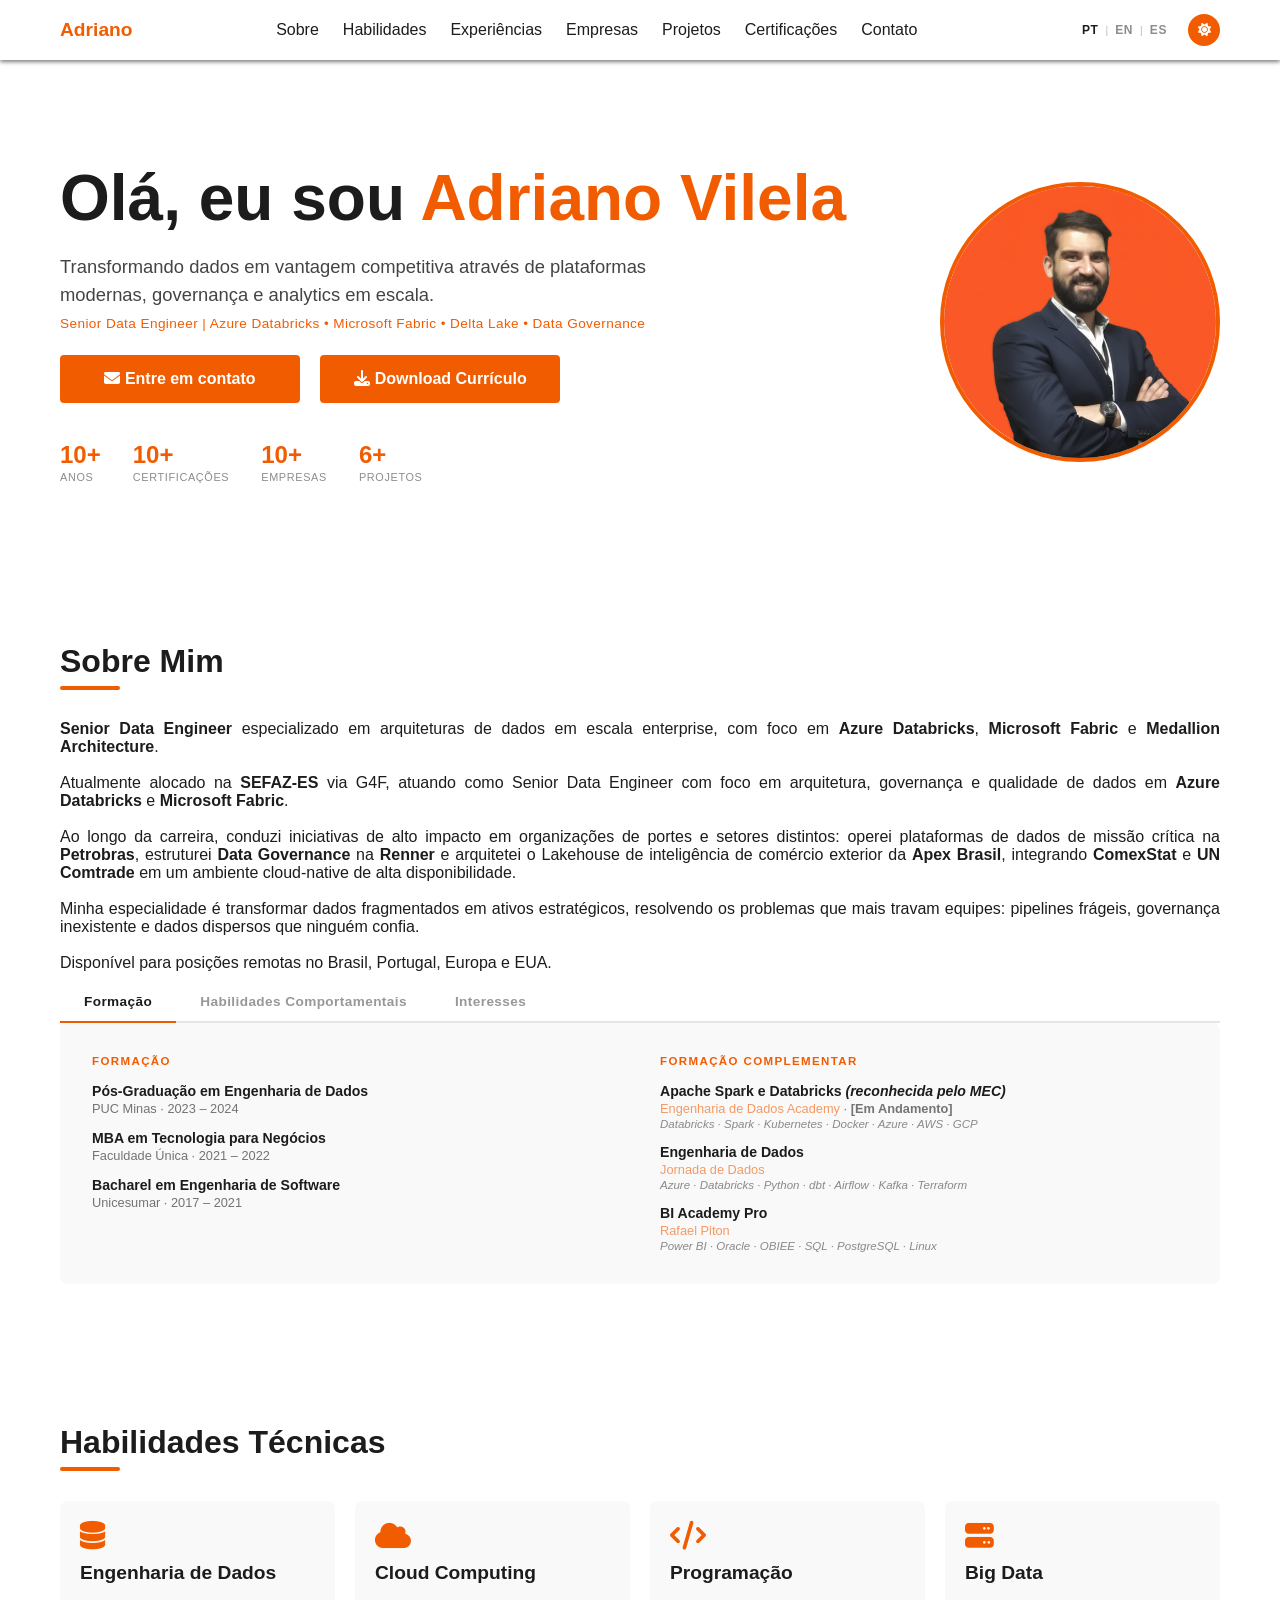
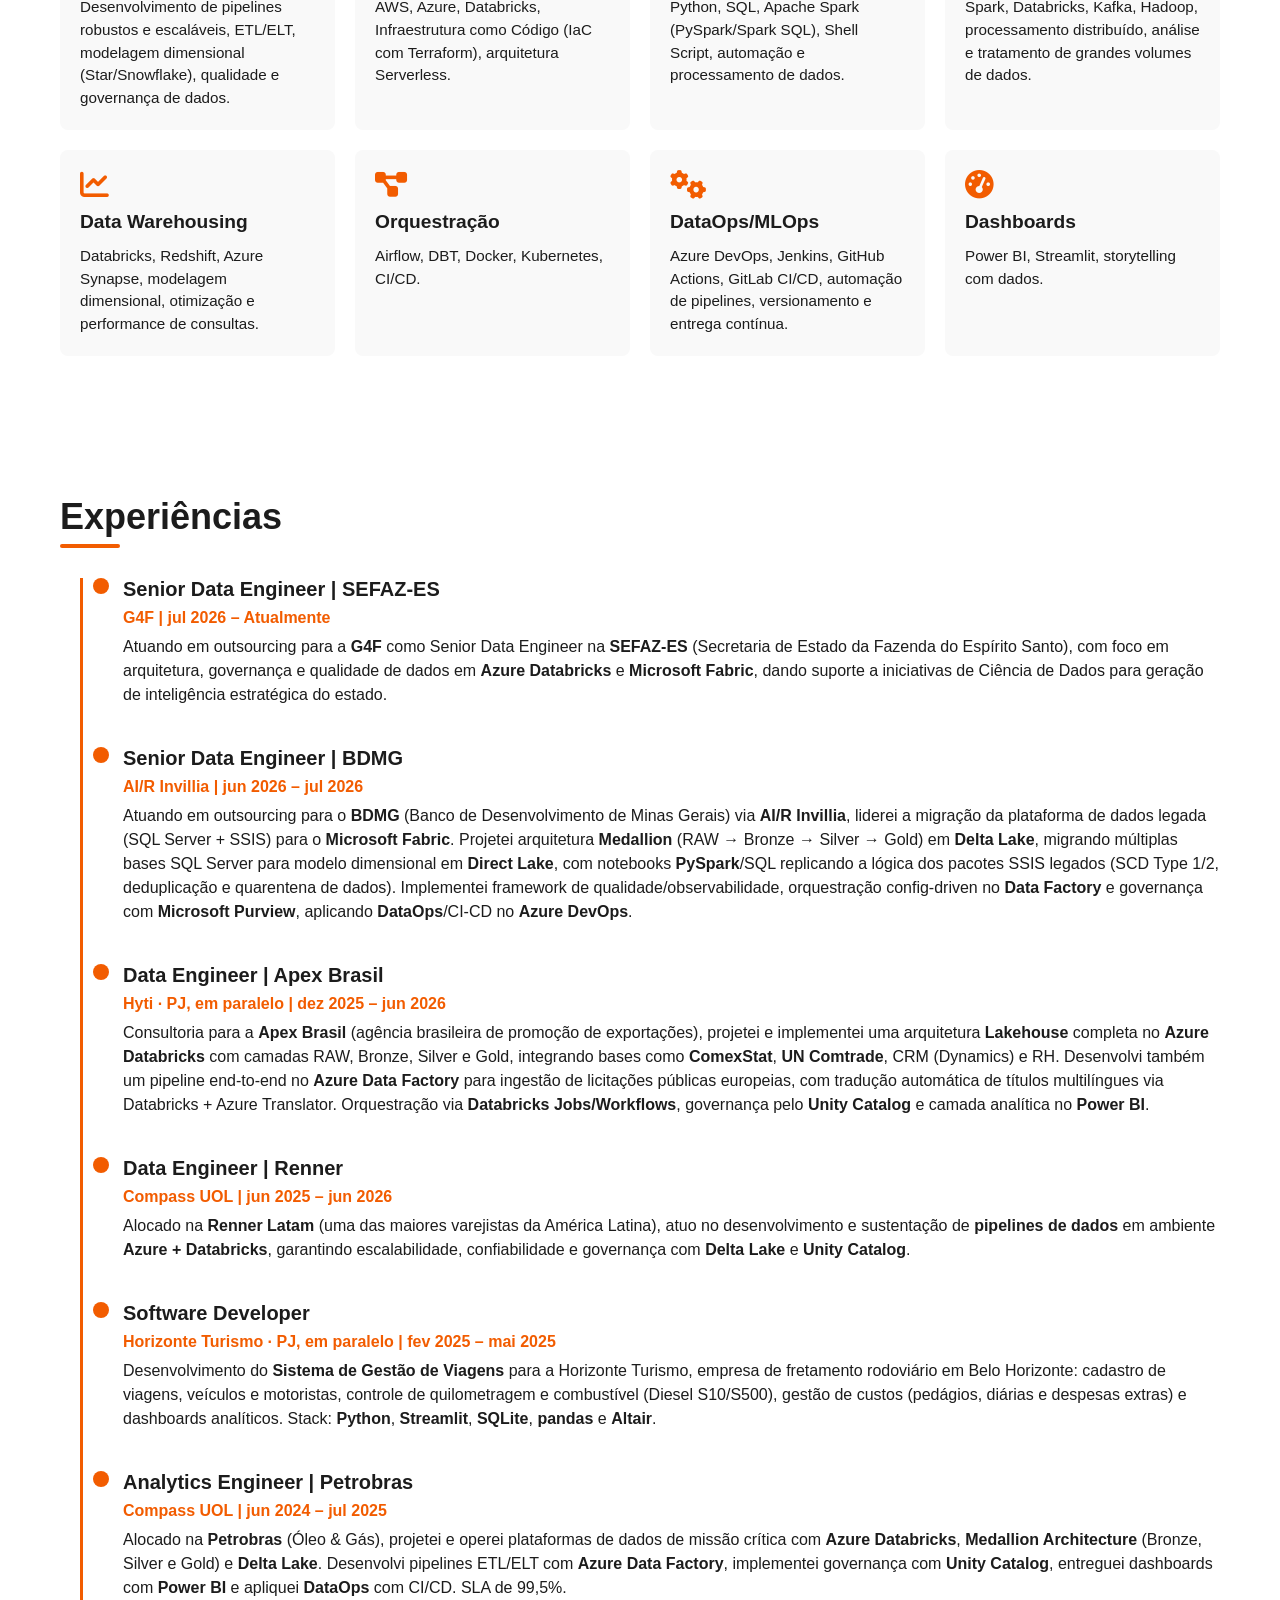
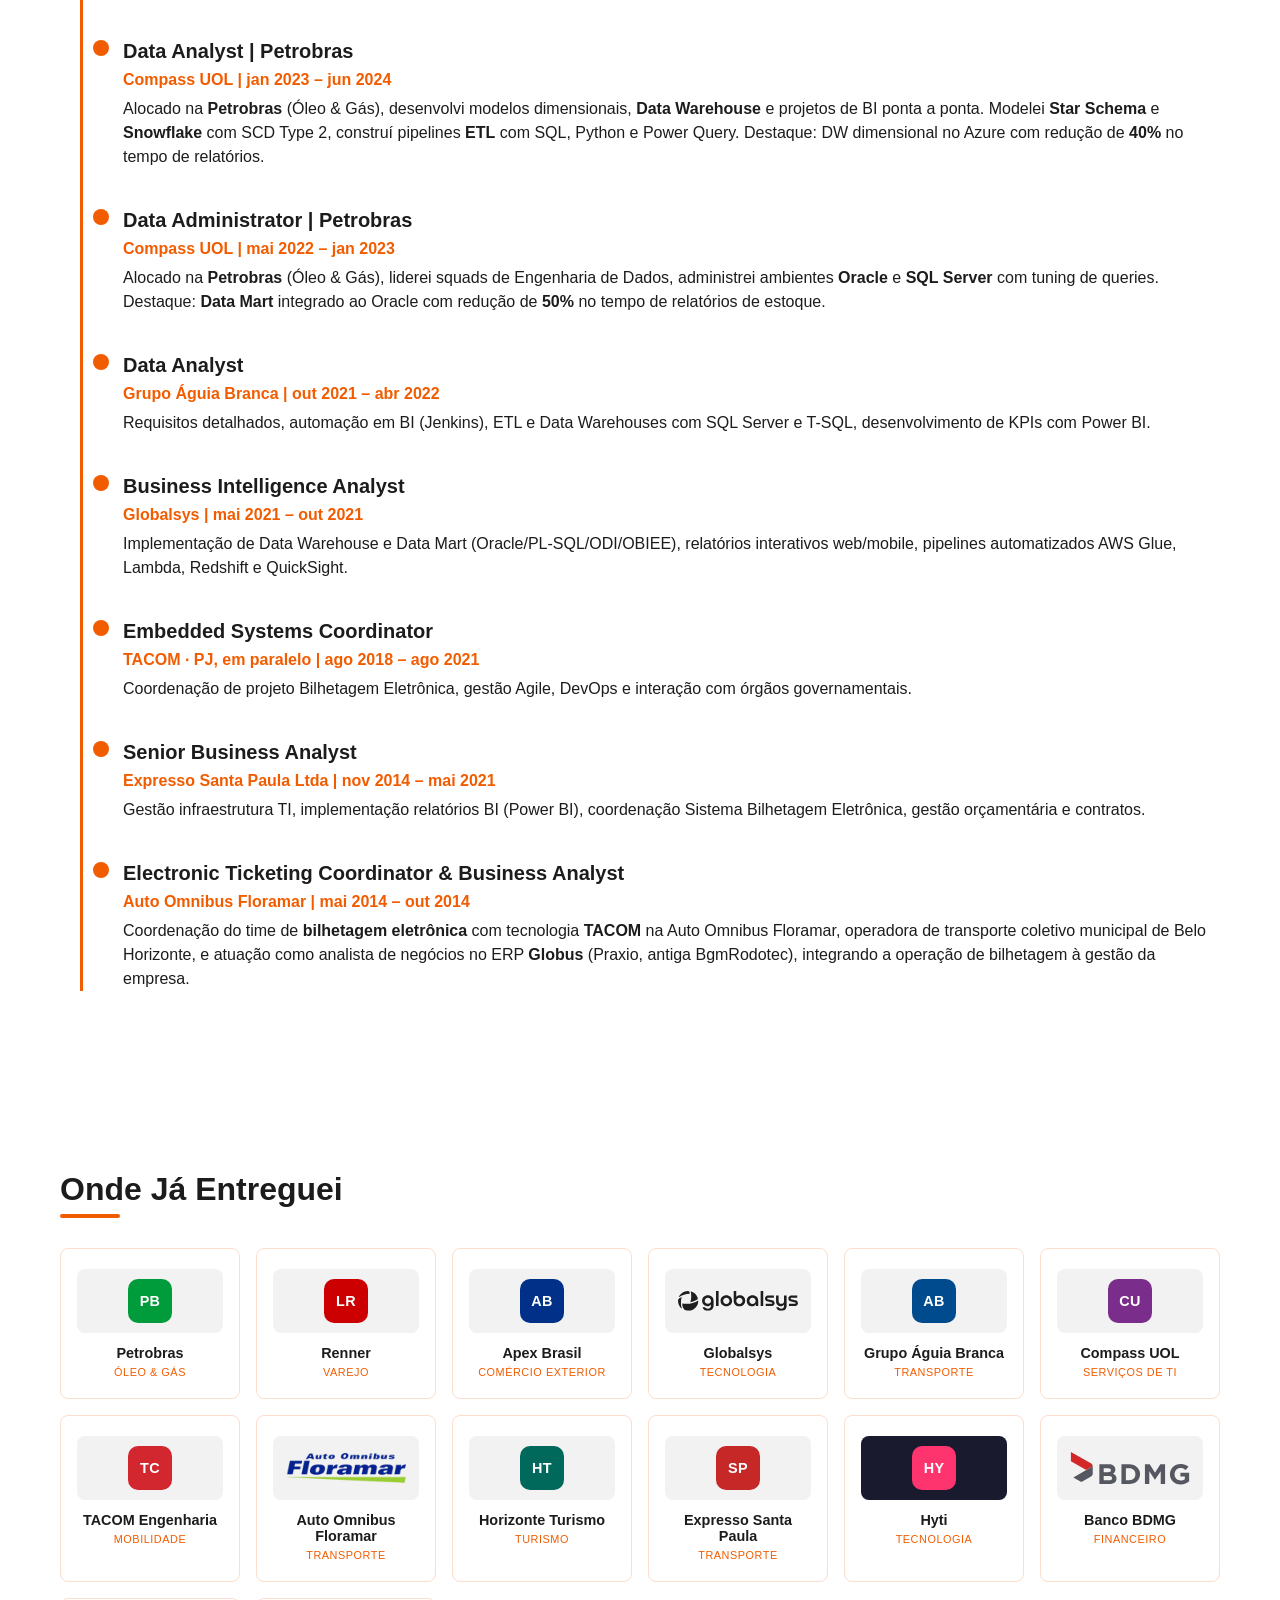
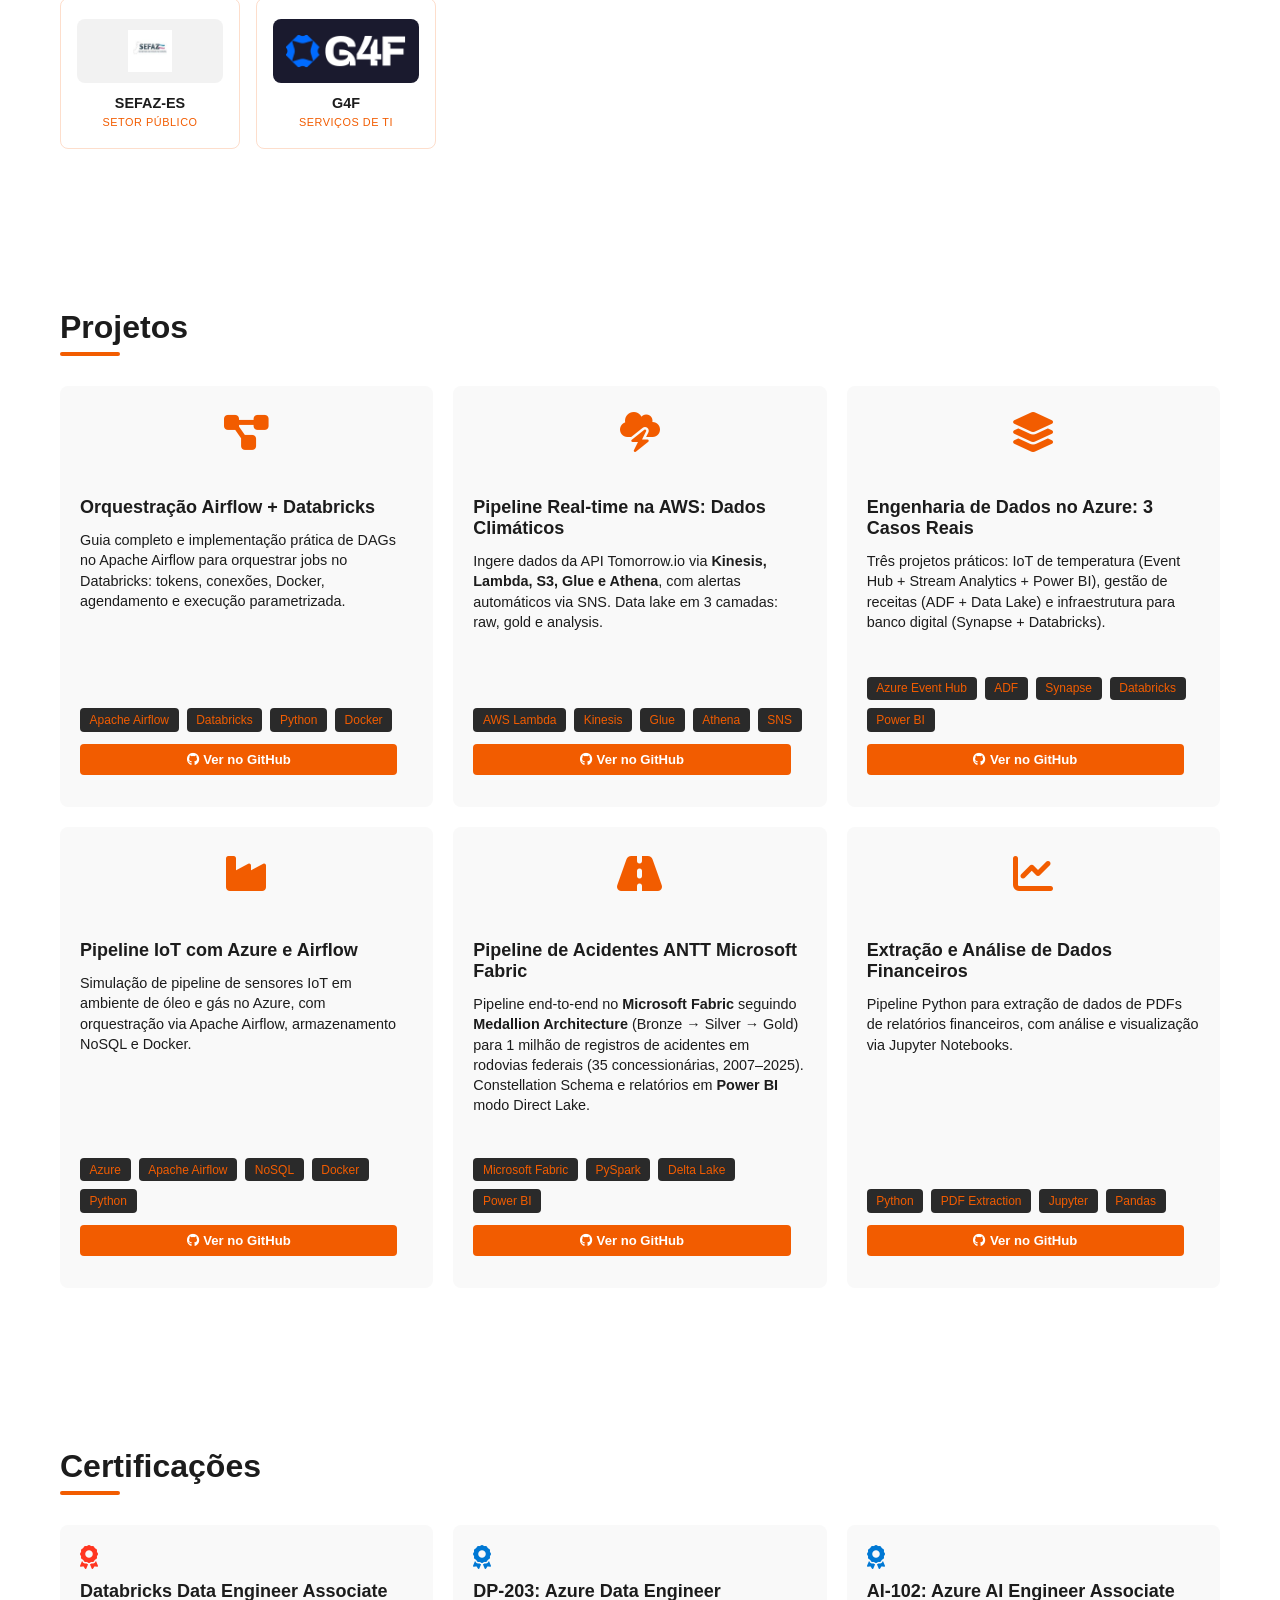
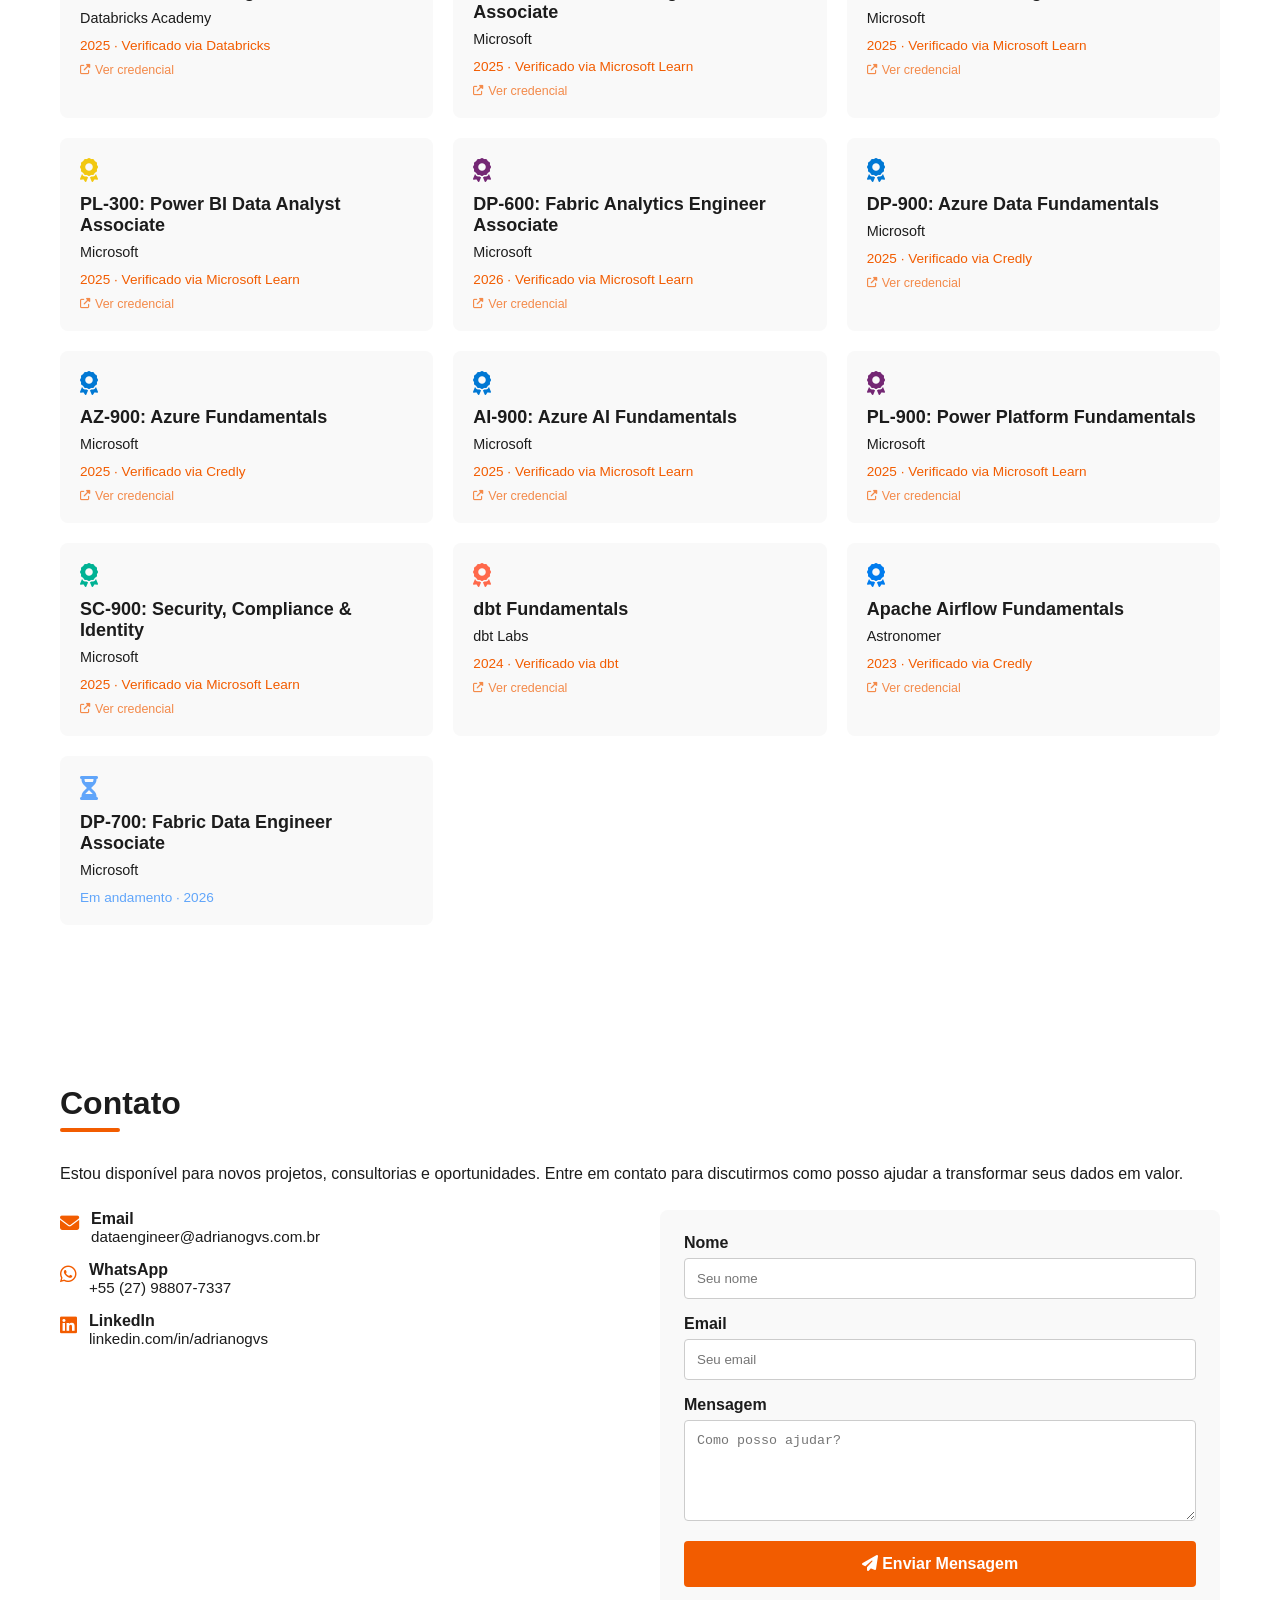
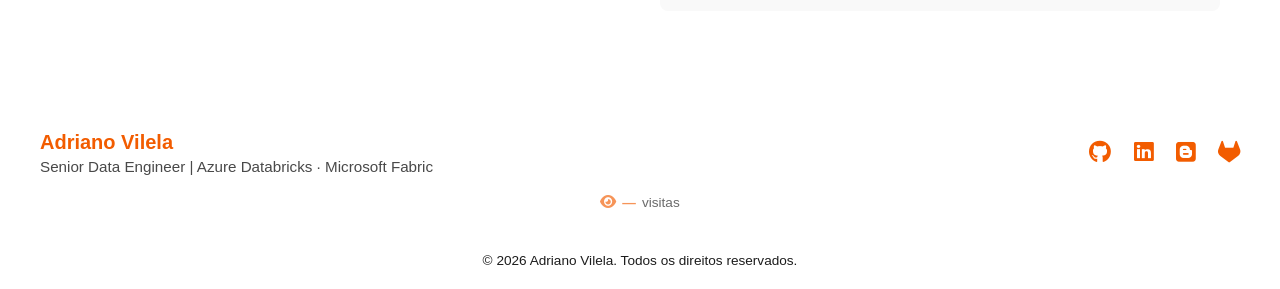
==== commit 5c35ed1c: "fix(fase-1): períodos de Santa Paula e Águia Branca; Horizonte Turismo como PJ em paralelo" ====
--- a/index.html
+++ b/index.html
@@ -406,7 +406,7 @@
             <div class="timeline-dot"></div>
             <div class="timeline-content">
               <h3 data-i18n="exp.horizonte.h3">Software Developer</h3>
-              <p class="empresa">Horizonte Turismo | <span class="exp-period" data-start="2025-02" data-end="2025-05">fev 2025 – mai 2025</span></p>
+              <p class="empresa">Horizonte Turismo · <span data-i18n="exp.pj">PJ, em paralelo</span> | <span class="exp-period" data-start="2025-02" data-end="2025-05">fev 2025 – mai 2025</span></p>
               <p data-i18n-html="exp.horizonte.desc">
                 Desenvolvimento do <strong>Sistema de Gestão de Viagens</strong> para a Horizonte Turismo, empresa de fretamento rodoviário em Belo Horizonte: cadastro de viagens, veículos e motoristas, controle de quilometragem e combustível (Diesel S10/S500), gestão de custos (pedágios, diárias e despesas extras) e dashboards analíticos. Stack: <strong>Python</strong>, <strong>Streamlit</strong>, <strong>SQLite</strong>, <strong>pandas</strong> e <strong>Altair</strong>.
               </p>
@@ -450,7 +450,7 @@
             <div class="timeline-dot"></div>
             <div class="timeline-content">
               <h3 data-i18n="exp.aguia.h3">Analista de Dados</h3>
-              <p class="empresa">Grupo Águia Branca | <span class="exp-period" data-start="2022-01" data-end="2022-04">jan 2022 – abr 2022</span></p>
+              <p class="empresa">Grupo Águia Branca | <span class="exp-period" data-start="2021-10" data-end="2022-04">out 2021 – abr 2022</span></p>
               <p data-i18n="exp.aguia.desc">
                 Requisitos detalhados, automação em BI (Jenkins), ETL e Data
                 Warehouses com SQL Server e T-SQL, desenvolvimento de KPIs com
@@ -475,24 +475,24 @@
           <div class="timeline-item">
             <div class="timeline-dot"></div>
             <div class="timeline-content">
-              <h3 data-i18n="exp.santa.h3">Analista de Negócios Sênior</h3>
-              <p class="empresa">Expresso Santa Paula Ltda | <span class="exp-period" data-start="2018-11" data-end="2021-05">nov 2018 – mai 2021</span></p>
-              <p data-i18n="exp.santa.desc">
-                Gestão infraestrutura TI, implementação relatórios BI (Power BI),
-                coordenação Sistema Bilhetagem Eletrônica, gestão orçamentária e
-                contratos.
-              </p>
-            </div>
-          </div>
-
-          <div class="timeline-item">
-            <div class="timeline-dot"></div>
-            <div class="timeline-content">
               <h3 data-i18n="exp.tacom.h3">Coordenador de Sistemas Embarcados</h3>
               <p class="empresa">TACOM · <span data-i18n="exp.pj">PJ, em paralelo</span> | <span class="exp-period" data-start="2018-08" data-end="2021-08">ago 2018 – ago 2021</span></p>
               <p data-i18n="exp.tacom.desc">
                 Coordenação de projeto Bilhetagem Eletrônica, gestão Agile,
                 DevOps e interação com órgãos governamentais.
+              </p>
+            </div>
+          </div>
+
+          <div class="timeline-item">
+            <div class="timeline-dot"></div>
+            <div class="timeline-content">
+              <h3 data-i18n="exp.santa.h3">Analista de Negócios Sênior</h3>
+              <p class="empresa">Expresso Santa Paula Ltda | <span class="exp-period" data-start="2014-11" data-end="2021-05">nov 2014 – mai 2021</span></p>
+              <p data-i18n="exp.santa.desc">
+                Gestão infraestrutura TI, implementação relatórios BI (Power BI),
+                coordenação Sistema Bilhetagem Eletrônica, gestão orçamentária e
+                contratos.
               </p>
             </div>
           </div>
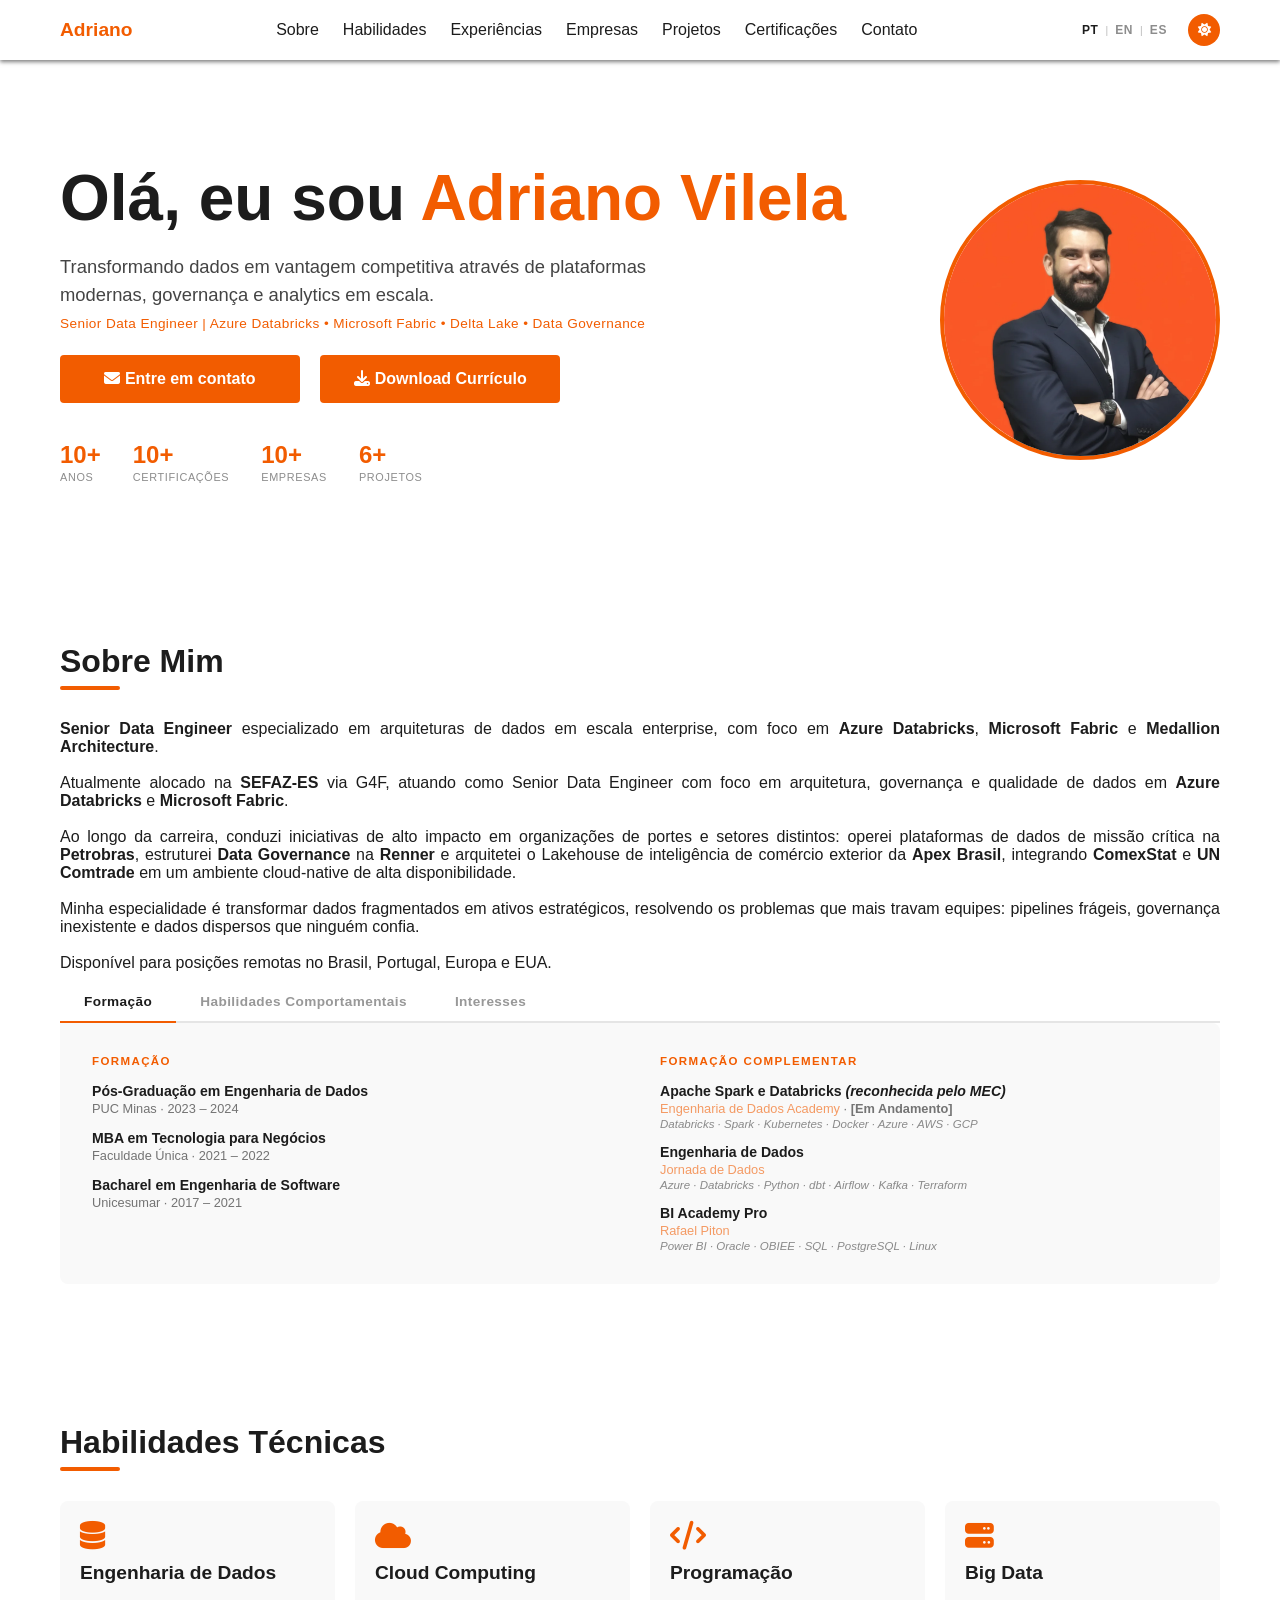
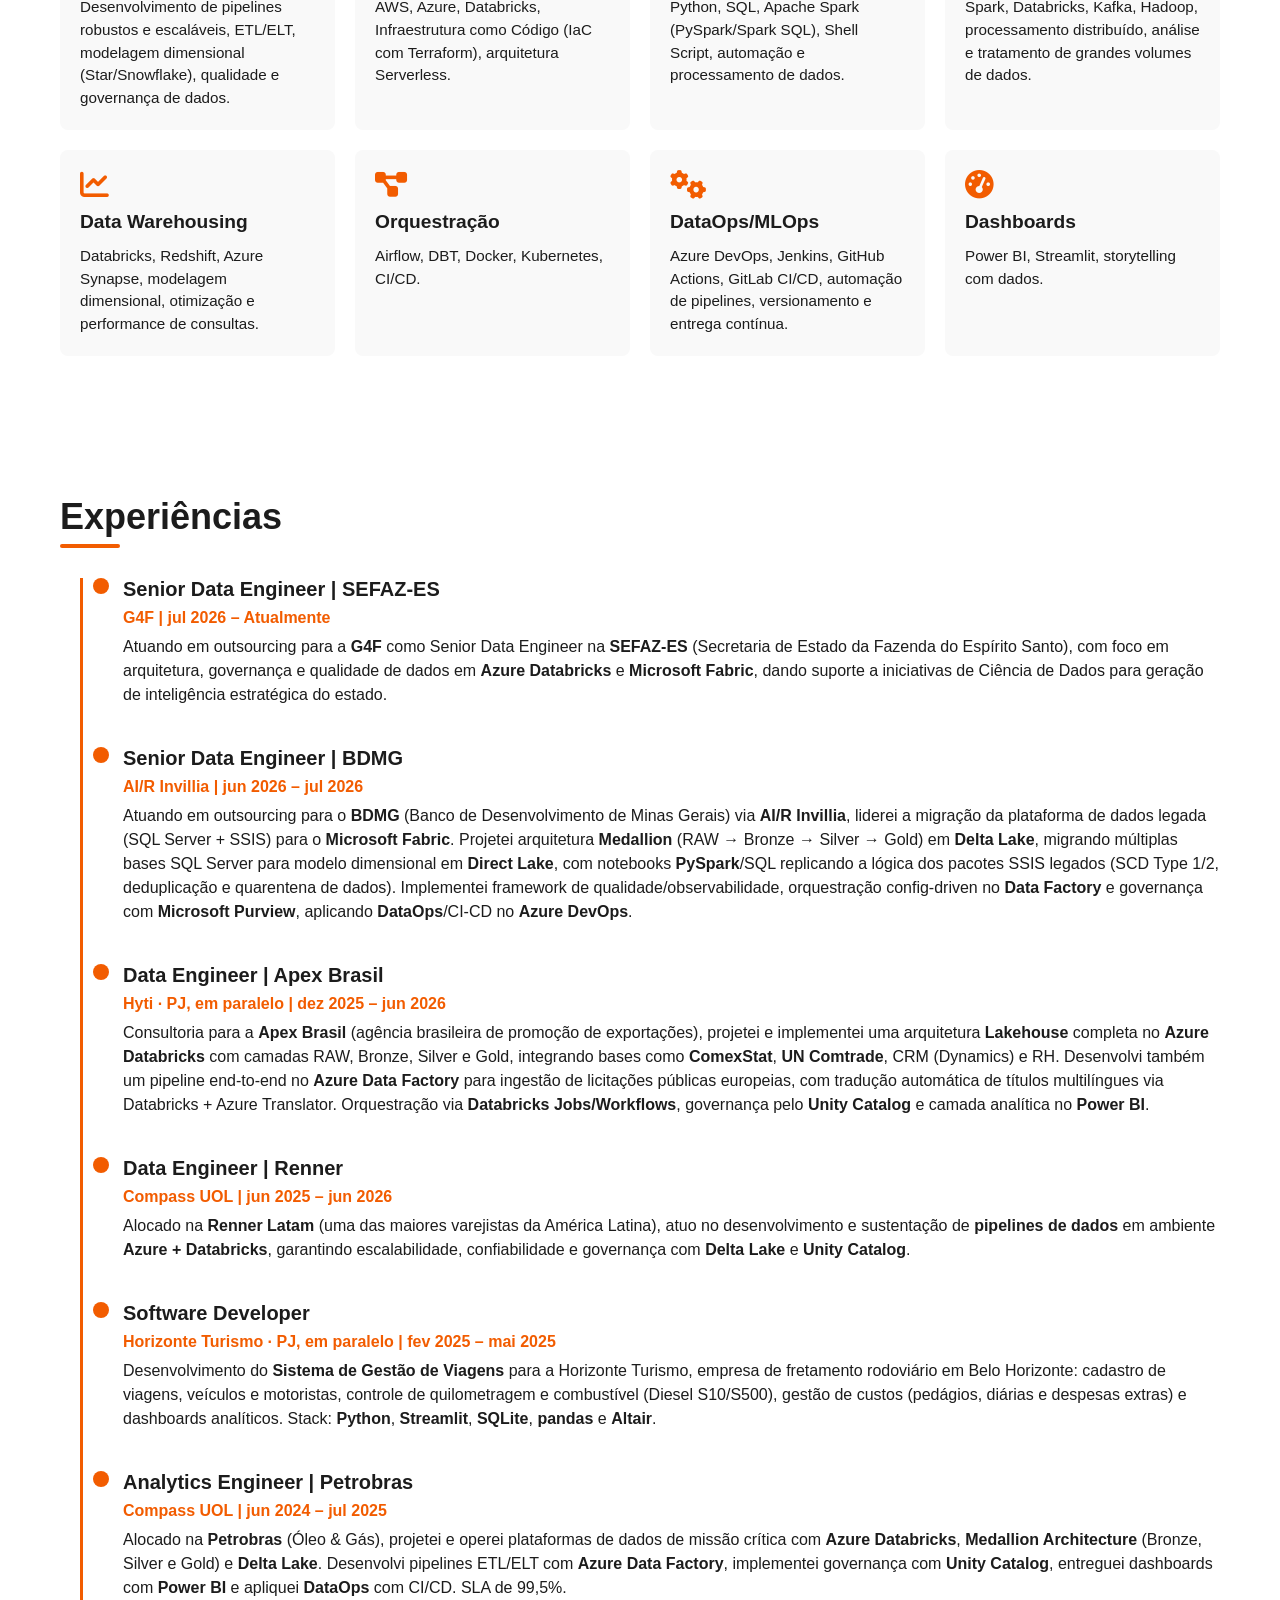
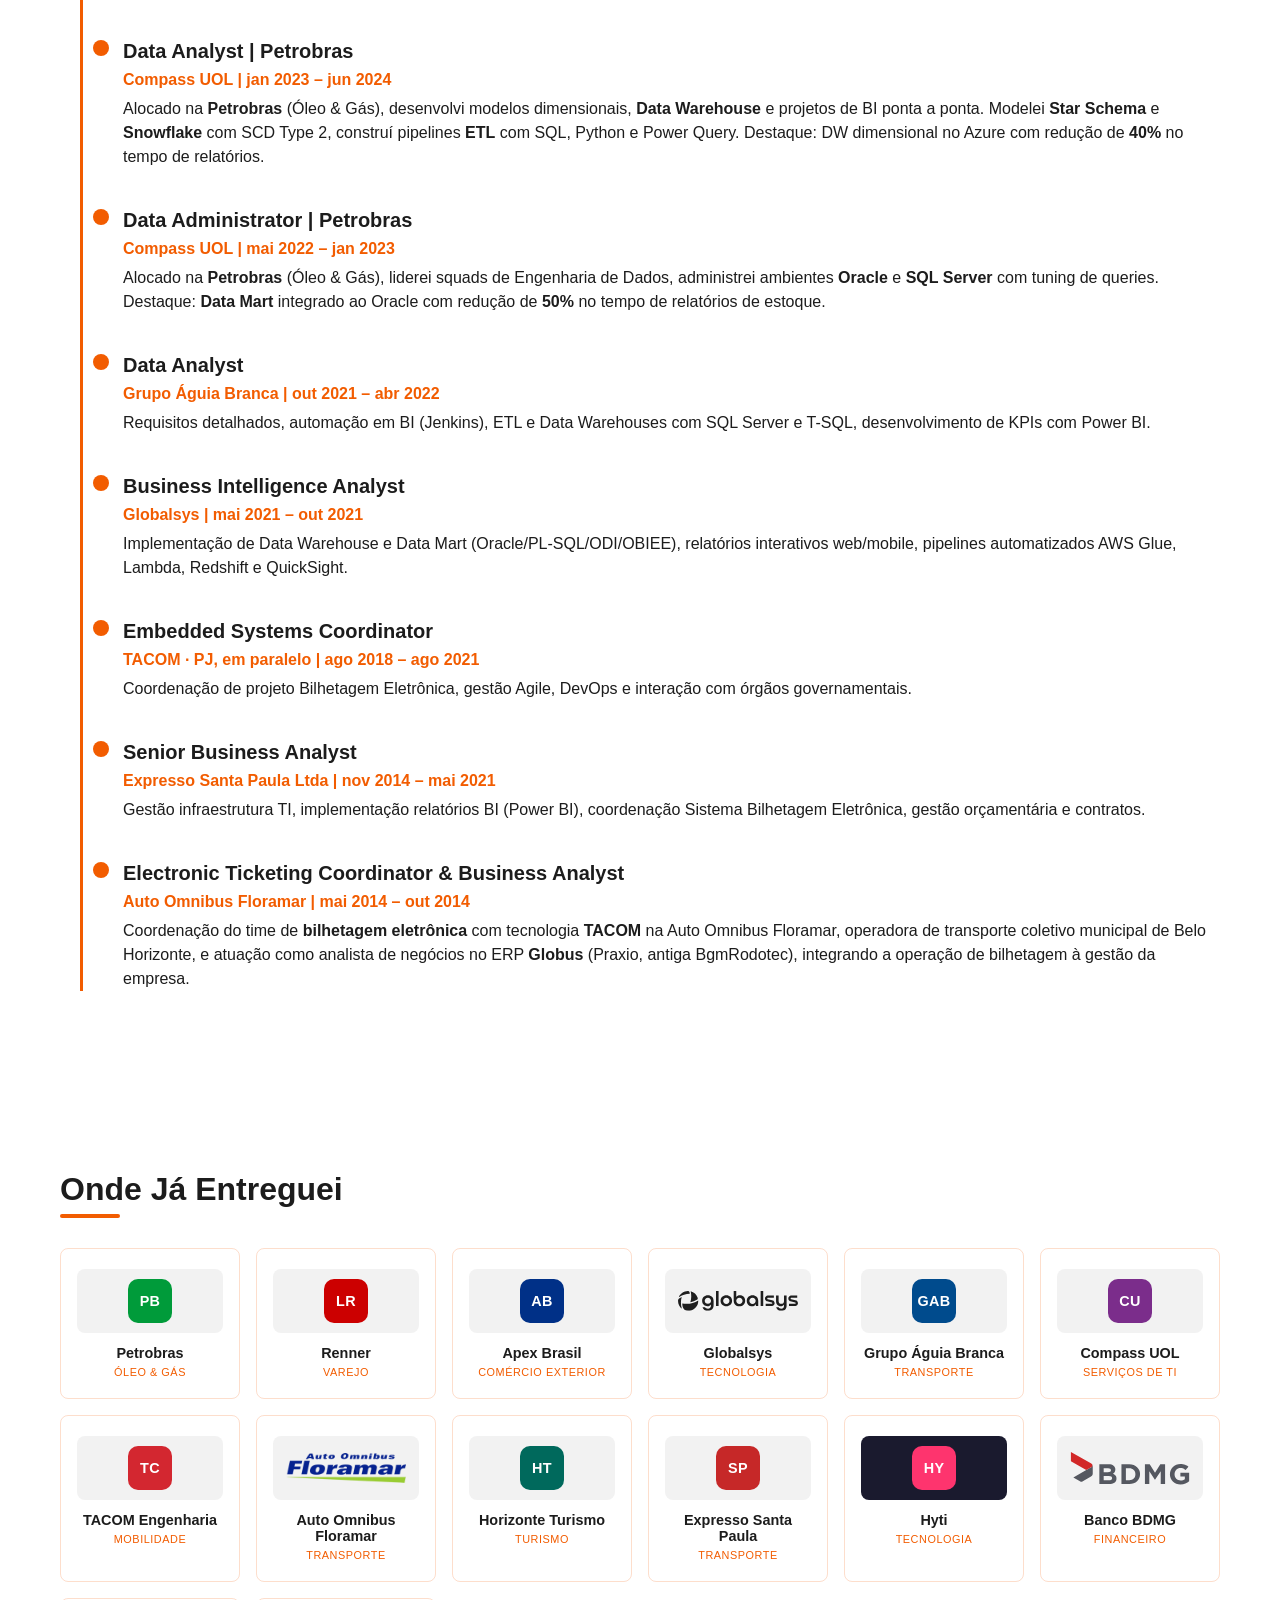
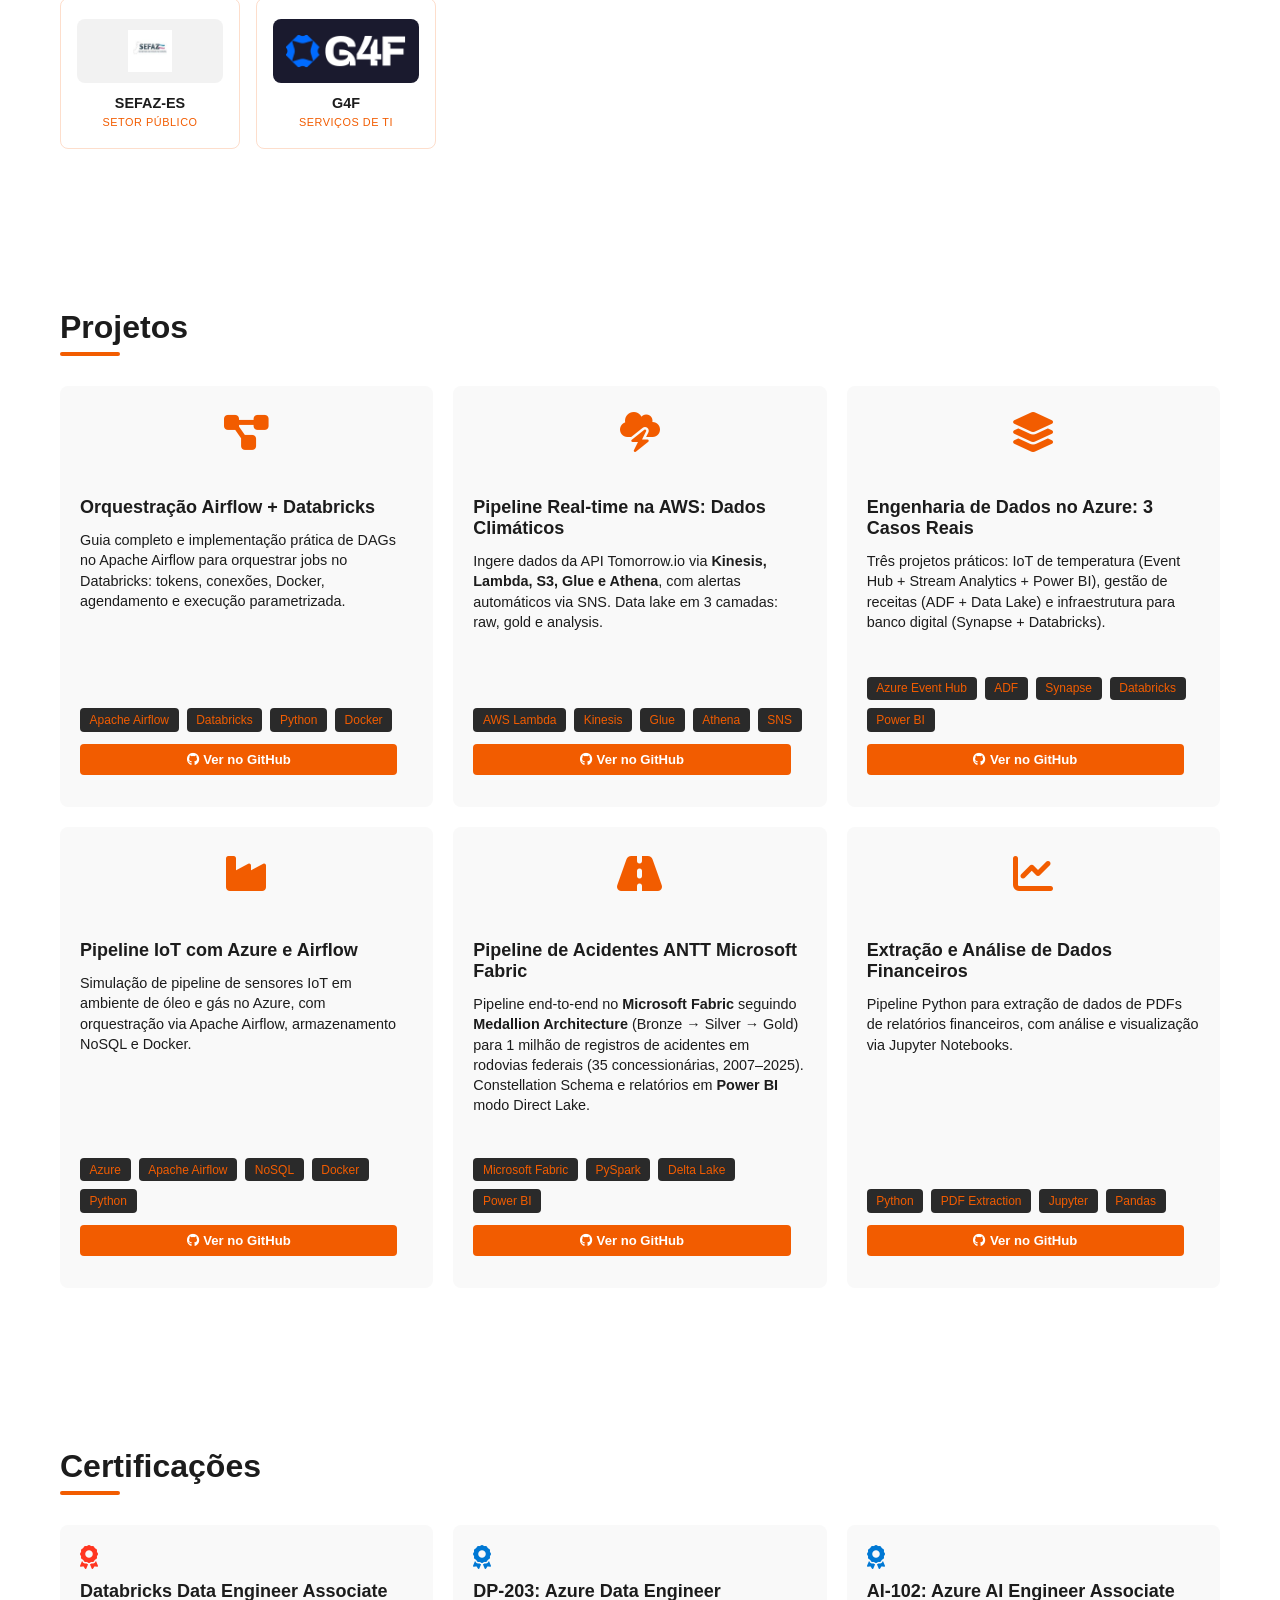
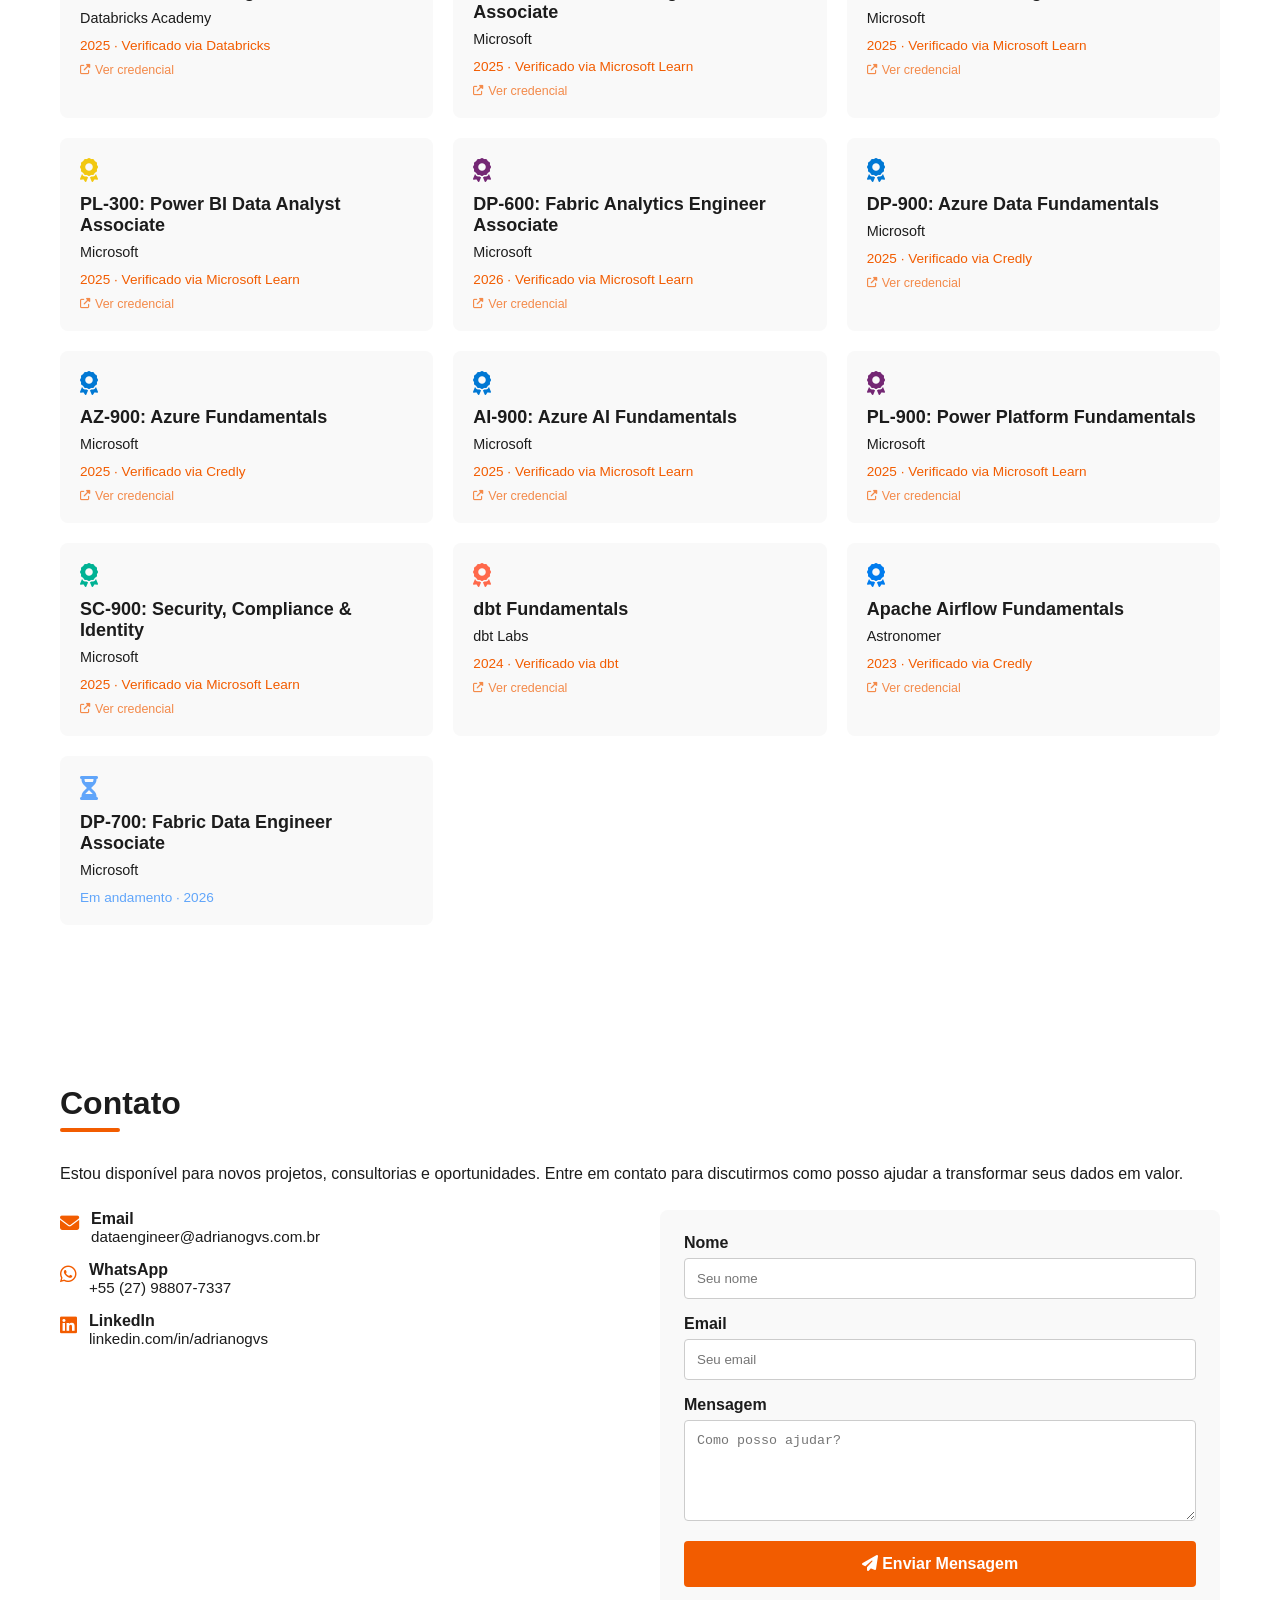
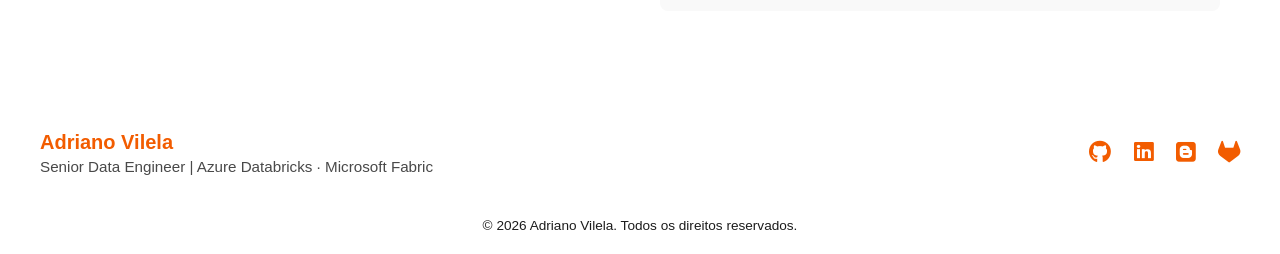
==== commit 19a49199: "fix(fase-2): correções técnicas, SEO e acessibilidade - Logos referenciados localmente + scripts/bai" ====
--- a/index.html
+++ b/index.html
@@ -11,13 +11,18 @@
     <meta property="og:description" content="Data Engineer com 10+ anos de experiência, com passagens por Petrobras, Renner e Apex Brasil. Especialista em Azure Databricks, Microsoft Fabric e Medallion Architecture." />
     <meta property="og:url" content="https://adrianogvs.com.br" />
     <meta property="og:type" content="website" />
-    <meta name="twitter:card" content="summary" />
+    <meta property="og:image" content="https://adrianogvs.com.br/assets/images/og-image.png" />
+    <meta property="og:image:width" content="1200" />
+    <meta property="og:image:height" content="630" />
+    <meta property="og:image:alt" content="Adriano Vilela, Senior Data Engineer" />
+    <meta property="og:locale" content="pt_BR" />
+    <meta name="twitter:card" content="summary_large_image" />
     <meta name="twitter:title" content="Adriano Vilela | Senior Data Engineer" />
+    <meta name="twitter:image" content="https://adrianogvs.com.br/assets/images/og-image.png" />
     <meta name="twitter:description" content="Data Engineer especializado em Azure Databricks, Microsoft Fabric e Lakehouse Architecture." />
     <link
       rel="stylesheet"
       href="https://cdnjs.cloudflare.com/ajax/libs/font-awesome/6.4.0/css/all.min.css"
-      integrity="sha512-..."
       crossorigin="anonymous"
       referrerpolicy="no-referrer"
     />
@@ -27,12 +32,12 @@
     <!-- SEÇÃO: HEADER E NAVEGAÇÃO -->
     <header>
       <div class="nav-container">
-        <div class="menu-toggle">
+        <button type="button" class="menu-toggle" aria-label="Abrir menu" data-i18n-aria="nav.menu" aria-expanded="false" aria-controls="menu">
           <span></span>
           <span></span>
           <span></span>
-        </div>
-        <div class="logo">Adriano</div>
+        </button>
+        <div class="logo" role="link" tabindex="0" aria-label="Voltar ao início">Adriano</div>
         <nav>
           <ul id="menu">
             <li><a href="#sobre" data-i18n="nav.sobre">Sobre</a></li>
@@ -123,7 +128,7 @@
             <i class="fas fa-envelope"></i> <span data-i18n="hero.btn.contato">Entre em contato</span>
           </a>
           <a
-            href="./assets/curriculo/Adriano Geraldo Vilela Da Silva.pdf"
+            href="./assets/curriculo/adriano-vilela-cv.pdf"
             class="btn"
           >
             <i class="fas fa-download"></i> <span data-i18n="hero.btn.cv">Download Currículo</span>
@@ -135,7 +140,10 @@
             <div class="hero-stat"><span class="hstat-n">6+</span><span class="hstat-l" data-i18n="hero.projetos">Projetos</span></div>
           </div>
         </div>
-        <img src="./assets/images/agvs.png" alt="Adriano Vilela" />
+        <picture>
+          <source srcset="./assets/images/agvs.webp" type="image/webp" />
+          <img src="./assets/images/agvs.png" alt="Foto de Adriano Vilela" width="1056" height="992" />
+        </picture>
       </section>
 
       <!-- SEÇÃO: SOBRE MIM -->
@@ -193,17 +201,17 @@
                 <ul class="itab-list">
                   <li>
                     <strong>Apache Spark e Databricks <em data-i18n="card.mec">(reconhecida pelo MEC)</em></strong>
-                    <span><a href="https://engenhariadadosacademy.com.br/" target="_blank">Engenharia de Dados Academy</a> · <b>[Em Andamento]</b></span>
+                    <span><a href="https://engenhariadadosacademy.com.br/" target="_blank" rel="noopener noreferrer">Engenharia de Dados Academy</a> · <b>[Em Andamento]</b></span>
                     <span class="itab-tags">Databricks · Spark · Kubernetes · Docker · Azure · AWS · GCP</span>
                   </li>
                   <li>
                     <strong>Engenharia de Dados</strong>
-                    <span><a href="https://suajornadadedados.com.br/" target="_blank">Jornada de Dados</a></span>
+                    <span><a href="https://suajornadadedados.com.br/" target="_blank" rel="noopener noreferrer">Jornada de Dados</a></span>
                     <span class="itab-tags">Azure · Databricks · Python · dbt · Airflow · Kafka · Terraform</span>
                   </li>
                   <li>
                     <strong>BI Academy Pro</strong>
-                    <span><a href="https://projetosreais.com.br/" target="_blank">Rafael Piton</a></span>
+                    <span><a href="https://projetosreais.com.br/" target="_blank" rel="noopener noreferrer">Rafael Piton</a></span>
                     <span class="itab-tags">Power BI · Oracle · OBIEE · SQL · PostgreSQL · Linux</span>
                   </li>
                 </ul>
@@ -517,30 +525,30 @@
         <div class="empresas-grid">
           <div class="empresa-card">
             <div class="empresa-logo-wrap">
-              <img src="https://upload.wikimedia.org/wikipedia/commons/thumb/c/cc/Petrobras_horizontal_logo.svg/250px-Petrobras_horizontal_logo.svg.png"
+              <img src="assets/images/empresas/petrobras.png"
                    alt="Petrobras" class="empresa-logo" loading="lazy"
                    onerror="this.style.display='none';this.nextElementSibling.style.display='flex'">
-              <div class="empresa-initials" style="display:none;background:#009B3A">PB</div>
+              <div class="empresa-initials" aria-hidden="true" style="display:none;background:#009B3A">PB</div>
             </div>
             <div class="empresa-nome">Petrobras</div>
             <div class="empresa-setor" data-i18n="setor.oleo">Óleo &amp; Gás</div>
           </div>
           <div class="empresa-card">
             <div class="empresa-logo-wrap">
-              <img src="https://upload.wikimedia.org/wikipedia/commons/thumb/d/d4/Logotipo_das_Lojas_Renner.svg/250px-Logotipo_das_Lojas_Renner.svg.png"
+              <img src="assets/images/empresas/renner.png"
                    alt="Lojas Renner" class="empresa-logo" loading="lazy"
                    onerror="this.style.display='none';this.nextElementSibling.style.display='flex'">
-              <div class="empresa-initials" style="display:none;background:#CC0000">LR</div>
+              <div class="empresa-initials" aria-hidden="true" style="display:none;background:#CC0000">LR</div>
             </div>
             <div class="empresa-nome">Renner</div>
             <div class="empresa-setor" data-i18n="setor.varejo">Varejo</div>
           </div>
           <div class="empresa-card">
             <div class="empresa-logo-wrap">
-              <img src="https://apexbrasil.com.br/content/dam/apexbrasil/icons/log-apex-header.png"
+              <img src="assets/images/empresas/apex-brasil.png"
                    alt="Apex Brasil" class="empresa-logo" loading="lazy"
                    onerror="this.style.display='none';this.nextElementSibling.style.display='flex'">
-              <div class="empresa-initials" style="display:none;background:#003087">AB</div>
+              <div class="empresa-initials" aria-hidden="true" style="display:none;background:#003087">AB</div>
             </div>
             <div class="empresa-nome">Apex Brasil</div>
             <div class="empresa-setor" data-i18n="setor.comercio">Comércio Exterior</div>
@@ -550,37 +558,37 @@
               <img src="assets/images/empresas/globalsys.svg"
                    alt="Globalsys" class="empresa-logo" loading="lazy"
                    onerror="this.style.display='none';this.nextElementSibling.style.display='flex'">
-              <div class="empresa-initials" style="display:none;background:#005EB8">GS</div>
+              <div class="empresa-initials" aria-hidden="true" style="display:none;background:#005EB8">GS</div>
             </div>
             <div class="empresa-nome">Globalsys</div>
             <div class="empresa-setor" data-i18n="setor.ti">Tecnologia</div>
           </div>
           <div class="empresa-card">
             <div class="empresa-logo-wrap">
-              <img src="https://upload.wikimedia.org/wikipedia/commons/thumb/a/af/Logo_Grupo_%C3%81guia_Branca.jpg/250px-Logo_Grupo_%C3%81guia_Branca.jpg"
+              <img src="assets/images/empresas/aguia-branca.jpg"
                    alt="Grupo Águia Branca" class="empresa-logo" loading="lazy"
                    onerror="this.style.display='none';this.nextElementSibling.style.display='flex'">
-              <div class="empresa-initials" style="display:none;background:#004B8D">AB</div>
+              <div class="empresa-initials" aria-hidden="true" style="display:none;background:#004B8D">GAB</div>
             </div>
             <div class="empresa-nome">Grupo Águia Branca</div>
             <div class="empresa-setor" data-i18n="setor.transp">Transporte</div>
           </div>
           <div class="empresa-card">
             <div class="empresa-logo-wrap">
-              <img src="https://upload.wikimedia.org/wikipedia/commons/thumb/f/f3/LogoCompasso-positivo.png/250px-LogoCompasso-positivo.png"
+              <img src="assets/images/empresas/compass-uol.png"
                    alt="Compass UOL" class="empresa-logo" loading="lazy"
                    onerror="this.style.display='none';this.nextElementSibling.style.display='flex'">
-              <div class="empresa-initials" style="display:none;background:#7B2D8B">CU</div>
+              <div class="empresa-initials" aria-hidden="true" style="display:none;background:#7B2D8B">CU</div>
             </div>
             <div class="empresa-nome">Compass UOL</div>
             <div class="empresa-setor" data-i18n="setor.serv_ti">Serviços de TI</div>
           </div>
           <div class="empresa-card">
             <div class="empresa-logo-wrap">
-              <img src="https://www.tacom.com.br/app/images/tacom.svg"
+              <img src="assets/images/empresas/tacom.svg"
                    alt="TACOM Engenharia" class="empresa-logo" loading="lazy"
                    onerror="this.style.display='none';this.nextElementSibling.style.display='flex'">
-              <div class="empresa-initials" style="display:none;background:#D32730">TC</div>
+              <div class="empresa-initials" aria-hidden="true" style="display:none;background:#D32730">TC</div>
             </div>
             <div class="empresa-nome">TACOM Engenharia</div>
             <div class="empresa-setor" data-i18n="setor.mob">Mobilidade</div>
@@ -590,37 +598,37 @@
               <img src="assets/images/empresas/floramar.png"
                    alt="Auto Omnibus Floramar" class="empresa-logo" loading="lazy"
                    onerror="this.style.display='none';this.nextElementSibling.style.display='flex'">
-              <div class="empresa-initials" style="display:none;background:#E65100">AF</div>
+              <div class="empresa-initials" aria-hidden="true" style="display:none;background:#E65100">AF</div>
             </div>
             <div class="empresa-nome">Auto Omnibus Floramar</div>
             <div class="empresa-setor" data-i18n="setor.transp">Transporte</div>
           </div>
           <div class="empresa-card">
             <div class="empresa-logo-wrap">
-              <img src="https://www.abavmg.com.br/assets/img/associados/logos/1237.jpg"
+              <img src="assets/images/empresas/horizonte-turismo.jpg"
                    alt="Horizonte Turismo" class="empresa-logo" loading="lazy"
                    onerror="this.style.display='none';this.nextElementSibling.style.display='flex'">
-              <div class="empresa-initials" style="display:none;background:#00695C">HT</div>
+              <div class="empresa-initials" aria-hidden="true" style="display:none;background:#00695C">HT</div>
             </div>
             <div class="empresa-nome">Horizonte Turismo</div>
             <div class="empresa-setor" data-i18n="setor.turismo">Turismo</div>
           </div>
           <div class="empresa-card">
             <div class="empresa-logo-wrap">
-              <img src="https://storage.googleapis.com/ecdt-logos/02875301000194/expresso_santa_paula_ltda_02875301.webp"
+              <img src="assets/images/empresas/expresso-santa-paula.webp"
                    alt="Expresso Santa Paula" class="empresa-logo" loading="lazy"
                    onerror="this.style.display='none';this.nextElementSibling.style.display='flex'">
-              <div class="empresa-initials" style="display:none;background:#C62828">SP</div>
+              <div class="empresa-initials" aria-hidden="true" style="display:none;background:#C62828">SP</div>
             </div>
             <div class="empresa-nome">Expresso Santa Paula</div>
             <div class="empresa-setor" data-i18n="setor.transp">Transporte</div>
           </div>
           <div class="empresa-card">
             <div class="empresa-logo-wrap empresa-logo-wrap--dark">
-              <img src="https://hyti.com.br/assets/hyti-logo-branca-MvKbK_Rf.svg"
+              <img src="assets/images/empresas/hyti.svg"
                    alt="Hyti" class="empresa-logo" loading="lazy"
                    onerror="this.style.display='none';this.nextElementSibling.style.display='flex'">
-              <div class="empresa-initials" style="display:none;background:#FE346E">HY</div>
+              <div class="empresa-initials" aria-hidden="true" style="display:none;background:#FE346E">HY</div>
             </div>
             <div class="empresa-nome">Hyti</div>
             <div class="empresa-setor" data-i18n="setor.ti">Tecnologia</div>
@@ -630,7 +638,7 @@
               <img src="assets/images/empresas/bdmg.svg"
                    alt="Banco BDMG" class="empresa-logo" loading="lazy"
                    onerror="this.style.display='none';this.nextElementSibling.style.display='flex'">
-              <div class="empresa-initials" style="display:none;background:#D22828">BD</div>
+              <div class="empresa-initials" aria-hidden="true" style="display:none;background:#D22828">BD</div>
             </div>
             <div class="empresa-nome">Banco BDMG</div>
             <div class="empresa-setor" data-i18n="setor.financas">Financeiro</div>
@@ -640,7 +648,7 @@
               <img src="assets/images/empresas/sefaz-es.jpg"
                    alt="SEFAZ-ES" class="empresa-logo" loading="lazy"
                    onerror="this.style.display='none';this.nextElementSibling.style.display='flex'">
-              <div class="empresa-initials" style="display:none;background:#1A237E">SF</div>
+              <div class="empresa-initials" aria-hidden="true" style="display:none;background:#1A237E">SF</div>
             </div>
             <div class="empresa-nome">SEFAZ-ES</div>
             <div class="empresa-setor" data-i18n="setor.publico">Setor Público</div>
@@ -650,7 +658,7 @@
               <img src="assets/images/empresas/g4f.png"
                    alt="G4F" class="empresa-logo" loading="lazy"
                    onerror="this.style.display='none';this.nextElementSibling.style.display='flex'">
-              <div class="empresa-initials" style="display:none;background:#37474F">G4</div>
+              <div class="empresa-initials" aria-hidden="true" style="display:none;background:#37474F">G4</div>
             </div>
             <div class="empresa-nome">G4F</div>
             <div class="empresa-setor" data-i18n="setor.serv_ti">Serviços de TI</div>
@@ -679,7 +687,7 @@
                 <span>Python</span>
                 <span>Docker</span>
               </div>
-              <a href="https://github.com/Adrianogvs/airflow-databricks-orchestration" target="_blank" class="btn btn-sm">
+              <a href="https://github.com/Adrianogvs/airflow-databricks-orchestration" target="_blank" rel="noopener noreferrer" class="btn btn-sm">
                 <i class="fab fa-github"></i> <span data-i18n="proj.github">Ver no GitHub</span>
               </a>
             </div>
@@ -702,7 +710,7 @@
                 <span>Athena</span>
                 <span>SNS</span>
               </div>
-              <a href="https://github.com/Adrianogvs/aws-weather-realtime-etl" target="_blank" class="btn btn-sm">
+              <a href="https://github.com/Adrianogvs/aws-weather-realtime-etl" target="_blank" rel="noopener noreferrer" class="btn btn-sm">
                 <i class="fab fa-github"></i> <span data-i18n="proj.github">Ver no GitHub</span>
               </a>
             </div>
@@ -725,7 +733,7 @@
                 <span>Databricks</span>
                 <span>Power BI</span>
               </div>
-              <a href="https://github.com/Adrianogvs/002_Engenharia_de_Dados_Azure" target="_blank" class="btn btn-sm">
+              <a href="https://github.com/Adrianogvs/002_Engenharia_de_Dados_Azure" target="_blank" rel="noopener noreferrer" class="btn btn-sm">
                 <i class="fab fa-github"></i> <span data-i18n="proj.github">Ver no GitHub</span>
               </a>
             </div>
@@ -748,7 +756,7 @@
                 <span>Docker</span>
                 <span>Python</span>
               </div>
-              <a href="https://github.com/Adrianogvs/projeto-nosql-iot-azure" target="_blank" class="btn btn-sm">
+              <a href="https://github.com/Adrianogvs/projeto-nosql-iot-azure" target="_blank" rel="noopener noreferrer" class="btn btn-sm">
                 <i class="fab fa-github"></i> <span data-i18n="proj.github">Ver no GitHub</span>
               </a>
             </div>
@@ -770,7 +778,7 @@
                 <span>Delta Lake</span>
                 <span>Power BI</span>
               </div>
-              <a href="https://github.com/Adrianogvs/projeto_fabric_antt" target="_blank" class="btn btn-sm">
+              <a href="https://github.com/Adrianogvs/projeto_fabric_antt" target="_blank" rel="noopener noreferrer" class="btn btn-sm">
                 <i class="fab fa-github"></i> <span data-i18n="proj.github">Ver no GitHub</span>
               </a>
             </div>
@@ -792,7 +800,7 @@
                 <span>Jupyter</span>
                 <span>Pandas</span>
               </div>
-              <a href="https://github.com/Adrianogvs/007_CM_Capital" target="_blank" class="btn btn-sm">
+              <a href="https://github.com/Adrianogvs/007_CM_Capital" target="_blank" rel="noopener noreferrer" class="btn btn-sm">
                 <i class="fab fa-github"></i> <span data-i18n="proj.github">Ver no GitHub</span>
               </a>
             </div>
@@ -922,7 +930,7 @@
               <i class="fab fa-whatsapp"></i>
               <div>
                 <h4>WhatsApp</h4>
-                <a href="https://wa.me/5527988077337" target="_blank"
+                <a href="https://wa.me/5527988077337" target="_blank" rel="noopener noreferrer"
                   >+55 (27) 98807-7337</a
                 >
               </div>
@@ -931,7 +939,7 @@
               <i class="fab fa-linkedin"></i>
               <div>
                 <h4>LinkedIn</h4>
-                <a href="https://linkedin.com/in/adrianogvs" target="_blank"
+                <a href="https://linkedin.com/in/adrianogvs" target="_blank" rel="noopener noreferrer"
                   >linkedin.com/in/adrianogvs</a
                 >
               </div>
@@ -941,8 +949,9 @@
             <div class="form-card">
               <form action="https://formsubmit.co/dataengineer@adrianogvs.com.br" method="POST">
                 <input type="hidden" name="_subject" value="Novo contato pelo portfolio | adrianogvs.com.br" />
-                <input type="hidden" name="_captcha" value="false" />
-                <input type="hidden" name="_next" value="https://adrianogvs.com.br" />
+                <input type="hidden" name="_captcha" value="true" />
+                <input type="text" name="_honey" style="display:none" tabindex="-1" autocomplete="off" aria-hidden="true" />
+                <input type="hidden" name="_next" value="https://adrianogvs.com.br/?enviado=1#contato" />
                 <input type="hidden" name="_template" value="table" />
                 <label for="nome" data-i18n="form.nome">Nome</label>
                 <input id="nome" name="nome" type="text" placeholder="Seu nome" data-i18n-ph="form.nome.ph" required />
@@ -954,6 +963,7 @@
                   <i class="fas fa-paper-plane"></i> <span data-i18n="form.submit">Enviar Mensagem</span>
                 </button>
               </form>
+              <p class="form-success" role="status" data-i18n="form.success" hidden>Mensagem enviada! Retorno em breve.</p>
             </div>
           </div>
         </div>
@@ -968,24 +978,19 @@
       <span>Senior Data Engineer | Azure Databricks · Microsoft Fabric</span>
     </div>
     <div class="footer-socials">
-      <a href="https://github.com/Adrianogvs" target="_blank" aria-label="GitHub">
+      <a href="https://github.com/Adrianogvs" target="_blank" rel="noopener noreferrer" aria-label="GitHub">
         <i class="fab fa-github"></i>
       </a>
-      <a href="https://www.linkedin.com/in/adrianogvs/" target="_blank" aria-label="LinkedIn">
+      <a href="https://www.linkedin.com/in/adrianogvs/" target="_blank" rel="noopener noreferrer" aria-label="LinkedIn">
         <i class="fab fa-linkedin"></i>
       </a>
-      <a href="https://adrianogvs.blogspot.com/" target="_blank" aria-label="Blogspot">
+      <a href="https://adrianogvs.blogspot.com/" target="_blank" rel="noopener noreferrer" aria-label="Blogspot">
         <i class="fab fa-blogger"></i>
       </a>
-      <a href="https://gitlab.com/Adriano.gvs" target="_blank" aria-label="GitLab">
+      <a href="https://gitlab.com/Adriano.gvs" target="_blank" rel="noopener noreferrer" aria-label="GitLab">
         <i class="fab fa-gitlab"></i>
       </a>
     </div>
-  </div>
-  <div class="footer-counter">
-    <i class="fas fa-eye"></i>
-    <span id="visit-count">—</span>
-    <span data-i18n="footer.visits">visitas</span>
   </div>
   <div class="footer-copy">
     <small data-i18n="footer.copy">&copy; 2026 Adriano Vilela. Todos os direitos reservados.</small>
--- a/css/styles.css
+++ b/css/styles.css
@@ -127,6 +127,9 @@
    ============================ */
 .menu-toggle {
   display: none;
+  background: none;
+  border: 0;
+  padding: 0;
   flex-direction: column;
   justify-content: space-between;
   width: 24px;
@@ -1391,32 +1394,6 @@
   color: var(--accent);
 }
 
-/* === CONTADOR DE VISITAS === */
-.footer-counter {
-  text-align: center;
-  margin-top: 20px;
-  font-size: 0.85rem;
-  opacity: 0.65;
-  display: flex;
-  align-items: center;
-  justify-content: center;
-  gap: 6px;
-  color: var(--text-light);
-}
-
-.footer-counter i {
-  color: var(--accent);
-  font-size: 0.9rem;
-}
-
-#visit-count {
-  font-weight: 600;
-  color: var(--accent);
-}
-
-body.light .footer-counter {
-  color: var(--text-dark);
-}
 
 /* === COPYRIGHT ABAIXO === */
 .footer-copy {
@@ -1676,3 +1653,29 @@
 body.light .card p a {
   color: var(--text-dark) !important;   /* var(--text-dark) já é #1c1c1c por padrão */
 }
+
+/* ================================
+   ACESSIBILIDADE
+   ================================ */
+:focus-visible {
+  outline: 2px solid var(--accent);
+  outline-offset: 3px;
+  border-radius: 4px;
+}
+
+.form-success {
+  margin-top: 12px;
+  padding: 10px 14px;
+  border-left: 3px solid var(--accent);
+  font-size: 0.95rem;
+}
+
+@media (prefers-reduced-motion: reduce) {
+  :root { scroll-behavior: auto; }
+  *, *::before, *::after {
+    animation-duration: 0.01ms !important;
+    animation-iteration-count: 1 !important;
+    transition-duration: 0.01ms !important;
+  }
+  #cursor-glow { display: none; }
+}
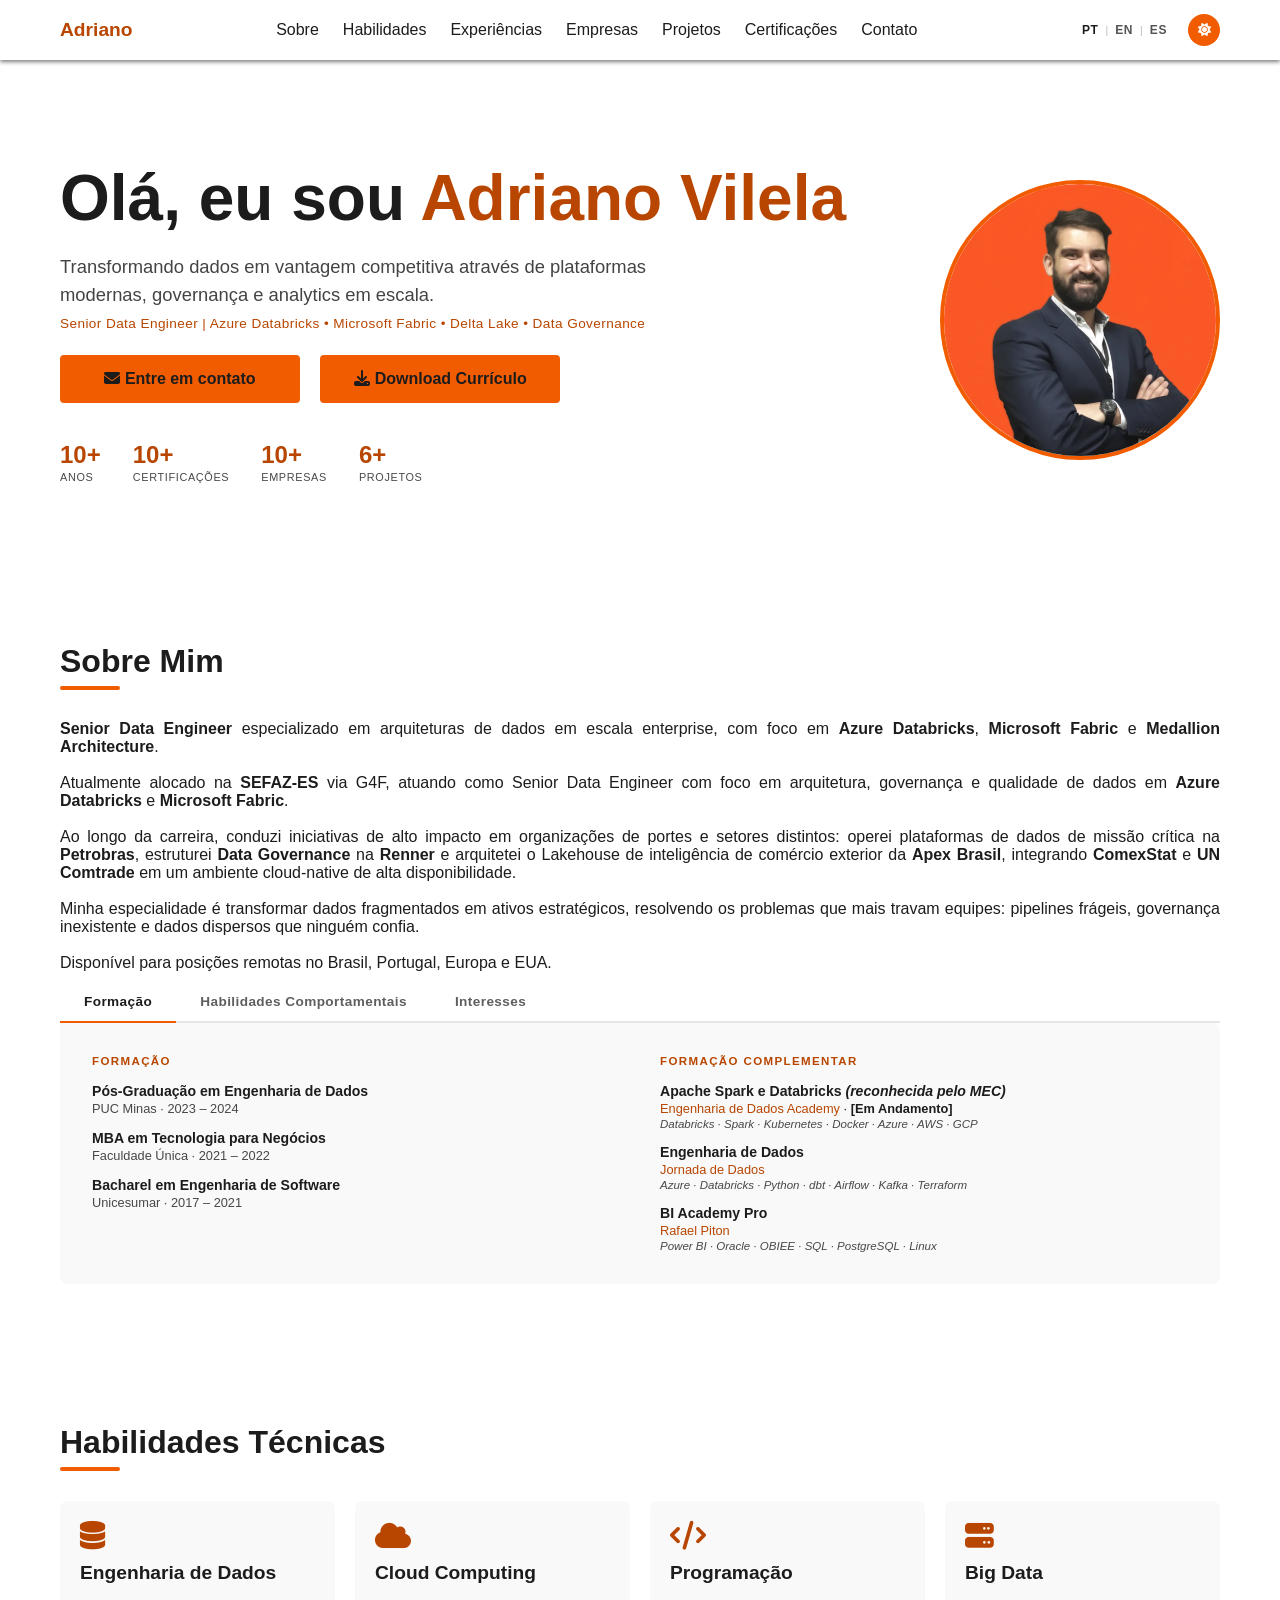
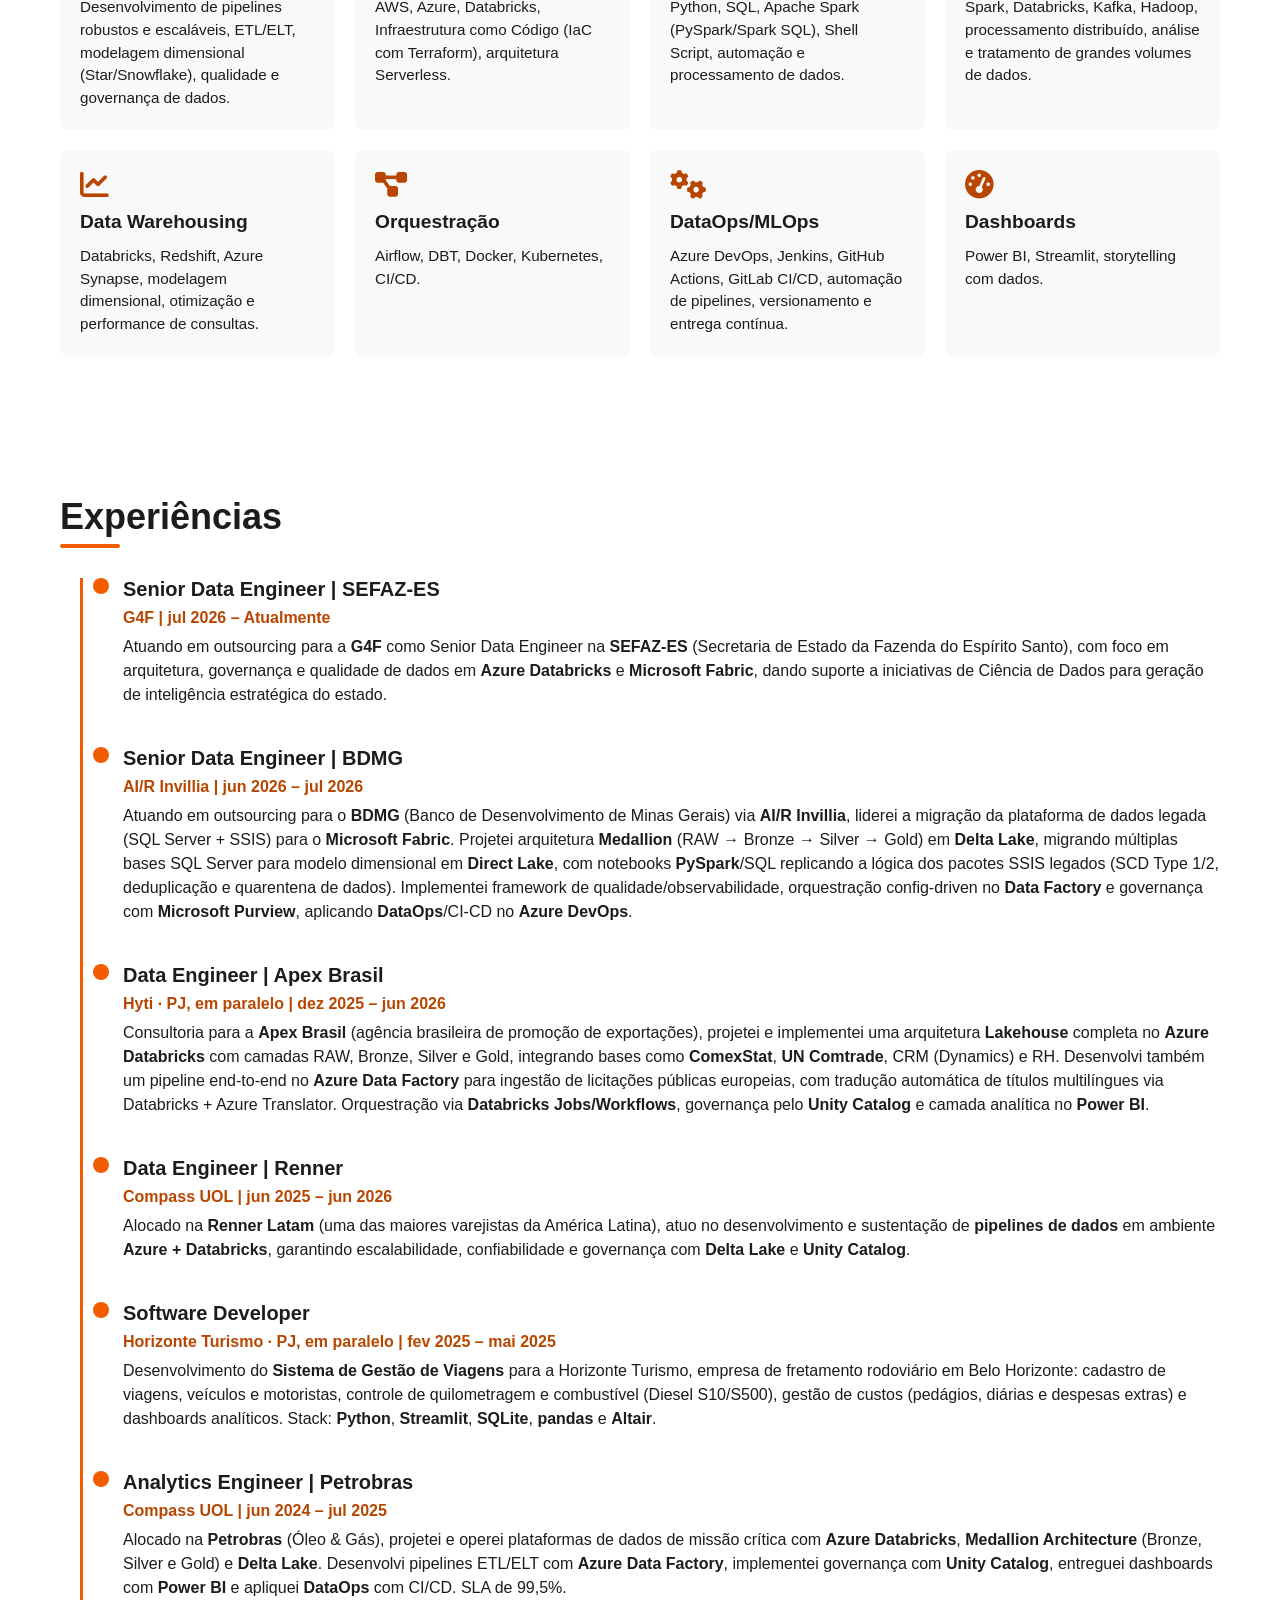
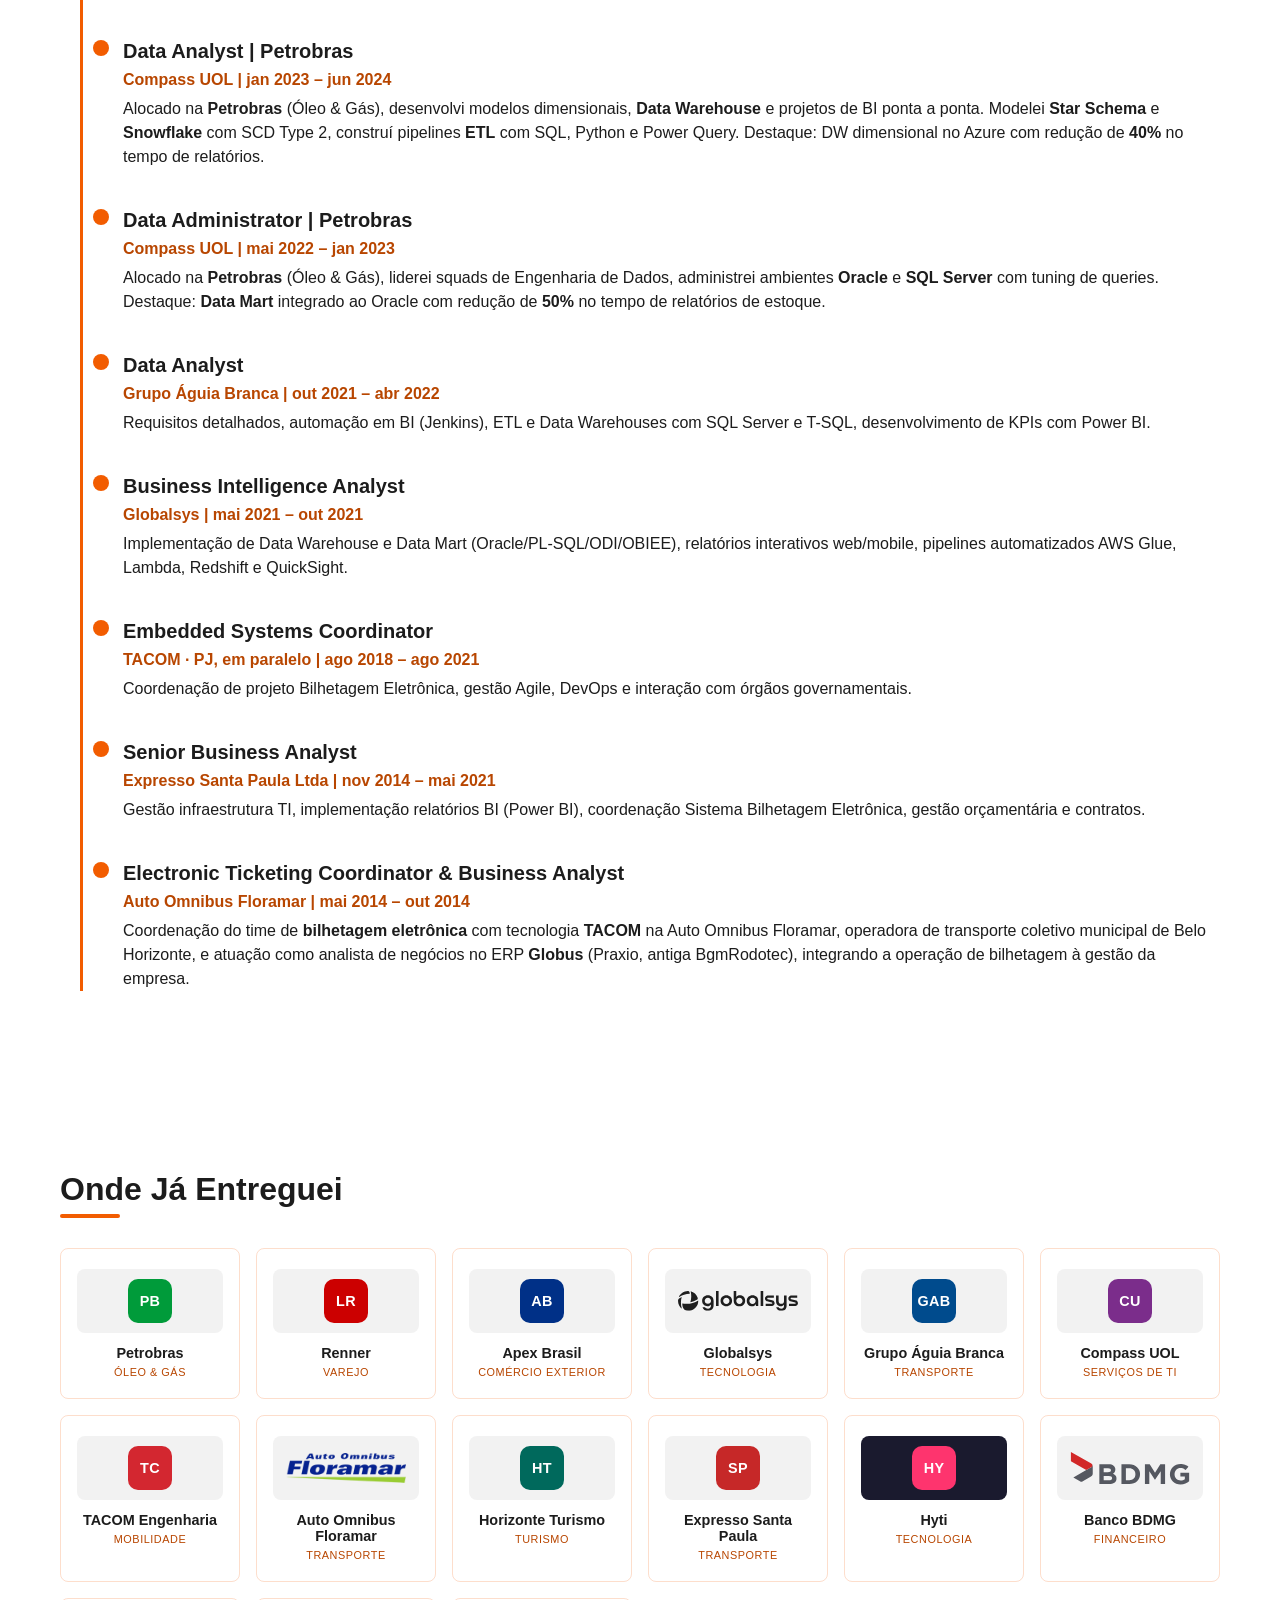
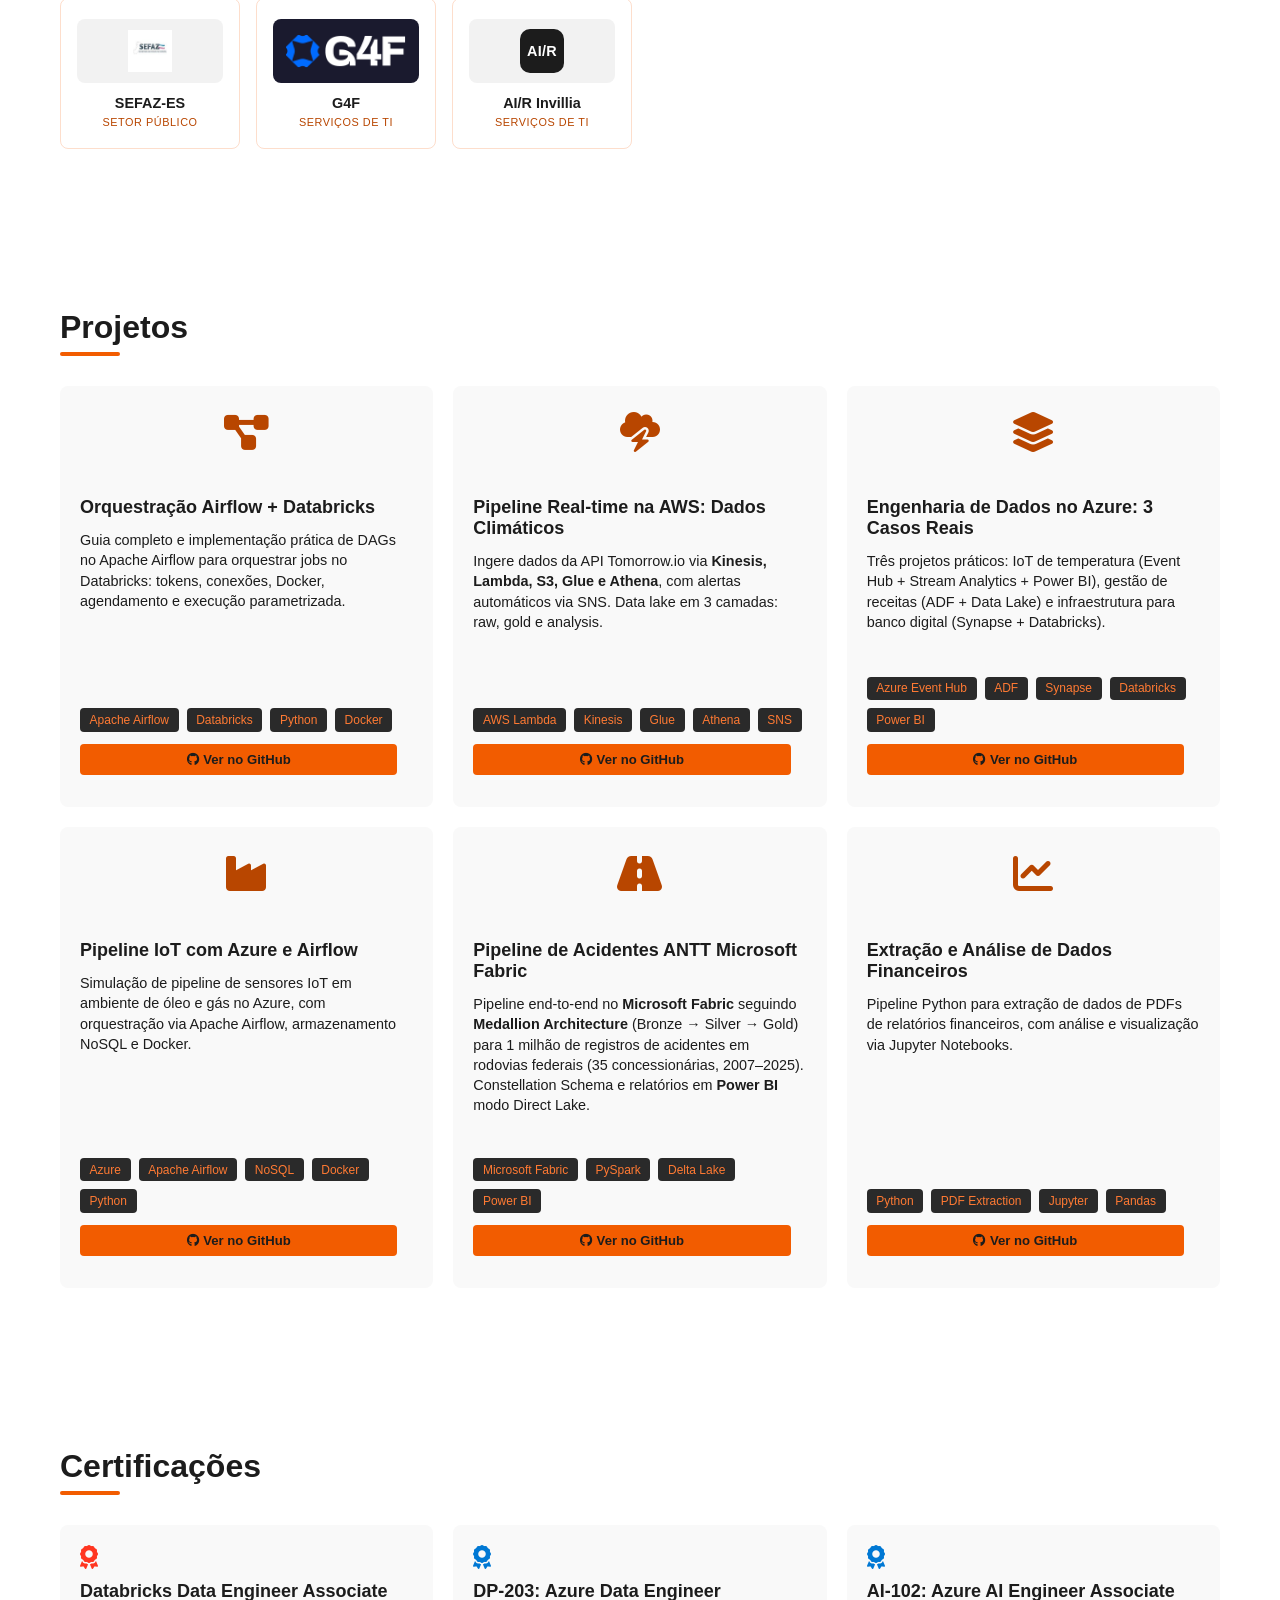
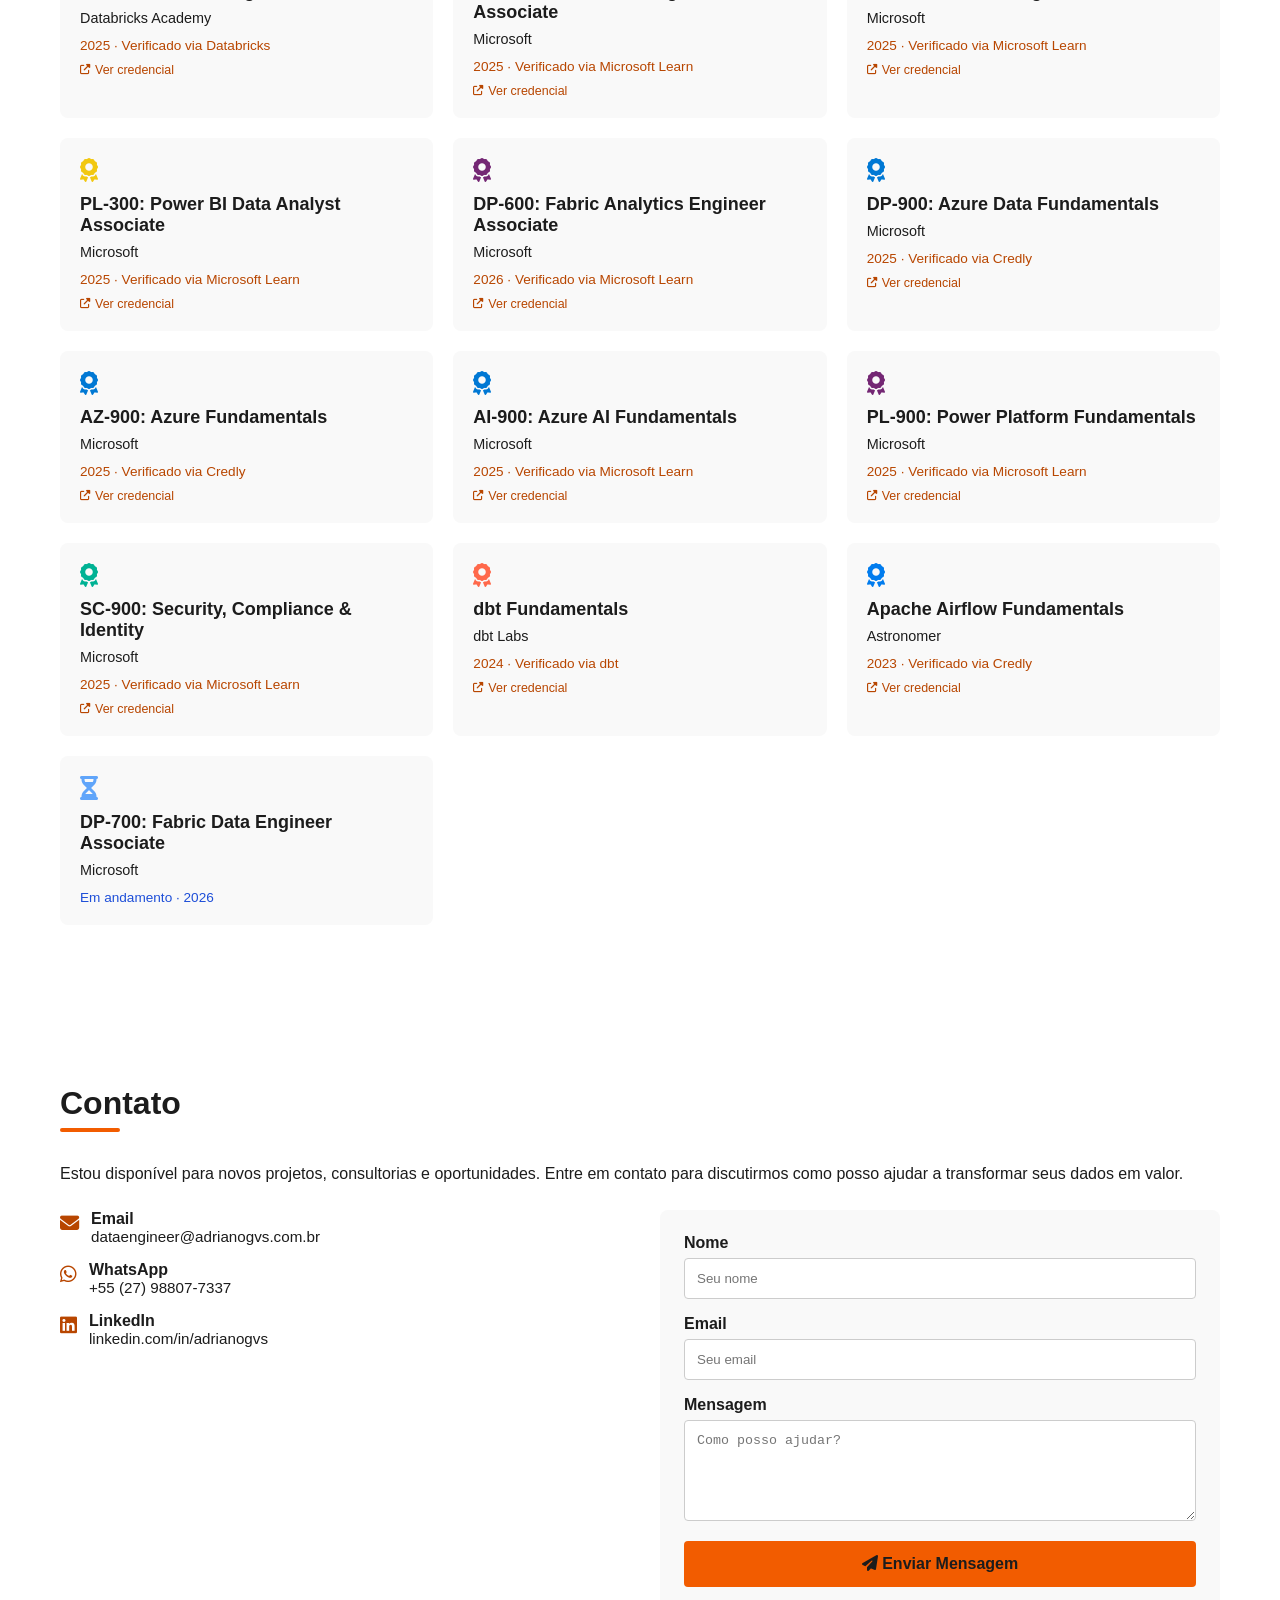
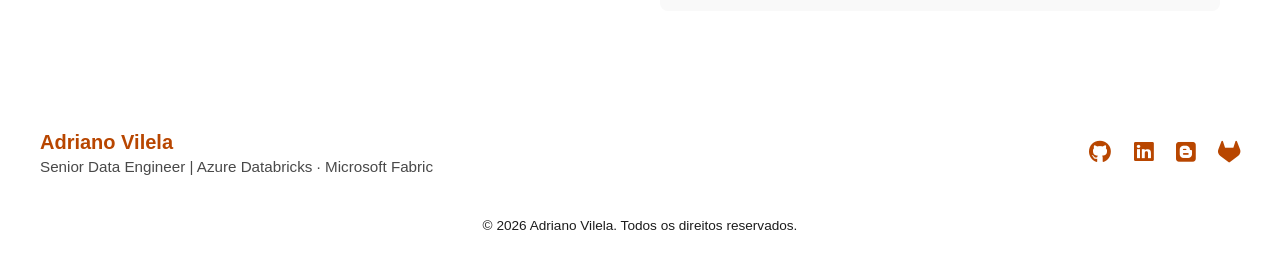
==== commit a35405cf: "fix(fase-2): contraste WCAG AA e card da AI/R Invillia - Laranja de texto por tema (--accent-text) e" ====
--- a/index.html
+++ b/index.html
@@ -663,6 +663,16 @@
             <div class="empresa-nome">G4F</div>
             <div class="empresa-setor" data-i18n="setor.serv_ti">Serviços de TI</div>
           </div>
+          <div class="empresa-card">
+            <div class="empresa-logo-wrap">
+              <img src="assets/images/empresas/air-invillia.svg"
+                   alt="AI/R Invillia" class="empresa-logo" loading="lazy"
+                   onerror="this.style.display='none';this.nextElementSibling.style.display='flex'">
+              <div class="empresa-initials" aria-hidden="true" style="display:none;background:#1c1c1c">AI/R</div>
+            </div>
+            <div class="empresa-nome">AI/R Invillia</div>
+            <div class="empresa-setor" data-i18n="setor.serv_ti">Serviços de TI</div>
+          </div>
         </div>
       </section>
       <!-- /EMPRESAS -->
--- a/css/styles.css
+++ b/css/styles.css
@@ -9,6 +9,7 @@
   --text-dark: #1c1c1c;
   --text-light: #f5f5f5;
   --accent: #f25c00;
+  --accent-text: #ff7a33;      /* laranja para texto no tema escuro (WCAG AA) */
   --card-bg-dark: #2a2a2a;     /* Leve contraste com o fundo fosco */
   --card-bg-light: #f9f9f9;
   --container-max: 1200px;
@@ -35,6 +36,7 @@
 }
 
 body.light {
+  --accent-text: #b84600;      /* laranja para texto no tema claro (WCAG AA) */
   background-color: var(--bg-light);
   color: var(--text-dark);
 }
@@ -77,11 +79,11 @@
   font-size: 1.2rem;
   font-weight: bold;
   cursor: pointer;
-  color: var(--accent); /* Aplica laranja em ambos os temas */
+  color: var(--accent-text); /* Aplica laranja em ambos os temas */
 }
 
 body.light .logo {
-  color: var(--accent);
+  color: var(--accent-text);
 }
 
 .theme-btn {
@@ -119,7 +121,7 @@
 }
 
 nav a:hover {
-  color: var(--accent);
+  color: var(--accent-text);
 }
 
 /* ============================
@@ -194,7 +196,7 @@
 }
 
 #inicio h1 span {
-  color: var(--accent);
+  color: var(--accent-text);
 }
 
 #inicio p {
@@ -213,7 +215,7 @@
 
 #inicio .hero-stack {
   font-size: clamp(0.75rem, 1.5vw, 0.85rem);
-  color: var(--accent);
+  color: var(--accent-text);
   letter-spacing: 0.03em;
   margin-bottom: 1.5rem;
   opacity: 0.9;
@@ -245,7 +247,7 @@
   height: 48px;
   line-height: 48px;
   background: var(--accent);
-  color: #fff;
+  color: #1c1c1c;
   text-decoration: none;
   font-weight: 600;
   text-align: center;
@@ -318,7 +320,7 @@
 
 .info-item i {
   font-size: 1.2rem;
-  color: var(--accent);
+  color: var(--accent-text);
   margin-right: 12px;
   margin-top: 4px;
 }
@@ -381,7 +383,7 @@
   padding: 14px;
   background: var(--accent);
   border: none;
-  color: #fff;
+  color: #1c1c1c;
   font-size: 1rem;
   font-weight: 600;
   border-radius: 4px;
@@ -605,7 +607,7 @@
   font-size: 0.85rem;
   font-weight: 600;
   color: var(--text-light);
-  opacity: 0.45;
+  opacity: 0.7;
   cursor: pointer;
   transition: opacity 0.2s, border-color 0.2s, color 0.2s;
   letter-spacing: 0.03em;
@@ -621,7 +623,7 @@
 
 .itab-btn.active {
   opacity: 1;
-  color: var(--accent);
+  color: var(--accent-text);
   border-bottom-color: var(--accent);
 }
 
@@ -668,7 +670,7 @@
   font-weight: 700;
   letter-spacing: 0.12em;
   text-transform: uppercase;
-  color: var(--accent);
+  color: var(--accent-text);
   margin-bottom: 16px;
 }
 
@@ -693,11 +695,15 @@
 
 .itab-list li span {
   font-size: 0.8rem;
-  opacity: 0.6;
+  opacity: 0.8;
+}
+
+.itab-list li span:has(a) {
+  opacity: 1;
 }
 
 .itab-list li a {
-  color: var(--accent);
+  color: var(--accent-text);
   text-decoration: none;
   opacity: 1;
 }
@@ -708,7 +714,7 @@
 
 .itab-tags {
   font-size: 0.72rem !important;
-  opacity: 0.5 !important;
+  opacity: 0.8 !important;
   font-style: italic;
 }
 
@@ -755,7 +761,7 @@
 
 .itab-interest-item i {
   font-size: 1.1rem;
-  color: var(--accent);
+  color: var(--accent-text);
   margin-top: 2px;
   flex-shrink: 0;
 }
@@ -814,7 +820,7 @@
   padding: 3px 5px;
   border-radius: 4px;
   color: var(--text-light);
-  opacity: 0.5;
+  opacity: 0.75;
   transition: opacity 0.15s, color 0.15s;
   line-height: 1;
 }
@@ -828,7 +834,7 @@
 }
 
 .lang-btn.active {
-  color: var(--accent);
+  color: var(--accent-text);
   opacity: 1;
 }
 
@@ -941,7 +947,7 @@
 
 #habilidades .cards .card i {
   font-size: 1.8rem;
-  color: var(--accent);
+  color: var(--accent-text);
 }
 
 #habilidades .cards .card h3 {
@@ -1018,7 +1024,7 @@
 
 /* Nome da empresa e período sempre em laranja */
 .timeline-content .empresa {
-  color: var(--accent) !important;
+  color: var(--accent-text) !important;
   font-weight: 500;
 }
 
@@ -1038,7 +1044,7 @@
 /* Empresa/período sempre laranja e negrito */
 body:not(.light) .timeline-content .empresa,
 body.light .timeline-content .empresa {
-  color: var(--accent) !important;
+  color: var(--accent-text) !important;
   font-weight: bold !important;
 }
 
@@ -1091,7 +1097,7 @@
 
 #projetos .card-top i {
   font-size: 2.5rem;
-  color: var(--accent);
+  color: var(--accent-text);
 }
 
 /* Corpo do card: fundo escuro / claro conforme tema */
@@ -1146,7 +1152,7 @@
 #projetos .tags span {
   display: inline-block;
   background-color: var(--card-bg-light);
-  color: var(--accent);
+  color: #b84600; /* fundo claro no tema escuro */
   font-size: 0.75rem;
   padding: 0.3rem 0.6rem;
   border-radius: 4px;
@@ -1155,7 +1161,7 @@
 
 body.light #projetos .tags span {
   background-color: var(--card-bg-dark);
-  /* mantém o texto laranja em ambos os temas */
+  color: #ff7a33; /* fundo escuro no tema claro */
 }
 
 /* ============================
@@ -1233,7 +1239,7 @@
 
 /* Ícone no canto superior-left do card de certificação */
 #certificacoes .card-icon i {
-  color: var(--accent);
+  color: var(--accent-text);
   font-size: 1.5rem;
   margin-bottom: 12px;
 }
@@ -1263,7 +1269,7 @@
 /* Ano da certificação */
 #certificacoes .card .year {
   font-size: 0.85rem;
-  color: var(--accent);
+  color: var(--accent-text);
   font-weight: 500;
 }
 
@@ -1272,6 +1278,10 @@
    ================================ */
 .cert-in-progress {
   color: #60a5fa !important;
+}
+
+body.light .cert-in-progress {
+  color: #1d4ed8 !important;
 }
 
 /* ================================
@@ -1282,10 +1292,10 @@
   align-items: center;
   gap: 5px;
   font-size: 0.78rem;
-  color: var(--accent);
+  color: var(--accent-text);
   text-decoration: none;
   margin-top: 10px;
-  opacity: 0.7;
+  opacity: 1;
   transition: opacity 0.2s;
 }
 
@@ -1356,11 +1366,11 @@
   margin: 0;
   font-size: 1.25rem;
   font-weight: bold;
-  color: var(--accent); /* mantêm o nome em laranja */
+  color: var(--accent-text); /* mantêm o nome em laranja */
 }
 
 body.light .footer-info h4 {
-  color: var(--accent);
+  color: var(--accent-text);
 }
 
 .footer-info span {
@@ -1383,7 +1393,7 @@
 }
 
 .footer-socials a:hover {
-  color: var(--accent);
+  color: var(--accent-text);
 }
 
 body.light .footer-socials a {
@@ -1391,7 +1401,7 @@
 }
 
 body.light .footer-socials a:hover {
-  color: var(--accent);
+  color: var(--accent-text);
 }
 
 
@@ -1431,7 +1441,7 @@
 .footer-socials a {
   margin-left: 16px;
   font-size: 1.4rem;
-  color: var(--accent);
+  color: var(--accent-text);
   text-decoration: none;
   transition: color 0.2s;
 }
@@ -1448,7 +1458,7 @@
 
 /* No tema claro, mantém laranja por padrão */
 body.light .footer-socials a {
-  color: var(--accent);
+  color: var(--accent-text);
 }
 
 /* Hover no tema claro: ícone fica preto */
@@ -1474,13 +1484,13 @@
 .hstat-n {
   font-size: 1.5rem;
   font-weight: 700;
-  color: var(--accent);
+  color: var(--accent-text);
   line-height: 1;
 }
 
 .hstat-l {
   font-size: 0.68rem;
-  opacity: 0.5;
+  opacity: 0.8;
   text-transform: uppercase;
   letter-spacing: 0.06em;
   margin-top: 4px;
@@ -1604,7 +1614,7 @@
 
 .empresa-setor {
   font-size: 0.68rem;
-  color: var(--accent);
+  color: var(--accent-text);
   margin-top: 5px;
   text-transform: uppercase;
   letter-spacing: 0.05em;
@@ -1621,7 +1631,7 @@
   line-height: normal !important;
   padding: 8px 14px;
   background: var(--accent);
-  color: #fff;
+  color: #1c1c1c;
   text-decoration: none;
   font-weight: 600;
   font-size: 0.82rem;
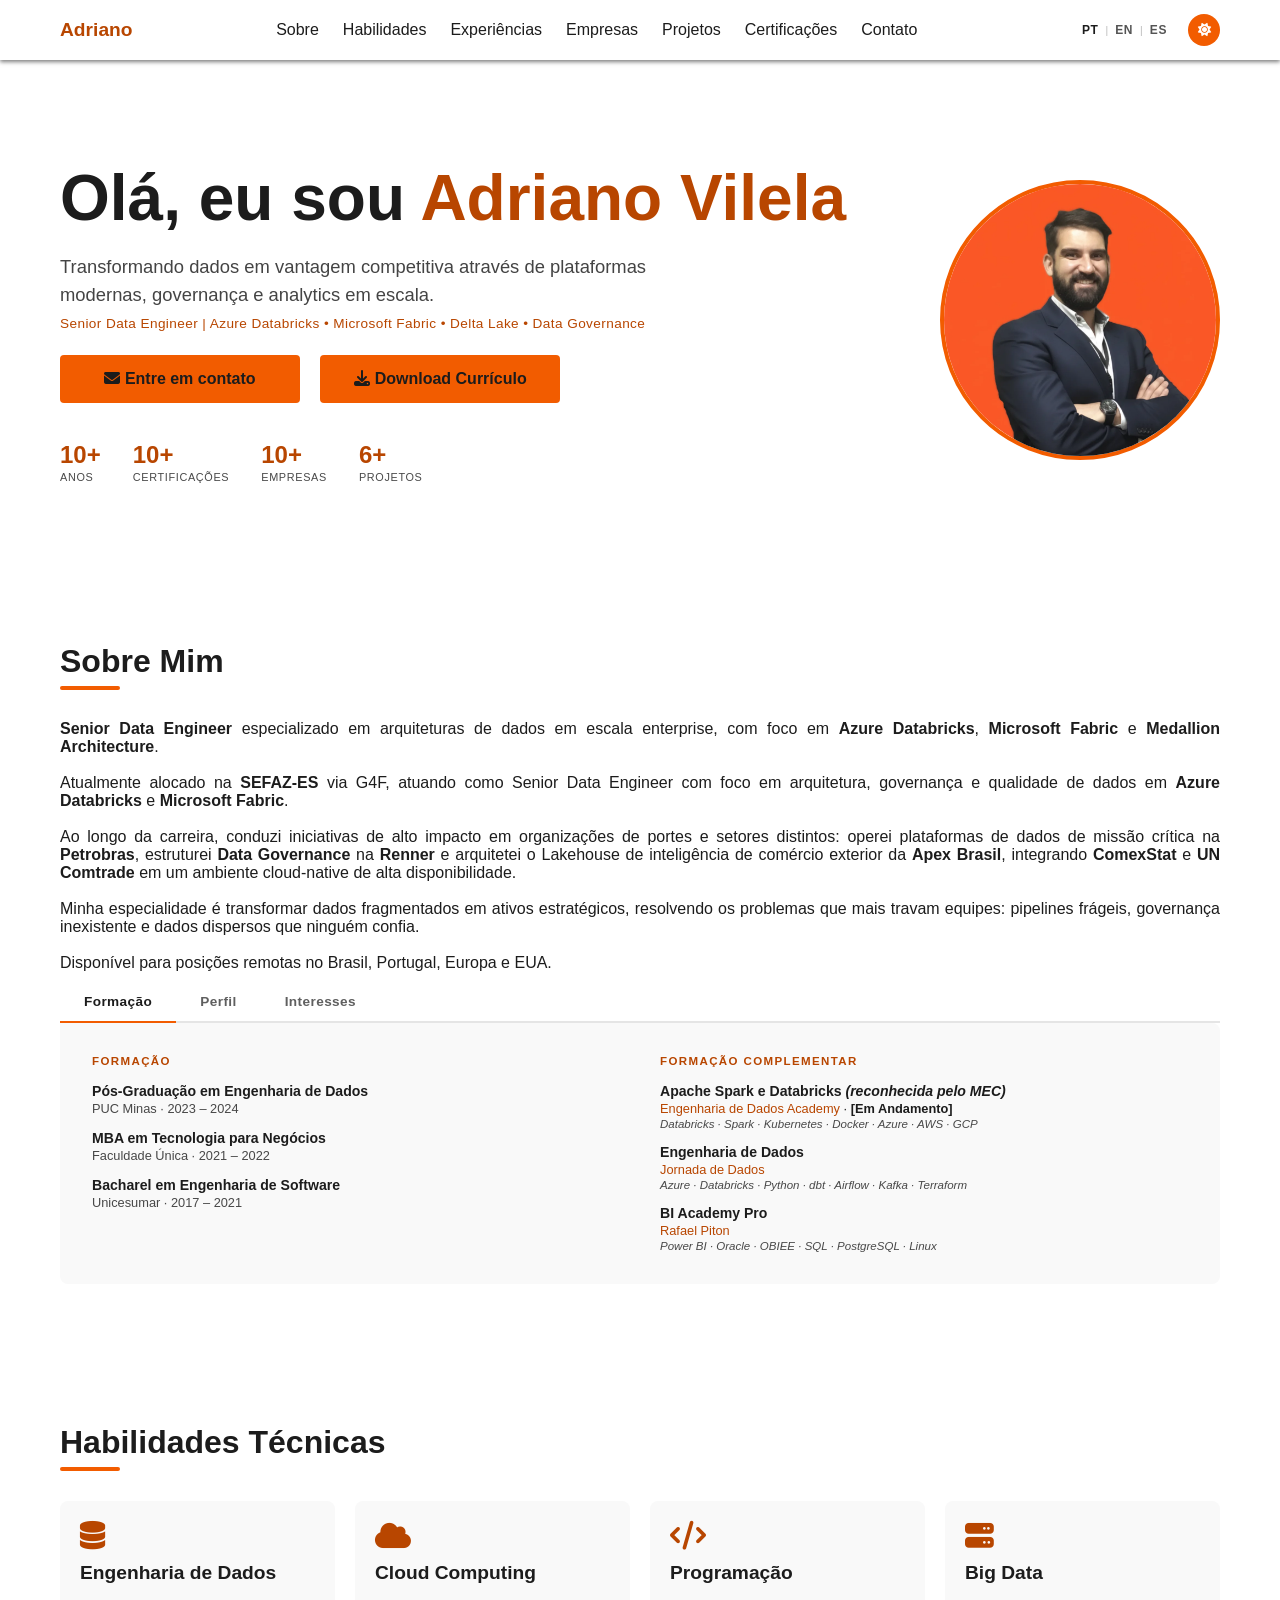
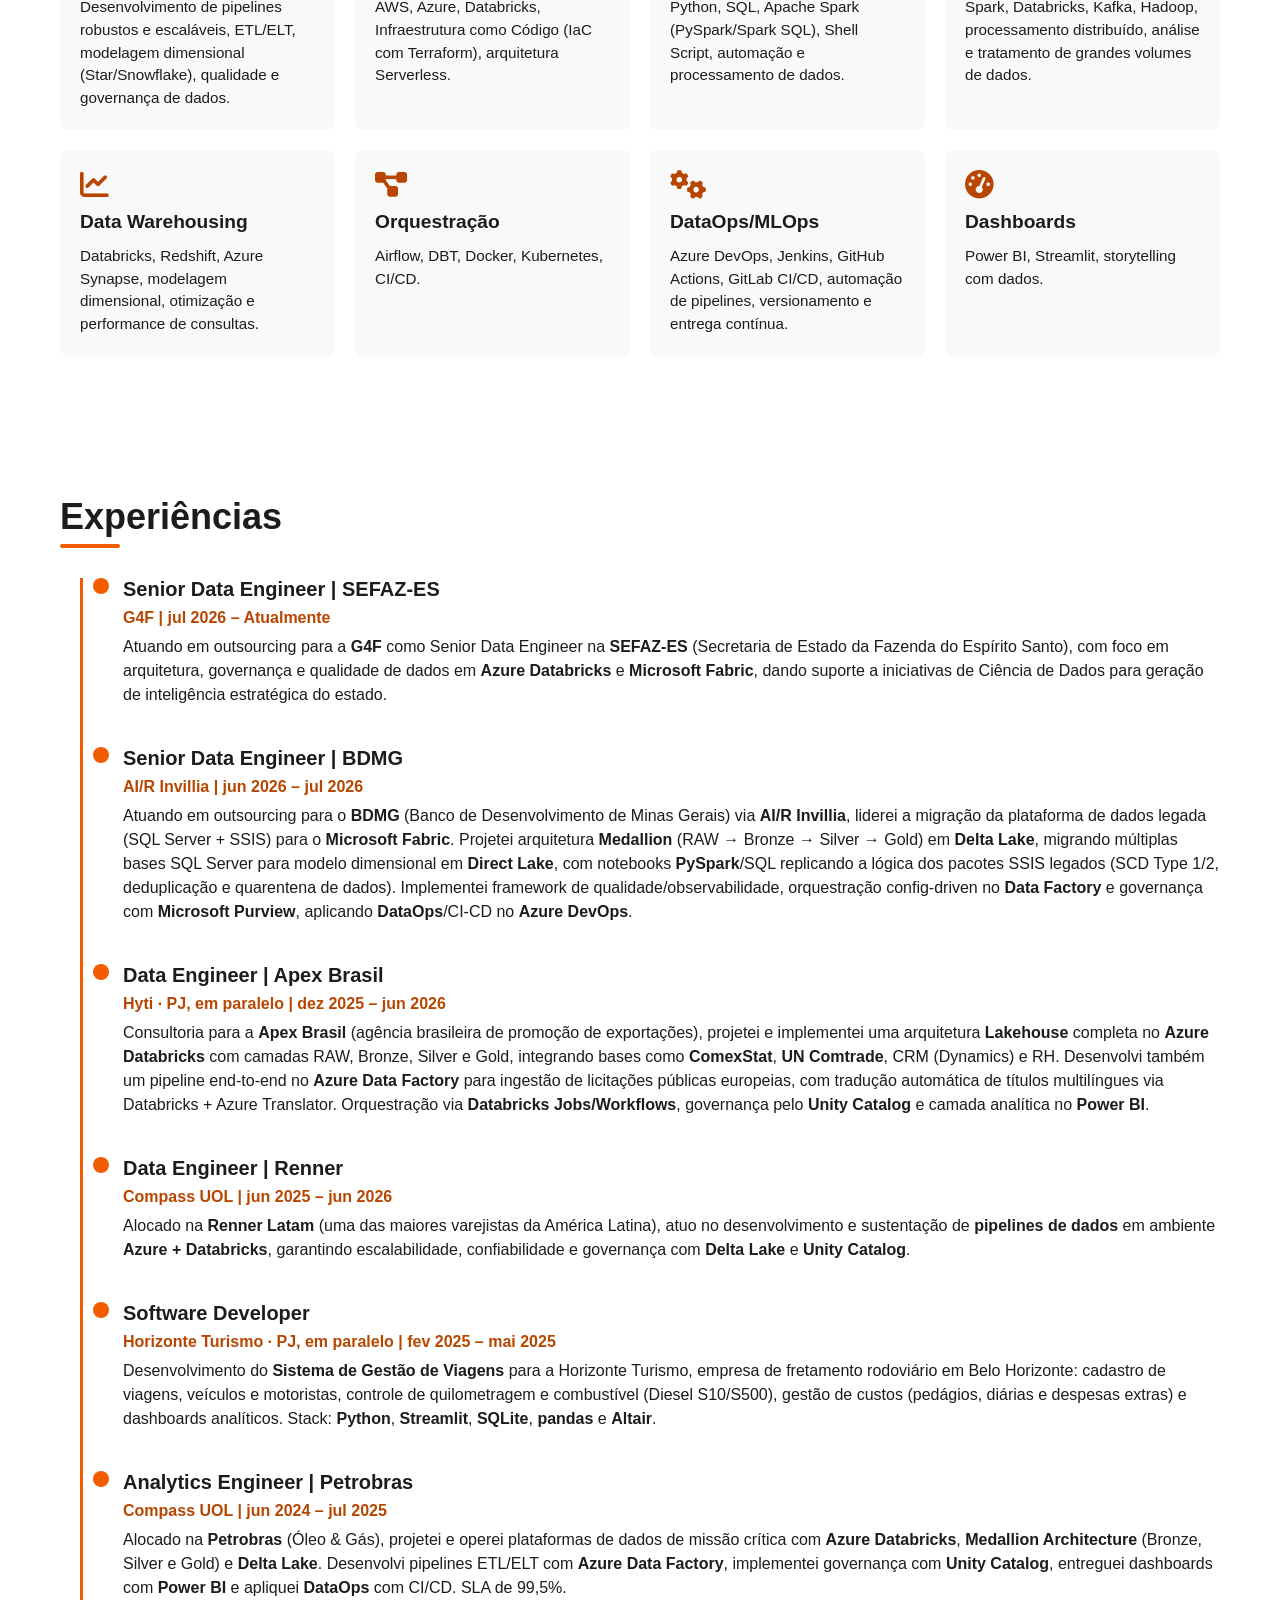
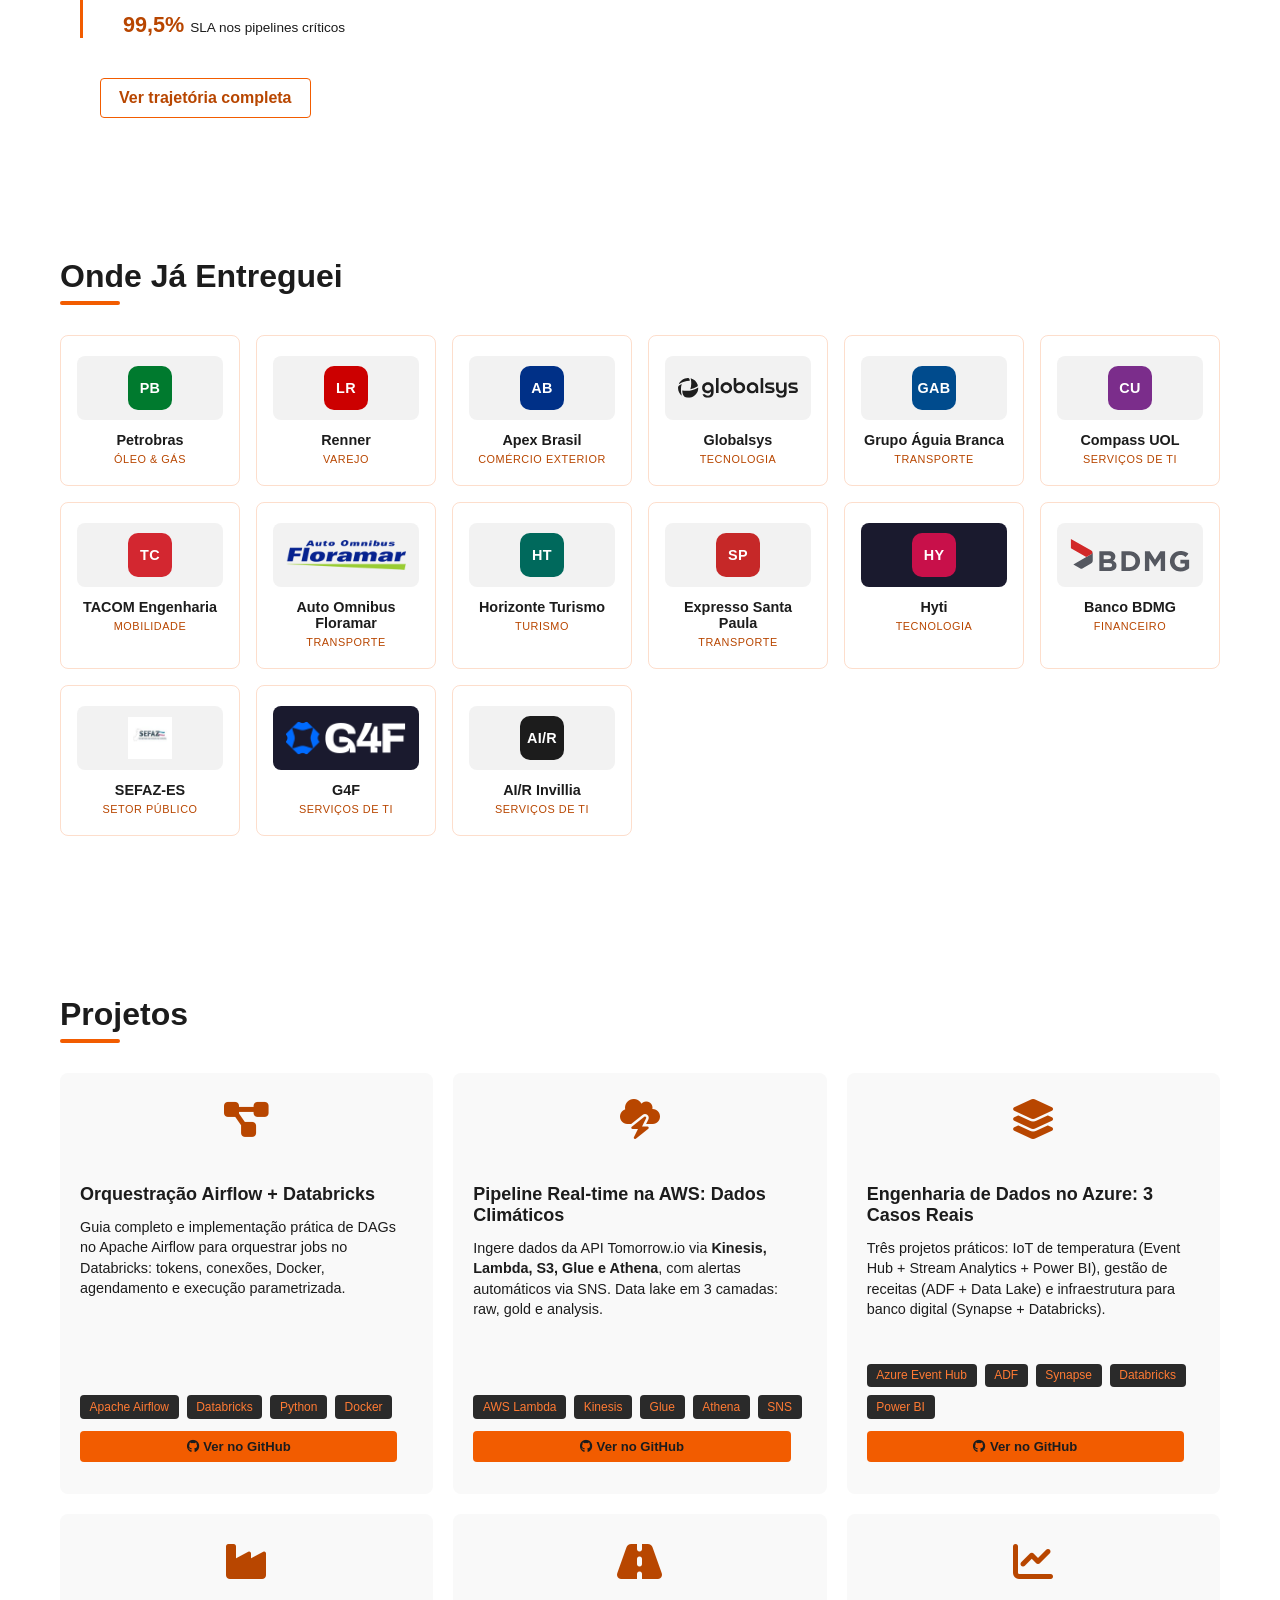
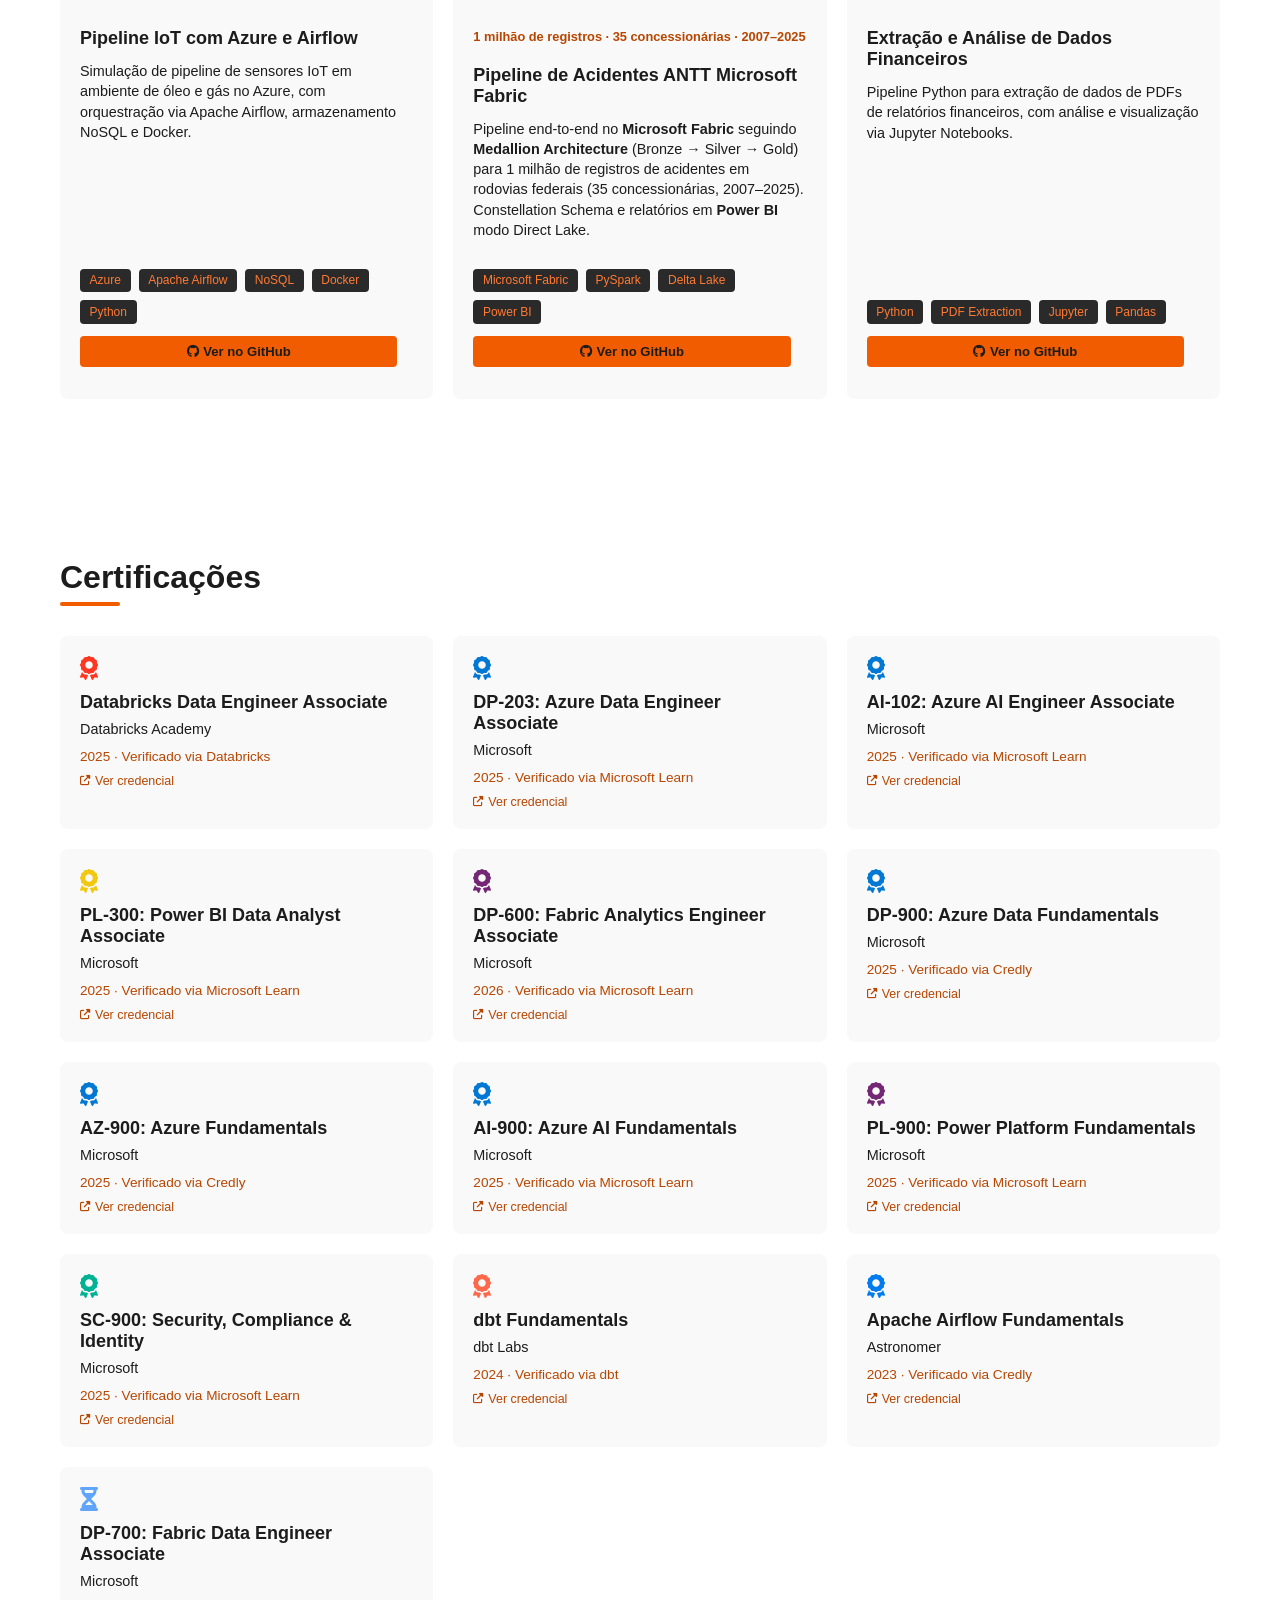
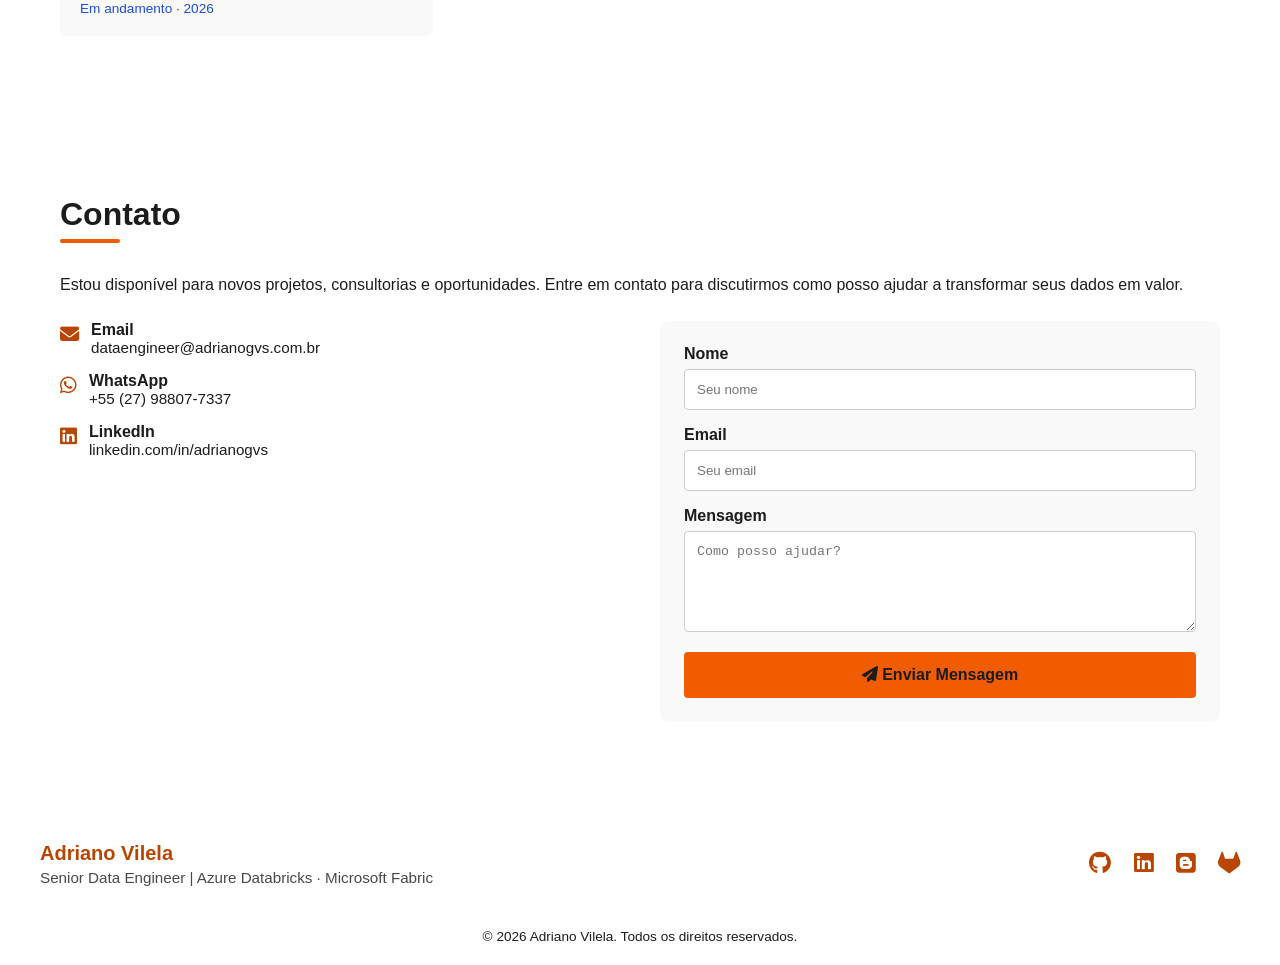
==== commit aaf0ae95: "feat(fase-3): conteúdo e UX - Experiências: 6 visíveis + botão 'Ver trajetória completa' (acessível," ====
--- a/index.html
+++ b/index.html
@@ -170,7 +170,7 @@
       <div class="info-tabs-wrap">
         <div class="info-tabs-nav">
           <button class="itab-btn active" data-tab="formacao" data-i18n="card.formacao">Formação</button>
-          <button class="itab-btn" data-tab="habilidades" data-i18n="card.soft">Habilidades</button>
+          <button class="itab-btn" data-tab="habilidades" data-i18n="card.profile">Perfil</button>
           <button class="itab-btn" data-tab="interesses" data-i18n="card.interesses">Interesses</button>
         </div>
 
@@ -222,22 +222,16 @@
           <!-- Aba: Habilidades -->
           <div class="itab-panel" id="itab-habilidades">
             <div class="itab-cols">
+              <!--
+                CONQUISTAS: substitua este comentário por 2–3 conquistas concretas.
+                Exemplo de estrutura (crie as chaves card.achv.* nas 3 línguas em js/i18n.js):
               <div class="itab-col">
-                <h4 data-i18n="card.soft">Habilidades Comportamentais</h4>
-                <ul class="itab-list itab-list--pills" data-i18n-html="card.soft.text">
-                  <li>Comunicação eficaz</li>
-                  <li>Trabalho em equipe</li>
-                  <li>Empatia</li>
-                  <li>Resiliência</li>
-                  <li>Pensamento crítico</li>
-                  <li>Proatividade</li>
-                  <li>Gestão do tempo</li>
-                  <li>Flexibilidade</li>
-                  <li>Inteligência emocional</li>
-                  <li>Liderança</li>
-                  <li>Adaptabilidade</li>
+                <h4 data-i18n="card.achv">Conquistas</h4>
+                <ul class="itab-list">
+                  <li><strong>Resultado mensurável</strong><span>Contexto curto: onde, como e impacto</span></li>
                 </ul>
               </div>
+              -->
               <div class="itab-col">
                 <h4 data-i18n="card.local">Localização</h4>
                 <ul class="itab-list">
@@ -429,9 +423,13 @@
               <p data-i18n-html="exp.petro_ae.desc">
                 Alocado na <strong>Petrobras</strong> (Óleo &amp; Gás), projetei e operei plataformas de dados de missão crítica com <strong>Azure Databricks</strong>, <strong>Medallion Architecture</strong> (Bronze, Silver e Gold) e <strong>Delta Lake</strong>. Desenvolvi pipelines ETL/ELT com <strong>Azure Data Factory</strong>, implementei governança com <strong>Unity Catalog</strong>, entreguei dashboards com <strong>Power BI</strong> e apliquei práticas de <strong>DataOps</strong> com CI/CD. SLA de 99,5% nos pipelines críticos.
               </p>
-            </div>
-          </div>
-
+              <ul class="exp-metrics">
+                <li><strong data-i18n="metric.sla.v">99,5%</strong> <span data-i18n="metric.sla">SLA nos pipelines críticos</span></li>
+              </ul>
+            </div>
+          </div>
+
+          <div class="timeline-more" id="exp-mais" hidden>
           <div class="timeline-item">
             <div class="timeline-dot"></div>
             <div class="timeline-content">
@@ -440,6 +438,10 @@
               <p data-i18n-html="exp.petro_da.desc">
                 Alocado na <strong>Petrobras</strong> (Óleo &amp; Gás), atuei no desenvolvimento de modelos dimensionais, <strong>Data Warehouse</strong> e projetos de BI ponta a ponta. Modelei esquemas <strong>Star Schema</strong> e <strong>Snowflake</strong> com SCD Type 2, construí pipelines <strong>ETL</strong> com SQL, Python e Power Query, e entreguei dashboards no <strong>Power BI</strong> que suportaram KPIs críticos da operação. Automatizei processos com <strong>Power Automate</strong>, liberando 25% do tempo em atividades manuais. Destaque: implantação de DW dimensional no Azure que reduziu em <strong>40%</strong> o tempo de geração de relatórios estratégicos.
               </p>
+              <ul class="exp-metrics">
+                <li><strong>−40%</strong> <span data-i18n="metric.rel_estrat">tempo de relatórios estratégicos</span></li>
+                <li><strong>25%</strong> <span data-i18n="metric.tempo_lib">do tempo liberado de tarefas manuais</span></li>
+              </ul>
             </div>
           </div>
 
@@ -451,6 +453,9 @@
               <p data-i18n-html="exp.petro_ad.desc">
                 Alocado na <strong>Petrobras</strong> (Óleo &amp; Gás), liderei squads de Engenharia de Dados, projetei esquemas <strong>Star Schema</strong> e <strong>Snowflake</strong> com SCD e versionamento de metadados, e administrei ambientes <strong>Oracle</strong> e <strong>SQL Server</strong> com tuning de queries. Implementei políticas de governança, segurança e auditoria de dados. Destaque: criação de <strong>Data Mart</strong> integrado ao Oracle que reduziu em <strong>50%</strong> o tempo de geração de relatórios de estoque.
               </p>
+              <ul class="exp-metrics">
+                <li><strong>−50%</strong> <span data-i18n="metric.rel_estoque">tempo de relatórios de estoque</span></li>
+              </ul>
             </div>
           </div>
 
@@ -515,7 +520,11 @@
               </p>
             </div>
           </div>
+          </div>
         </div>
+        <button type="button" class="exp-toggle" aria-expanded="false" aria-controls="exp-mais">
+          <span data-i18n="exp.more">Ver trajetória completa</span>
+        </button>
       </section>
       <!-- /EXPERIÊNCIAS -->
 
@@ -528,7 +537,7 @@
               <img src="assets/images/empresas/petrobras.png"
                    alt="Petrobras" class="empresa-logo" loading="lazy"
                    onerror="this.style.display='none';this.nextElementSibling.style.display='flex'">
-              <div class="empresa-initials" aria-hidden="true" style="display:none;background:#009B3A">PB</div>
+              <div class="empresa-initials" aria-hidden="true" style="display:none;background:#007A2E">PB</div>
             </div>
             <div class="empresa-nome">Petrobras</div>
             <div class="empresa-setor" data-i18n="setor.oleo">Óleo &amp; Gás</div>
@@ -628,7 +637,7 @@
               <img src="assets/images/empresas/hyti.svg"
                    alt="Hyti" class="empresa-logo" loading="lazy"
                    onerror="this.style.display='none';this.nextElementSibling.style.display='flex'">
-              <div class="empresa-initials" aria-hidden="true" style="display:none;background:#FE346E">HY</div>
+              <div class="empresa-initials" aria-hidden="true" style="display:none;background:#C8104A">HY</div>
             </div>
             <div class="empresa-nome">Hyti</div>
             <div class="empresa-setor" data-i18n="setor.ti">Tecnologia</div>
@@ -684,9 +693,11 @@
           <!-- Card 1 — airflow-databricks-orchestration -->
           <div class="card">
             <div class="card-top">
+              <!-- Imagem opcional: <img class="card-media" src="assets/images/projetos/NOME.png" alt="Diagrama de arquitetura do projeto" loading="lazy" /> (substitui o ícone) -->
               <i class="fas fa-project-diagram"></i>
             </div>
             <div class="card-bottom">
+              <!-- Resultado opcional: <p class="card-result" data-i18n="proj.CHAVE.result">Métrica real do projeto</p> -->
               <h3 data-i18n="proj.airflow.h3">Orquestração Airflow + Databricks</h3>
               <p data-i18n="proj.airflow.desc">
                 Guia completo e implementação prática de DAGs no Apache Airflow para orquestrar jobs no Databricks: tokens, conexões, Docker, agendamento e execução parametrizada.
@@ -706,9 +717,11 @@
           <!-- Card 2 — aws-weather-realtime-etl -->
           <div class="card">
             <div class="card-top">
+              <!-- Imagem opcional: <img class="card-media" src="assets/images/projetos/NOME.png" alt="Diagrama de arquitetura do projeto" loading="lazy" /> (substitui o ícone) -->
               <i class="fas fa-cloud-bolt"></i>
             </div>
             <div class="card-bottom">
+              <!-- Resultado opcional: <p class="card-result" data-i18n="proj.CHAVE.result">Métrica real do projeto</p> -->
               <h3 data-i18n="proj.aws.h3">Pipeline Real-time na AWS: Dados Climáticos</h3>
               <p data-i18n-html="proj.aws.desc">
                 Ingere dados da API Tomorrow.io via <strong>Kinesis, Lambda, S3, Glue e Athena</strong>, com alertas automáticos por SMS/email via SNS quando condições críticas são detectadas. Data lake em 3 camadas: raw, gold e analysis.
@@ -729,9 +742,11 @@
           <!-- Card 3 — 002_Engenharia_de_Dados_Azure -->
           <div class="card">
             <div class="card-top">
+              <!-- Imagem opcional: <img class="card-media" src="assets/images/projetos/NOME.png" alt="Diagrama de arquitetura do projeto" loading="lazy" /> (substitui o ícone) -->
               <i class="fas fa-layer-group"></i>
             </div>
             <div class="card-bottom">
+              <!-- Resultado opcional: <p class="card-result" data-i18n="proj.CHAVE.result">Métrica real do projeto</p> -->
               <h3 data-i18n="proj.azure.h3">Engenharia de Dados no Azure: 3 Casos Reais</h3>
               <p data-i18n="proj.azure.desc">
                 Três projetos práticos: IoT de temperatura para logística frigorífica (Event Hub + Stream Analytics + Power BI), gestão de receitas para plataforma de cursos (ADF + Data Lake) e infraestrutura para banco digital (Synapse + Databricks).
@@ -752,9 +767,11 @@
           <!-- Card 4 — projeto-nosql-iot-azure -->
           <div class="card">
             <div class="card-top">
+              <!-- Imagem opcional: <img class="card-media" src="assets/images/projetos/NOME.png" alt="Diagrama de arquitetura do projeto" loading="lazy" /> (substitui o ícone) -->
               <i class="fas fa-industry"></i>
             </div>
             <div class="card-bottom">
+              <!-- Resultado opcional: <p class="card-result" data-i18n="proj.CHAVE.result">Métrica real do projeto</p> -->
               <h3 data-i18n="proj.iot.h3">Pipeline IoT com Azure e Airflow</h3>
               <p data-i18n="proj.iot.desc">
                 Simulação de pipeline de dados de sensores IoT em ambiente crítico de óleo e gás no Azure, com orquestração via Apache Airflow, armazenamento NoSQL e containerização Docker.
@@ -775,9 +792,11 @@
           <!-- Card 5 — projeto_fabric_antt -->
           <div class="card">
             <div class="card-top">
+              <!-- Imagem opcional: <img class="card-media" src="assets/images/projetos/NOME.png" alt="Diagrama de arquitetura do projeto" loading="lazy" /> (substitui o ícone) -->
               <i class="fas fa-road"></i>
             </div>
             <div class="card-bottom">
+              <p class="card-result" data-i18n="proj.petro.result">1 milhão de registros · 35 concessionárias · 2007–2025</p>
               <h3 data-i18n="proj.petro.h3">Pipeline de Acidentes ANTT Microsoft Fabric</h3>
               <p data-i18n-html="proj.petro.desc">
                 Pipeline end-to-end no <strong>Microsoft Fabric</strong> seguindo <strong>Medallion Architecture</strong> (Bronze → Silver → Gold) para 1 milhão de registros de acidentes em rodovias federais (35 concessionárias, 2007–2025). Constellation Schema e relatórios em <strong>Power BI</strong> modo Direct Lake.
@@ -797,9 +816,11 @@
           <!-- Card 6 — 007_CM_Capital -->
           <div class="card">
             <div class="card-top">
+              <!-- Imagem opcional: <img class="card-media" src="assets/images/projetos/NOME.png" alt="Diagrama de arquitetura do projeto" loading="lazy" /> (substitui o ícone) -->
               <i class="fas fa-chart-line"></i>
             </div>
             <div class="card-bottom">
+              <!-- Resultado opcional: <p class="card-result" data-i18n="proj.CHAVE.result">Métrica real do projeto</p> -->
               <h3 data-i18n="proj.financial.h3">Extração e Análise de Dados Financeiros</h3>
               <p data-i18n="proj.financial.desc">
                 Pipeline Python para extração de dados estruturados de PDFs de relatórios de mercado financeiro, com análise e visualização via Jupyter Notebooks.
--- a/css/styles.css
+++ b/css/styles.css
@@ -1689,3 +1689,63 @@
   }
   #cursor-glow { display: none; }
 }
+
+/* ================================
+   FASE 3 — EXPERIÊNCIAS E PROJETOS
+   ================================ */
+.exp-metrics {
+  list-style: none;
+  display: flex;
+  flex-wrap: wrap;
+  gap: 8px 20px;
+  margin-top: 12px;
+}
+
+.exp-metrics li {
+  display: flex;
+  align-items: baseline;
+  gap: 6px;
+  font-size: 0.85rem;
+}
+
+.exp-metrics strong {
+  font-size: 1.35rem;
+  color: var(--accent-text);
+  font-variant-numeric: tabular-nums;
+}
+
+.exp-toggle {
+  display: block;
+  margin: 8px 0 0 40px;
+  background: none;
+  border: 1px solid var(--accent);
+  color: var(--accent-text);
+  font: inherit;
+  font-weight: 600;
+  padding: 10px 18px;
+  border-radius: 4px;
+  cursor: pointer;
+}
+
+.exp-toggle:hover {
+  background: var(--accent);
+  color: #1c1c1c;
+}
+
+#projetos .card-top .card-media {
+  width: 100%;
+  height: 100%;
+  object-fit: cover;
+}
+
+#projetos .card-top:has(.card-media) i {
+  display: none;
+}
+
+#projetos .card-bottom p.card-result,
+body.light #projetos .card-bottom p.card-result {
+  font-size: 0.8rem;
+  font-weight: 600;
+  color: var(--accent-text);
+  margin-bottom: 6px;
+}
